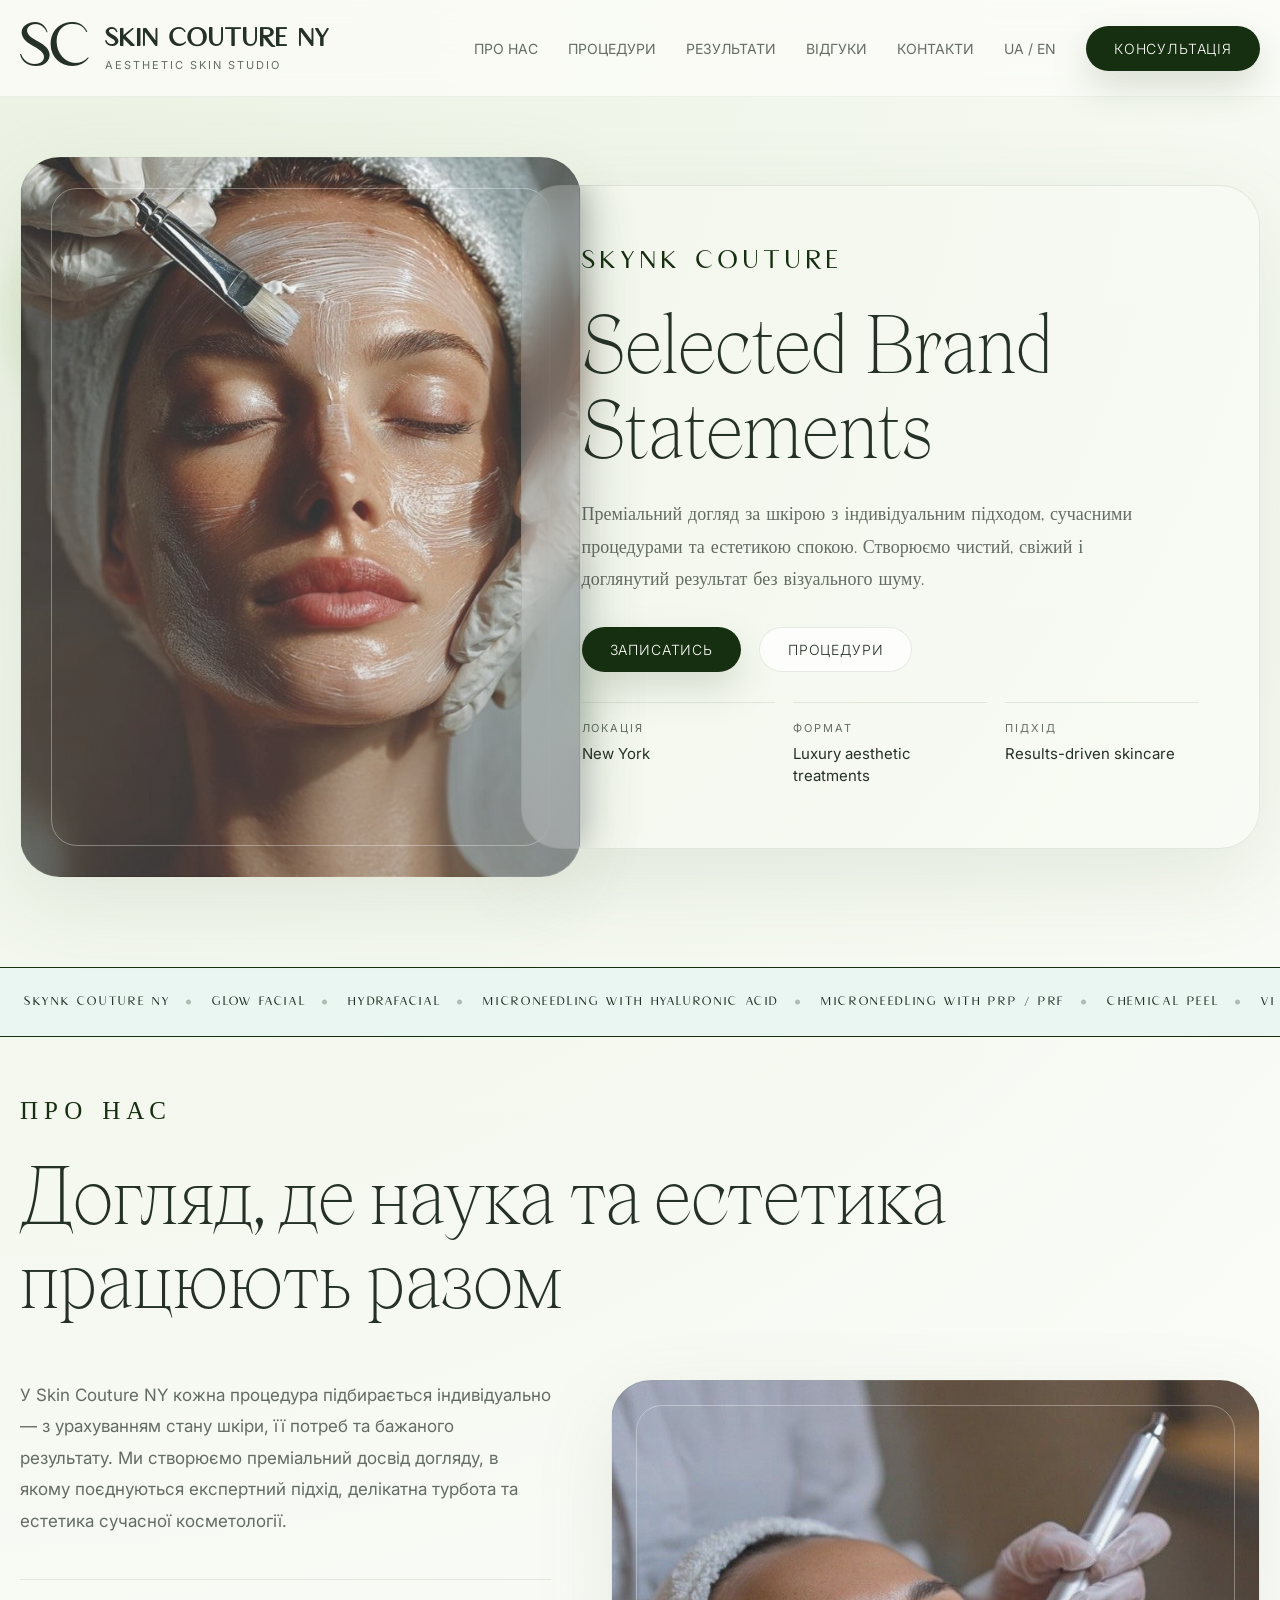
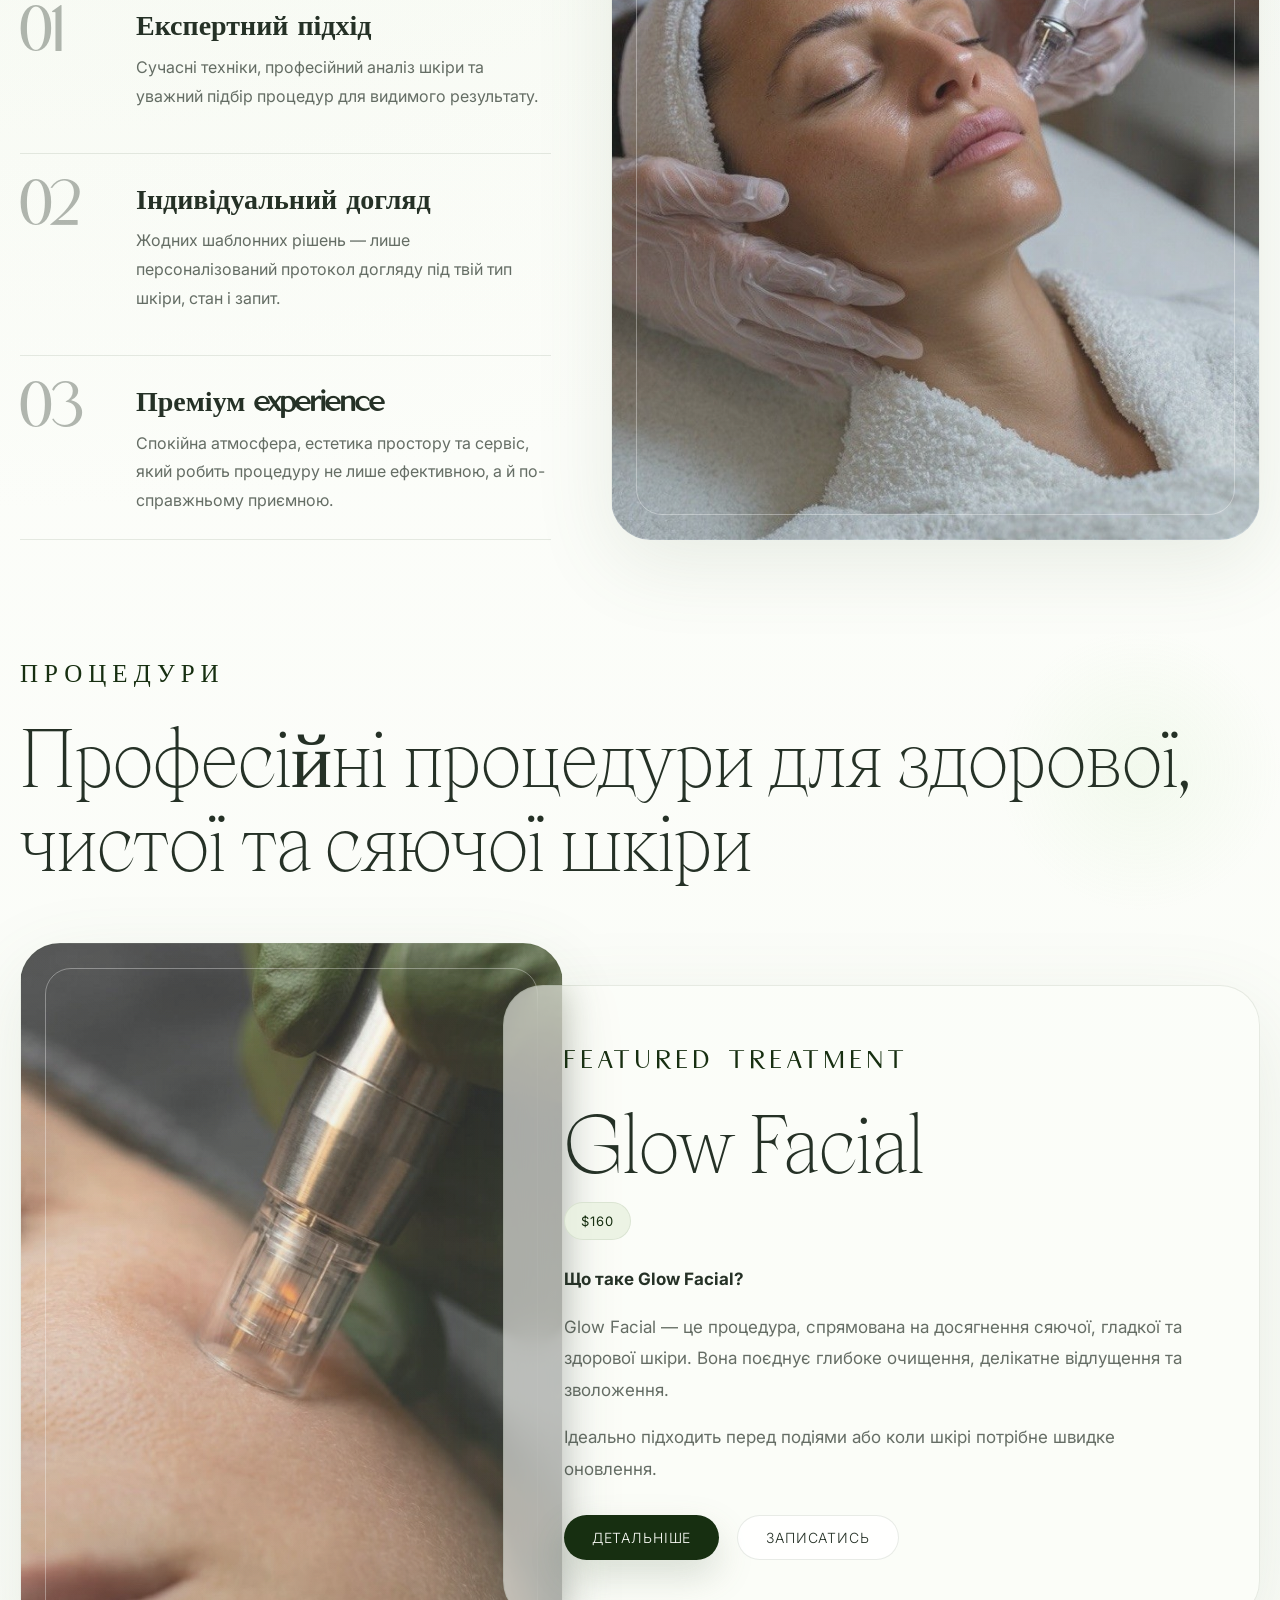
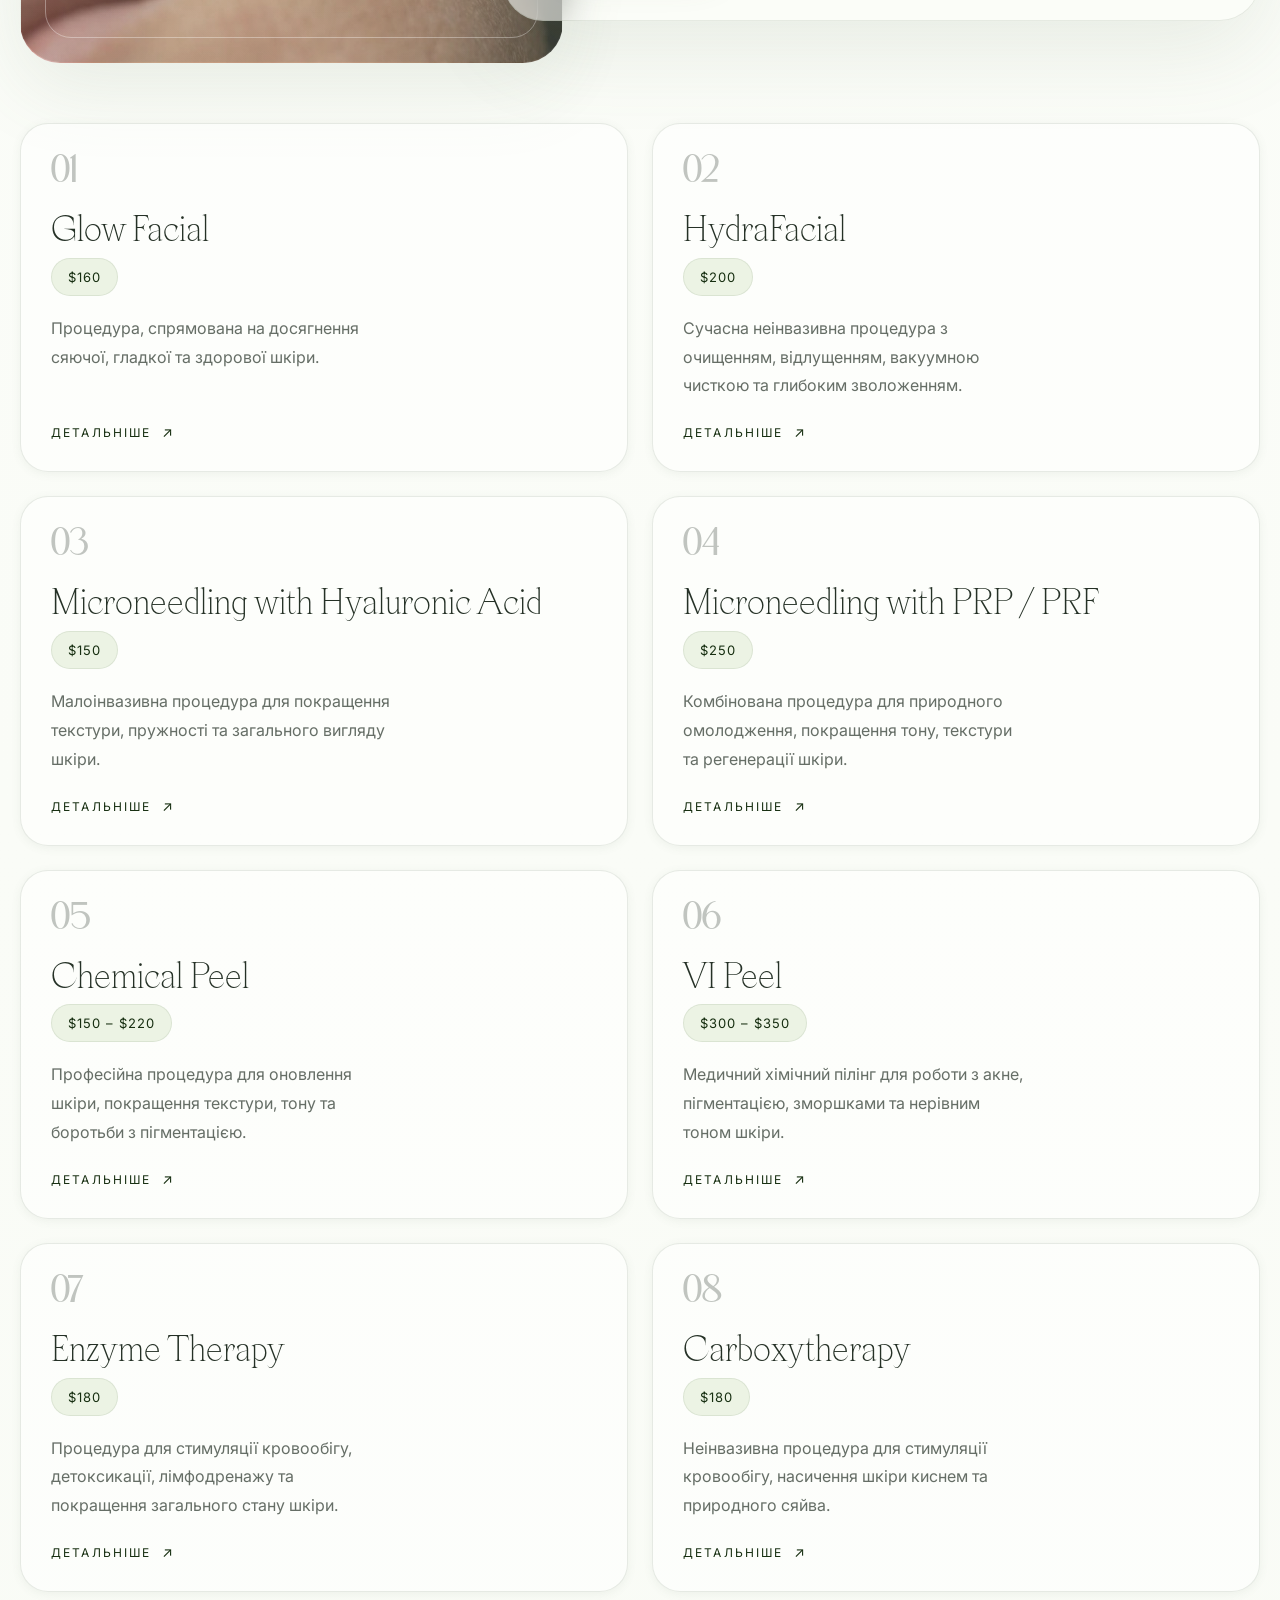
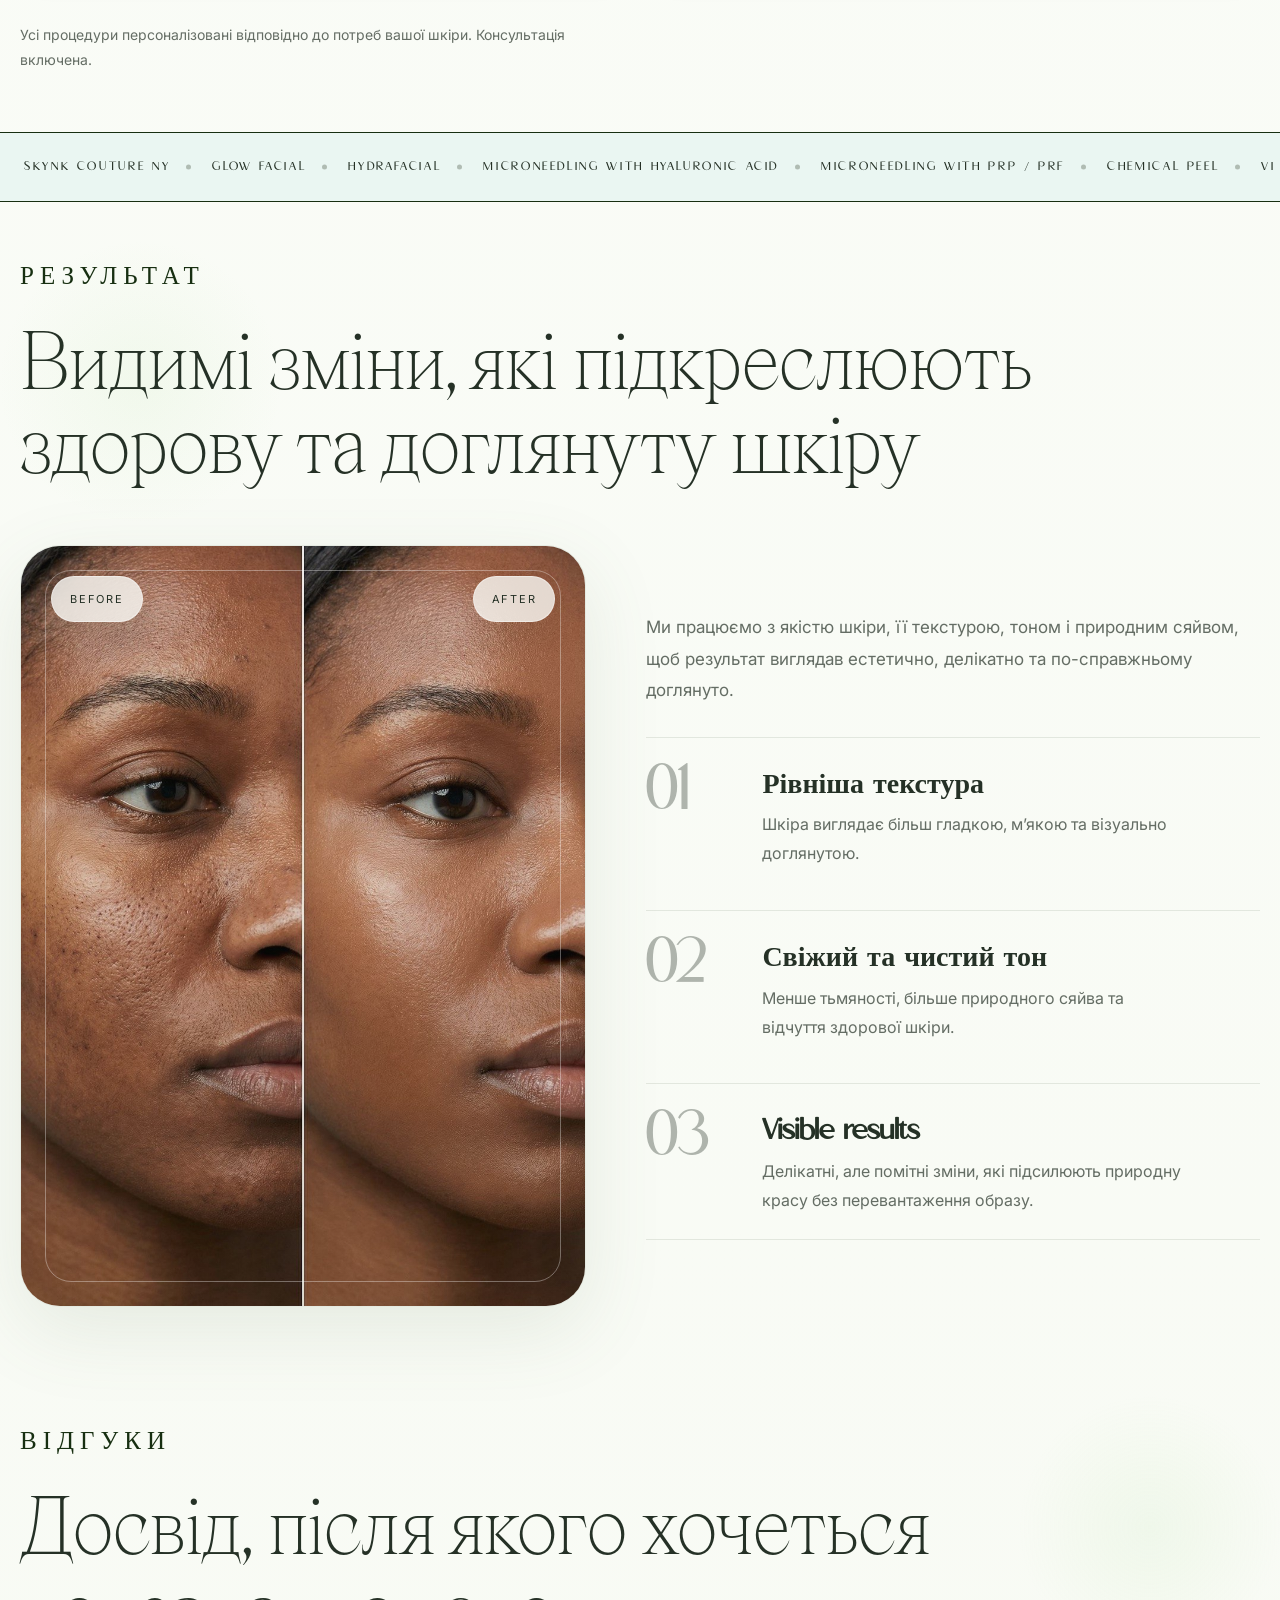
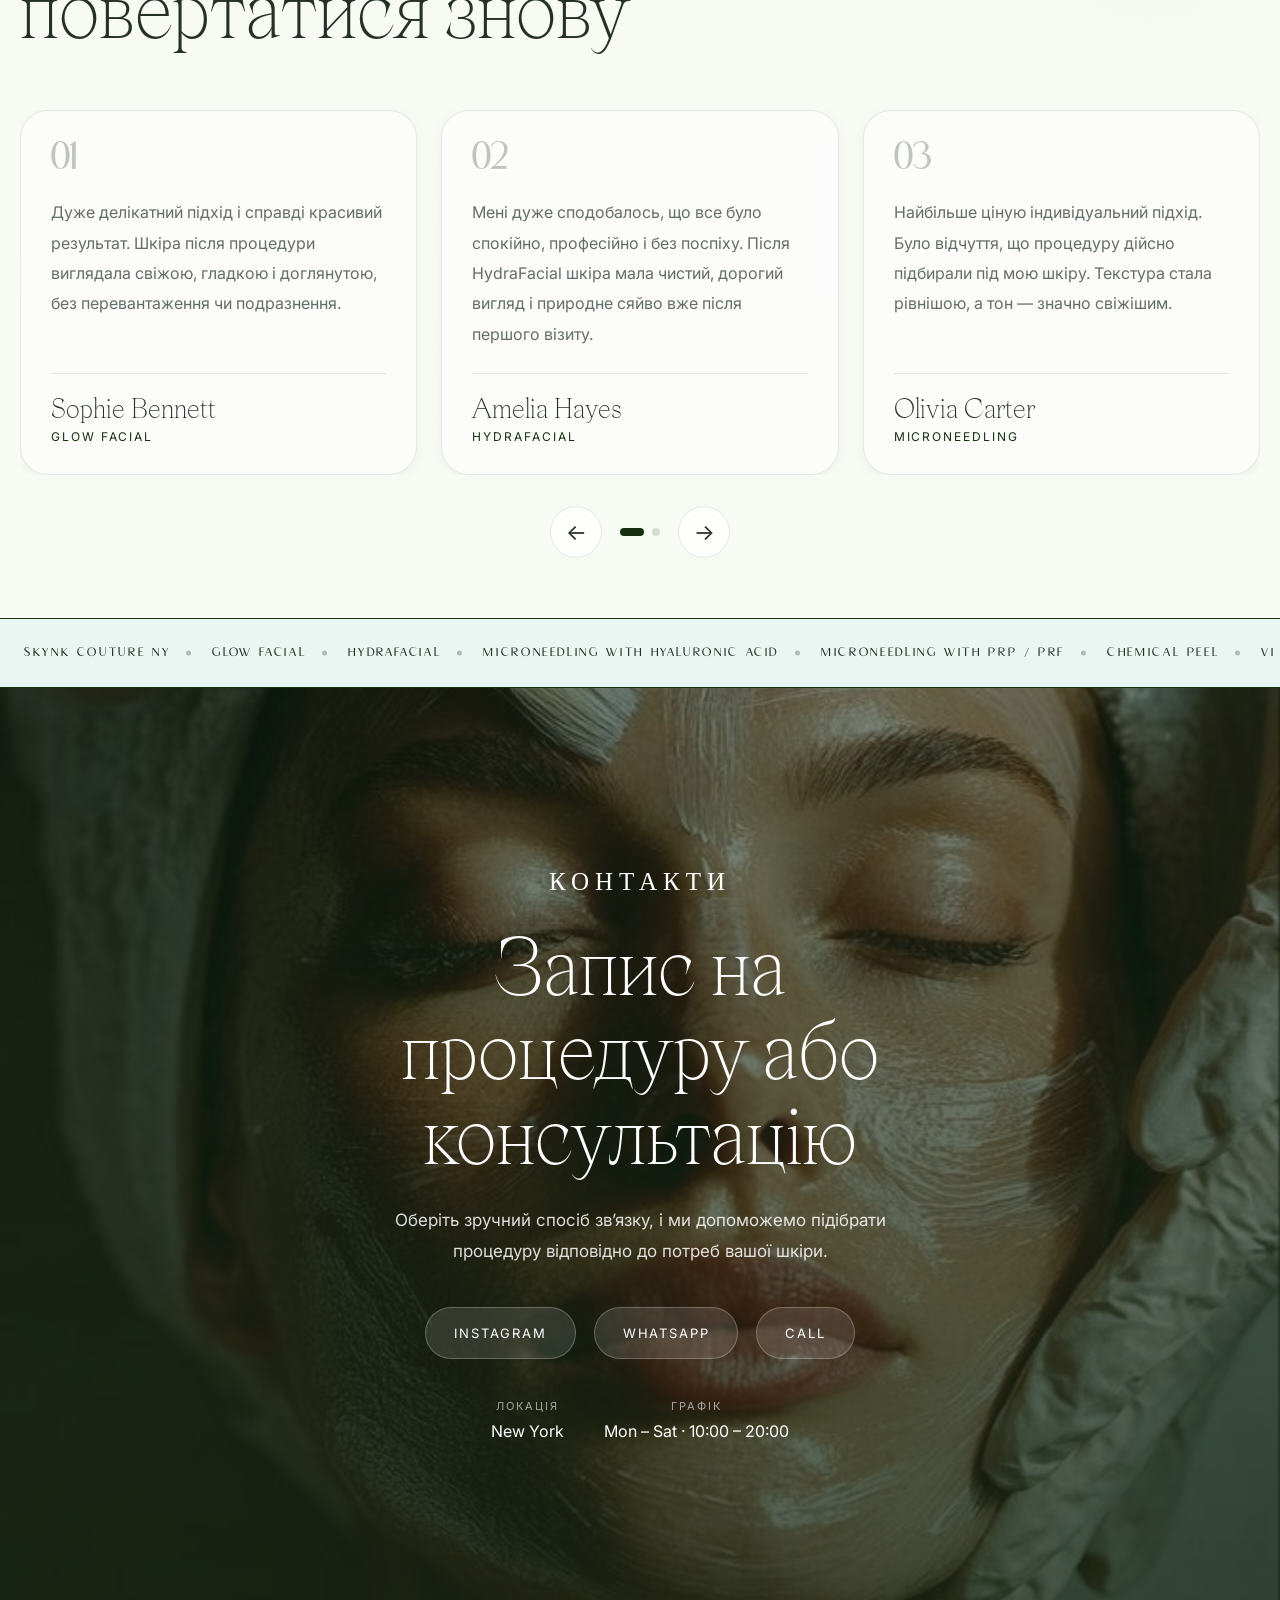
==== index.html @ ebe5fd57 "Add files via upload" ====
<!doctype html>
<html lang="uk">
  <head>
    <meta charset="UTF-8" />
    <meta name="viewport" content="width=device-width, initial-scale=1.0" />
    <title>Skin Couture NY — Luxury Aesthetic Treatments</title>
    <meta
      name="description"
      content="Преміальний догляд за шкірою в Skin Couture NY. Сучасна косметологія, естетика та видимі результати."
    />
    <link
      href="https://fonts.googleapis.com/css2?family=Inter:wght@300;400;500;600;700&family=Playfair+Display:wght@400;500;600&display=swap"
      rel="stylesheet"
    />
    <link rel="stylesheet" href="style.css" />
  </head>
  <body>
    <header class="site-header">
      <div class="container header-inner">
        <a href="#hero" class="logo" aria-label="Skin Couture NY">
          <span class="logo-mark"> SC </span>
          <span class="logo-text-wrap">
            <span class="logo-title">Skin Couture NY</span>
            <span class="logo-subtitle">Aesthetic skin studio</span>
          </span>
        </a>

        <button
          class="nav-toggle"
          type="button"
          aria-label="Відкрити меню"
          aria-expanded="false"
          aria-controls="site-nav"
        >
          <span></span>
          <span></span>
          <span></span>
        </button>

        <nav class="site-nav" id="site-nav" aria-label="Основна навігація">
          <ul class="nav-list">
            <li><a href="#about">Про нас</a></li>
            <li><a href="#procedures">Процедури</a></li>
            <li><a href="#results">Результати</a></li>
            <li><a href="#reviews">Відгуки</a></li>
            <li><a href="#contacts">Контакти</a></li>
          </ul>

          <div class="nav-actions">
            <a href="#" class="lang-switch" aria-label="Змінити мову"
              >UA / EN</a
            >
            <a href="#contacts" class="btn btn-primary">Консультація</a>
          </div>
        </nav>
      </div>
    </header>

    <main>
      <section class="hero section" id="hero">
        <div class="container hero-shell">
          <div class="hero-stage">
            <div class="hero-media" aria-hidden="true">
              <div class="hero-media-glow hero-media-glow-one"></div>
              <div class="hero-media-glow hero-media-glow-two"></div>
              <div class="hero-photo-frame">
                <div class="hero-photo-overlay"></div>
              </div>
            </div>

            <div class="hero-panel">
              <p class="eyebrow">Skynk Couture</p>
              <h1 class="section-title hero-title">
                Selected Brand Statements
              </h1>
              <p class="hero-text">
                Преміальний догляд за шкірою з індивідуальним підходом,
                сучасними процедурами та естетикою спокою. Створюємо чистий,
                свіжий і доглянутий результат без візуального шуму.
              </p>

              <div class="hero-actions">
                <a href="#contacts" class="btn btn-primary">Записатись</a>
                <a href="#procedures" class="btn btn-secondary">Процедури</a>
              </div>

              <div class="hero-meta">
                <div class="hero-meta-item">
                  <span class="hero-meta-label">Локація</span>
                  <span class="hero-meta-value">New York</span>
                </div>
                <div class="hero-meta-item">
                  <span class="hero-meta-label">Формат</span>
                  <span class="hero-meta-value"
                    >Luxury aesthetic treatments</span
                  >
                </div>
                <div class="hero-meta-item">
                  <span class="hero-meta-label">Підхід</span>
                  <span class="hero-meta-value">Results-driven skincare</span>
                </div>
              </div>
            </div>
          </div>
        </div>
      </section>

      <section class="ticker">
        <div class="ticker__track">
          <span>Skynk Couture NY</span>
          <span>Glow Facial</span>
          <span>HydraFacial</span>
          <span>Microneedling with Hyaluronic Acid</span>
          <span>Microneedling with PRP / PRF</span>
          <span>Chemical Peel</span>
          <span>VI Peel</span>
          <span>Enzyme Therapy</span>
          <span>Carboxytherapy</span>
        </div>
      </section>

      <section class="about section" id="about">
        <div class="container">
          <div class="title">
            <p class="eyebrow">Про нас</p>
            <h2 class="section-title about-title">
              Догляд, де наука та естетика працюють разом
            </h2>
          </div>

          <div class="about-grid">
            <div class="about-content">
              <p class="about-description">
                У Skin Couture NY кожна процедура підбирається індивідуально — з
                урахуванням стану шкіри, її потреб та бажаного результату. Ми
                створюємо преміальний досвід догляду, в якому поєднуються
                експертний підхід, делікатна турбота та естетика сучасної
                косметології.
              </p>

              <div class="about-points">
                <article class="about-point">
                  <span class="about-point__number">01</span>
                  <div class="about-point__body">
                    <h3 class="about-point__title">Експертний підхід</h3>
                    <p class="about-point__text">
                      Сучасні техніки, професійний аналіз шкіри та уважний
                      підбір процедур для видимого результату.
                    </p>
                  </div>
                </article>

                <article class="about-point">
                  <span class="about-point__number">02</span>
                  <div class="about-point__body">
                    <h3 class="about-point__title">Індивідуальний догляд</h3>
                    <p class="about-point__text">
                      Жодних шаблонних рішень — лише персоналізований протокол
                      догляду під твій тип шкіри, стан і запит.
                    </p>
                  </div>
                </article>

                <article class="about-point">
                  <span class="about-point__number">03</span>
                  <div class="about-point__body">
                    <h3 class="about-point__title">Преміум experience</h3>
                    <p class="about-point__text">
                      Спокійна атмосфера, естетика простору та сервіс, який
                      робить процедуру не лише ефективною, а й по-справжньому
                      приємною.
                    </p>
                  </div>
                </article>
              </div>
            </div>

            <div class="about-media">
              <div class="about-media__frame">
                <div class="about-media__overlay"></div>
              </div>
            </div>
          </div>
        </div>
      </section>

      <section class="procedures section" id="procedures">
        <div class="container">
          <div class="title procedures-title-wrap">
            <p class="eyebrow">Процедури</p>
            <h2 class="section-title procedures-title">
              Професійні процедури для здорової, чистої та сяючої шкіри
            </h2>
          </div>

          <div class="procedure-feature">
            <div class="procedure-feature__media">
              <div class="procedure-feature__frame">
                <div class="procedure-feature__overlay"></div>
              </div>
            </div>

            <div class="procedure-feature__panel">
              <p class="eyebrow">Featured treatment</p>
              <div class="procedure-feature__head">
                <h3 class="section-title procedure-feature__title">
                  Glow Facial
                </h3>
                <span class="procedure-feature__price">$160</span>
              </div>

              <div class="procedure-feature__content">
                <p><strong>Що таке Glow Facial?</strong></p>
                <p>
                  Glow Facial — це процедура, спрямована на досягнення сяючої,
                  гладкої та здорової шкіри. Вона поєднує глибоке очищення,
                  делікатне відлущення та зволоження.
                </p>
                <p>
                  Ідеально підходить перед подіями або коли шкірі потрібне
                  швидке оновлення.
                </p>
              </div>

              <div class="procedure-feature__actions">
                <button
                  class="btn btn-primary"
                  type="button"
                  data-modal="modal-glow"
                >
                  Детальніше
                </button>
                <a href="#contacts" class="btn btn-secondary">Записатись</a>
              </div>
            </div>
          </div>

          <div class="procedures-slider">
            <div class="procedures-grid">
              <article class="procedure-card">
                <span class="procedure-card__number">01</span>
                <div class="procedure-card__top">
                  <h3 class="procedure-card__title">Glow Facial</h3>
                  <span class="procedure-card__price">$160</span>
                </div>
                <p class="procedure-card__text">
                  Процедура, спрямована на досягнення сяючої, гладкої та
                  здорової шкіри.
                </p>
                <button
                  class="procedure-card__link"
                  type="button"
                  data-modal="modal-glow"
                >
                  Детальніше
                </button>
              </article>

              <article class="procedure-card">
                <span class="procedure-card__number">02</span>
                <div class="procedure-card__top">
                  <h3 class="procedure-card__title">HydraFacial</h3>
                  <span class="procedure-card__price">$200</span>
                </div>
                <p class="procedure-card__text">
                  Сучасна неінвазивна процедура з очищенням, відлущенням,
                  вакуумною чисткою та глибоким зволоженням.
                </p>
                <button
                  class="procedure-card__link"
                  type="button"
                  data-modal="modal-hydra"
                >
                  Детальніше
                </button>
              </article>

              <article class="procedure-card">
                <span class="procedure-card__number">03</span>
                <div class="procedure-card__top">
                  <h3 class="procedure-card__title">
                    Microneedling with Hyaluronic Acid
                  </h3>
                  <span class="procedure-card__price">$150</span>
                </div>
                <p class="procedure-card__text">
                  Малоінвазивна процедура для покращення текстури, пружності та
                  загального вигляду шкіри.
                </p>
                <button
                  class="procedure-card__link"
                  type="button"
                  data-modal="modal-micro"
                >
                  Детальніше
                </button>
              </article>

              <article class="procedure-card">
                <span class="procedure-card__number">04</span>
                <div class="procedure-card__top">
                  <h3 class="procedure-card__title">
                    Microneedling with PRP / PRF
                  </h3>
                  <span class="procedure-card__price">$250</span>
                </div>
                <p class="procedure-card__text">
                  Комбінована процедура для природного омолодження, покращення
                  тону, текстури та регенерації шкіри.
                </p>
                <button
                  class="procedure-card__link"
                  type="button"
                  data-modal="modal-prp"
                >
                  Детальніше
                </button>
              </article>

              <article class="procedure-card">
                <span class="procedure-card__number">05</span>
                <div class="procedure-card__top">
                  <h3 class="procedure-card__title">Chemical Peel</h3>
                  <span class="procedure-card__price">$150 – $220</span>
                </div>
                <p class="procedure-card__text">
                  Професійна процедура для оновлення шкіри, покращення текстури,
                  тону та боротьби з пігментацією.
                </p>
                <button
                  class="procedure-card__link"
                  type="button"
                  data-modal="modal-peel"
                >
                  Детальніше
                </button>
              </article>

              <article class="procedure-card">
                <span class="procedure-card__number">06</span>
                <div class="procedure-card__top">
                  <h3 class="procedure-card__title">VI Peel</h3>
                  <span class="procedure-card__price">$300 – $350</span>
                </div>
                <p class="procedure-card__text">
                  Медичний хімічний пілінг для роботи з акне, пігментацією,
                  зморшками та нерівним тоном шкіри.
                </p>
                <button
                  class="procedure-card__link"
                  type="button"
                  data-modal="modal-vipeel"
                >
                  Детальніше
                </button>
              </article>

              <article class="procedure-card">
                <span class="procedure-card__number">07</span>
                <div class="procedure-card__top">
                  <h3 class="procedure-card__title">Enzyme Therapy</h3>
                  <span class="procedure-card__price">$180</span>
                </div>
                <p class="procedure-card__text">
                  Процедура для стимуляції кровообігу, детоксикації,
                  лімфодренажу та покращення загального стану шкіри.
                </p>
                <button
                  class="procedure-card__link"
                  type="button"
                  data-modal="modal-enzyme"
                >
                  Детальніше
                </button>
              </article>

              <article class="procedure-card">
                <span class="procedure-card__number">08</span>
                <div class="procedure-card__top">
                  <h3 class="procedure-card__title">Carboxytherapy</h3>
                  <span class="procedure-card__price">$180</span>
                </div>
                <p class="procedure-card__text">
                  Неінвазивна процедура для стимуляції кровообігу, насичення
                  шкіри киснем та природного сяйва.
                </p>
                <button
                  class="procedure-card__link"
                  type="button"
                  data-modal="modal-carboxy"
                >
                  Детальніше
                </button>
              </article>
            </div>
          </div>

          <div class="procedures-dots" aria-hidden="true"></div>

          <p class="procedures-note">
            Усі процедури персоналізовані відповідно до потреб вашої шкіри.
            Консультація включена.
          </p>
        </div>
      </section>

      <section class="ticker">
        <div class="ticker__track">
          <span>Skynk Couture NY</span>
          <span>Glow Facial</span>
          <span>HydraFacial</span>
          <span>Microneedling with Hyaluronic Acid</span>
          <span>Microneedling with PRP / PRF</span>
          <span>Chemical Peel</span>
          <span>VI Peel</span>
          <span>Enzyme Therapy</span>
          <span>Carboxytherapy</span>
        </div>
      </section>
      <section class="results section" id="results">
        <div class="container">
          <div class="title results-title-wrap">
            <p class="eyebrow">Результат</p>
            <h2 class="section-title results-title">
              Видимі зміни, які підкреслюють здорову та доглянуту шкіру
            </h2>
          </div>

          <div class="results-grid">
            <div class="results-media">
              <div class="results-media__frame">
                <img
                  src="img/results.jpg"
                  alt="Результат догляду до та після процедури"
                  class="results-media__image"
                />
                <div class="results-media__overlay"></div>
                <div class="results-badge results-badge--left">Before</div>
                <div class="results-badge results-badge--right">After</div>
              </div>
            </div>

            <div class="results-content">
              <p class="results-description">
                Ми працюємо з якістю шкіри, її текстурою, тоном і природним
                сяйвом, щоб результат виглядав естетично, делікатно та
                по-справжньому доглянуто.
              </p>

              <div class="results-points">
                <article class="results-point">
                  <span class="results-point__number">01</span>
                  <div class="results-point__body">
                    <h3 class="results-point__title">Рівніша текстура</h3>
                    <p class="results-point__text">
                      Шкіра виглядає більш гладкою, м’якою та візуально
                      доглянутою.
                    </p>
                  </div>
                </article>

                <article class="results-point">
                  <span class="results-point__number">02</span>
                  <div class="results-point__body">
                    <h3 class="results-point__title">Свіжий та чистий тон</h3>
                    <p class="results-point__text">
                      Менше тьмяності, більше природного сяйва та відчуття
                      здорової шкіри.
                    </p>
                  </div>
                </article>

                <article class="results-point">
                  <span class="results-point__number">03</span>
                  <div class="results-point__body">
                    <h3 class="results-point__title">Visible results</h3>
                    <p class="results-point__text">
                      Делікатні, але помітні зміни, які підсилюють природну
                      красу без перевантаження образу.
                    </p>
                  </div>
                </article>
              </div>
            </div>
          </div>
        </div>
      </section>
      <section class="reviews section" id="reviews">
        <div class="container">
          <div class="title reviews-title-wrap">
            <p class="eyebrow">Відгуки</p>
            <h2 class="section-title reviews-title">
              Досвід, після якого хочеться повертатися знову
            </h2>
          </div>

          <div class="reviews-slider">
            <div class="reviews-track">
              <article class="review-card">
                <span class="review-card__number">01</span>
                <p class="review-card__text">
                  Дуже делікатний підхід і справді красивий результат. Шкіра
                  після процедури виглядала свіжою, гладкою і доглянутою, без
                  перевантаження чи подразнення.
                </p>
                <div class="review-card__footer">
                  <span class="review-card__name">Sophie Bennett</span>
                  <span class="review-card__meta">Glow Facial</span>
                </div>
              </article>

              <article class="review-card">
                <span class="review-card__number">02</span>
                <p class="review-card__text">
                  Мені дуже сподобалось, що все було спокійно, професійно і без
                  поспіху. Після HydraFacial шкіра мала чистий, дорогий вигляд і
                  природне сяйво вже після першого візиту.
                </p>
                <div class="review-card__footer">
                  <span class="review-card__name">Amelia Hayes</span>
                  <span class="review-card__meta">HydraFacial</span>
                </div>
              </article>

              <article class="review-card">
                <span class="review-card__number">03</span>
                <p class="review-card__text">
                  Найбільше ціную індивідуальний підхід. Було відчуття, що
                  процедуру дійсно підбирали під мою шкіру. Текстура стала
                  рівнішою, а тон — значно свіжішим.
                </p>
                <div class="review-card__footer">
                  <span class="review-card__name">Olivia Carter</span>
                  <span class="review-card__meta">Microneedling</span>
                </div>
              </article>

              <article class="review-card">
                <span class="review-card__number">04</span>
                <p class="review-card__text">
                  Дуже красивий простір, сервіс і результат. Після курсу
                  процедур шкіра стала помітно більш гладкою, пружною і
                  візуально здоровішою. Все виглядає дуже природно.
                </p>
                <div class="review-card__footer">
                  <span class="review-card__name">Chloe Morgan</span>
                  <span class="review-card__meta">PRP / PRF</span>
                </div>
              </article>

              <article class="review-card">
                <span class="review-card__number">05</span>
                <p class="review-card__text">
                  Після Enzyme Therapy шкіра виглядала дуже свіжою і відпочилою.
                  Сподобалось, що результат м’який, естетичний і без відчуття
                  агресивного втручання.
                </p>
                <div class="review-card__footer">
                  <span class="review-card__name">Emma Sinclair</span>
                  <span class="review-card__meta">Enzyme Therapy</span>
                </div>
              </article>
            </div>
          </div>

          <div class="reviews-controls">
            <button
              class="reviews-arrow reviews-arrow--prev"
              type="button"
              aria-label="Попередній відгук"
            >
              ←
            </button>
            <div class="reviews-dots" aria-hidden="true"></div>
            <button
              class="reviews-arrow reviews-arrow--next"
              type="button"
              aria-label="Наступний відгук"
            >
              →
            </button>
          </div>
        </div>
      </section>
      <section class="ticker">
        <div class="ticker__track">
          <span>Skynk Couture NY</span>
          <span>Glow Facial</span>
          <span>HydraFacial</span>
          <span>Microneedling with Hyaluronic Acid</span>
          <span>Microneedling with PRP / PRF</span>
          <span>Chemical Peel</span>
          <span>VI Peel</span>
          <span>Enzyme Therapy</span>
          <span>Carboxytherapy</span>
        </div>
      </section>
      <section class="contacts section" id="contacts">
        <div class="contacts-bg"></div>

        <div class="container">
          <div class="contacts-shell">
            <div class="title contacts-title-wrap">
              <p class="eyebrow">Контакти</p>
              <h2 class="section-title contacts-title">
                Запис на процедуру або консультацію
              </h2>
            </div>

            <p class="contacts-description">
              Оберіть зручний спосіб зв’язку, і ми допоможемо підібрати
              процедуру відповідно до потреб вашої шкіри.
            </p>

            <div class="contacts-actions">
              <a href="#" class="contact-btn">
                <span>Instagram</span>
              </a>

              <a href="#" class="contact-btn">
                <span>WhatsApp</span>
              </a>

              <a href="#" class="contact-btn">
                <span>Call</span>
              </a>
            </div>

            <div class="contacts-info">
              <div class="contacts-item">
                <span class="contacts-label">Локація</span>
                <span class="contacts-value">New York</span>
              </div>

              <div class="contacts-item">
                <span class="contacts-label">Графік</span>
                <span class="contacts-value">Mon – Sat · 10:00 – 20:00</span>
              </div>
            </div>
          </div>
        </div>
      </section>
    </main>

    <div class="modal-backdrop" id="modal-backdrop"></div>

    <div class="procedure-modal" id="modal-glow" aria-hidden="true">
      <div class="procedure-modal__dialog">
        <button
          class="procedure-modal__close"
          type="button"
          aria-label="Закрити"
        >
          ×
        </button>
        <p class="eyebrow">Glow Facial</p>
        <h3 class="section-title procedure-modal__title">Glow Facial</h3>
        <div class="procedure-modal__content">
          <p><strong>Що таке фейшл?</strong></p>
          <p>
            Фейшл — це професійна косметологічна процедура для догляду за шкірою
            обличчя, яка включає очищення, відлущення, зволоження та живлення
            шкіри. Вона допомагає відновити баланс і покращити стан шкіри.
          </p>

          <p><strong>Що таке Glow Facial?</strong></p>
          <p>
            Glow Facial — це процедура, спрямована на досягнення сяючої, гладкої
            та здорової шкіри. Вона поєднує глибоке очищення, делікатне
            відлущення та зволоження.
          </p>
          <p>
            Ідеально підходить перед подіями або коли шкірі потрібне швидке
            оновлення.
          </p>

          <p><strong>Що входить у процедуру?</strong></p>
          <ul>
            <li>Діагностика шкіри</li>
            <li>Глибоке очищення</li>
            <li>Відлущення</li>
            <li>Чистка пор</li>
            <li>Маска</li>
            <li>Сироватка та крем</li>
            <li>SPF захист</li>
          </ul>

          <p><strong>Переваги Glow Facial</strong></p>
          <ul>
            <li>Миттєве сяйво шкіри</li>
            <li>Очищення пор</li>
            <li>Покращення текстури</li>
            <li>Зволоження</li>
            <li>Здоровий вигляд</li>
            <li>Релакс ефект</li>
          </ul>

          <p><strong>Кому підходить?</strong></p>
          <p>
            Для всіх типів шкіри, особливо тьмяної, зневодненої та перед
            подіями.
          </p>

          <p><strong>Результат</strong></p>
          <p>
            Після першої процедури шкіра виглядає свіжою та сяючою. При
            регулярному догляді результат стає довготривалим.
          </p>
        </div>
      </div>
    </div>

    <div class="procedure-modal" id="modal-hydra" aria-hidden="true">
      <div class="procedure-modal__dialog">
        <button
          class="procedure-modal__close"
          type="button"
          aria-label="Закрити"
        >
          ×
        </button>
        <p class="eyebrow">HydraFacial</p>
        <h3 class="section-title procedure-modal__title">HydraFacial</h3>
        <div class="procedure-modal__content">
          <p><strong>Що таке фейшл?</strong></p>
          <p>
            Фейшл — це професійна процедура догляду за шкірою, яка очищає,
            відлущує, зволожує та покращує загальний стан шкіри.
          </p>

          <p><strong>Що таке HydraFacial?</strong></p>
          <p>
            HydraFacial — це сучасна неінвазивна процедура, яка поєднує
            очищення, відлущення, вакуумну чистку та глибоке зволоження за
            допомогою спеціальних сироваток.
          </p>
          <p>Процедура дає миттєвий результат без періоду відновлення.</p>

          <p><strong>Що входить у процедуру?</strong></p>
          <ul>
            <li>Діагностика шкіри</li>
            <li>Глибоке очищення та відлущення</li>
            <li>Легкий кислотний пілінг</li>
            <li>Безболісна вакуумна чистка</li>
            <li>Насичення шкіри сироватками</li>
            <li>Крем та SPF захист</li>
          </ul>

          <p><strong>Переваги HydraFacial</strong></p>
          <ul>
            <li>Миттєве сяйво та зволоження</li>
            <li>Глибоке очищення пор</li>
            <li>Покращення тону і текстури шкіри</li>
            <li>Зменшення дрібних зморшок</li>
            <li>Безболісна процедура без реабілітації</li>
            <li>Підходить навіть для чутливої шкіри</li>
          </ul>

          <p><strong>Кому підходить?</strong></p>
          <p>
            Підходить для всіх типів шкіри, особливо зневодненої, проблемної,
            тьмяної або перед важливими подіями.
          </p>

          <p><strong>Результат</strong></p>
          <p>
            Вже після першої процедури шкіра виглядає чистою, гладкою та сяючою.
            При регулярному догляді значно покращується стан шкіри.
          </p>
        </div>
      </div>
    </div>

    <div class="procedure-modal" id="modal-micro" aria-hidden="true">
      <div class="procedure-modal__dialog">
        <button
          class="procedure-modal__close"
          type="button"
          aria-label="Закрити"
        >
          ×
        </button>
        <p class="eyebrow">Microneedling</p>
        <h3 class="section-title procedure-modal__title">Microneedling</h3>
        <div class="procedure-modal__content">
          <p><strong>Що таке мікронідлінг?</strong></p>
          <p>
            Мікронідлінг — це малоінвазивна процедура, яка використовує тонкі
            голки для створення мікропошкоджень шкіри, стимулюючи вироблення
            колагену та еластину.
          </p>
          <p>
            Допомагає покращити текстуру, пружність і загальний вигляд шкіри.
          </p>

          <p><strong>Що входить у процедуру?</strong></p>
          <ul>
            <li>Консультація та аналіз шкіри</li>
            <li>Очищення та підготовка</li>
            <li>Процедура мікронідлінгу професійним апаратом</li>
            <li>Нанесення активних сироваток</li>
            <li>Заспокійливий та зволожуючий догляд</li>
            <li>SPF захист</li>
          </ul>

          <p><strong>Переваги мікронідлінгу</strong></p>
          <ul>
            <li>Стимуляція колагену та еластину</li>
            <li>Покращення текстури і тону шкіри</li>
            <li>Зменшення зморшок</li>
            <li>Зменшення постакне і пор</li>
            <li>Підвищення пружності шкіри</li>
            <li>Омолодження шкіри</li>
          </ul>

          <p><strong>Кому підходить?</strong></p>
          <p>
            Підходить при постакне, нерівній текстурі, зморшках, розширених
            порах та тьмяній шкірі.
          </p>

          <p><strong>Результат</strong></p>
          <p>
            Шкіра стає більш гладкою, пружною та сяючою. Найкращий ефект
            досягається курсом процедур.
          </p>
        </div>
      </div>
    </div>
    <div class="procedure-modal" id="modal-prp" aria-hidden="true">
      <div class="procedure-modal__dialog">
        <button
          class="procedure-modal__close"
          type="button"
          aria-label="Закрити"
        >
          ×
        </button>
        <p class="eyebrow">PRP / PRF</p>
        <h3 class="section-title procedure-modal__title">
          Microneedling with PRP / PRF
        </h3>
        <div class="procedure-modal__content">
          <p><strong>Що таке PRP?</strong></p>
          <p>
            PRP (плазма, збагачена тромбоцитами) — це процедура, яка
            використовує власну плазму крові з високою концентрацією факторів
            росту для регенерації шкіри.
          </p>
          <p>Стимулює вироблення колагену та покращує стан шкіри.</p>

          <p><strong>Що таке PRF?</strong></p>
          <p>
            PRF (плазма з фібрином) — це вдосконалена версія PRP з більш високою
            концентрацією активних компонентів та повільним вивільненням
            факторів росту.
          </p>
          <p>Забезпечує більш тривалий ефект та покращує якість шкіри.</p>

          <p><strong>Що таке мікронідлінг з PRP/PRF?</strong></p>
          <p>
            Це комбінована процедура, яка поєднує мікронідлінг із PRP або PRF
            для максимального омолодження шкіри.
          </p>

          <p><strong>Що входить у процедуру?</strong></p>
          <ul>
            <li>Консультація та аналіз шкіри</li>
            <li>Забір крові та підготовка PRP/PRF</li>
            <li>Очищення та підготовка шкіри</li>
            <li>Мікронідлінг</li>
            <li>Нанесення PRP/PRF</li>
            <li>Заспокійливий догляд</li>
            <li>SPF захист</li>
          </ul>

          <p><strong>Переваги</strong></p>
          <ul>
            <li>Стимуляція колагену</li>
            <li>Покращення текстури та тону шкіри</li>
            <li>Зменшення зморшок</li>
            <li>Зменшення постакне</li>
            <li>Підвищення пружності</li>
            <li>Природне омолодження</li>
          </ul>

          <p><strong>Кому підходить?</strong></p>
          <p>
            Підходить для вікової шкіри, постакне, нерівної текстури або для
            природного омолодження.
          </p>

          <p><strong>Результат</strong></p>
          <p>
            Шкіра стає більш гладкою, пружною та сяючою. Найкращий ефект
            досягається курсом процедур.
          </p>
        </div>
      </div>
    </div>

    <div class="procedure-modal" id="modal-peel" aria-hidden="true">
      <div class="procedure-modal__dialog">
        <button
          class="procedure-modal__close"
          type="button"
          aria-label="Закрити"
        >
          ×
        </button>
        <p class="eyebrow">Chemical Peel</p>
        <h3 class="section-title procedure-modal__title">Chemical Peel</h3>
        <div class="procedure-modal__content">
          <p><strong>Що таке хімічний пілінг?</strong></p>
          <p>
            Хімічний пілінг — це професійна процедура, яка використовує кислоти
            для відлущення шкіри, видалення мертвих клітин та стимуляції
            оновлення.
          </p>
          <p>Вона покращує текстуру, тон і загальний стан шкіри.</p>

          <p><strong>Переваги хімічного пілінгу</strong></p>
          <ul>
            <li>Покращення текстури шкіри</li>
            <li>Зменшення пігментації</li>
            <li>Боротьба з акне та постакне</li>
            <li>Стимуляція колагену</li>
            <li>Освітлення та оновлення шкіри</li>
          </ul>

          <p><strong>Що входить у процедуру?</strong></p>
          <ul>
            <li>Консультація</li>
            <li>Нанесення пілінгу</li>
            <li>Рекомендації після процедури</li>
            <li>Процес лущення протягом кількох днів</li>
          </ul>

          <p><strong>Кому підходить?</strong></p>
          <p>
            Підходить для проблемної, пігментованої, тьмяної шкіри та при
            вікових змінах.
          </p>

          <p><strong>Результат</strong></p>
          <p>
            Після процедури шкіра поступово оновлюється, стає більш гладкою,
            чистою та сяючою.
          </p>
        </div>
      </div>
    </div>

    <div class="procedure-modal" id="modal-vipeel" aria-hidden="true">
      <div class="procedure-modal__dialog">
        <button
          class="procedure-modal__close"
          type="button"
          aria-label="Закрити"
        >
          ×
        </button>
        <p class="eyebrow">VI Peel</p>
        <h3 class="section-title procedure-modal__title">VI Peel</h3>
        <div class="procedure-modal__content">
          <p><strong>Що таке VI Peel?</strong></p>
          <p>
            VI Peel — це медичний хімічний пілінг, який працює з акне,
            пігментацією, зморшками та нерівним тоном шкіри.
          </p>
          <p>Проникає глибше в шкіру, забезпечуючи виражений результат.</p>

          <p><strong>Що входить у процедуру?</strong></p>
          <ul>
            <li>Консультація</li>
            <li>Нанесення пілінгу</li>
            <li>Рекомендації після процедури</li>
            <li>Процес лущення протягом кількох днів</li>
          </ul>

          <p><strong>Кому підходить?</strong></p>
          <p>
            Підходить для проблемної, пігментованої, тьмяної шкіри та при
            вікових змінах.
          </p>

          <p><strong>Результат</strong></p>
          <p>
            Після процедури шкіра поступово оновлюється, стає більш гладкою,
            чистою та сяючою.
          </p>
        </div>
      </div>
    </div>

    <div class="procedure-modal" id="modal-enzyme" aria-hidden="true">
      <div class="procedure-modal__dialog">
        <button
          class="procedure-modal__close"
          type="button"
          aria-label="Закрити"
        >
          ×
        </button>
        <p class="eyebrow">Enzyme Therapy</p>
        <h3 class="section-title procedure-modal__title">Enzyme Therapy</h3>
        <div class="procedure-modal__content">
          <p><strong>Що таке ферментотерапія?</strong></p>
          <p>
            Ферментотерапія — це професійна процедура, яка використовує
            натуральні ферменти для стимуляції кровообігу, насичення шкіри
            киснем та детоксикації.
          </p>
          <p>Допомагає відновити функції шкіри та покращити її стан.</p>

          <p><strong>Що входить у процедуру?</strong></p>
          <ul>
            <li>Консультація та аналіз шкіри</li>
            <li>Очищення та підготовка</li>
            <li>Нанесення ферментної маски</li>
            <li>Стимуляція кровообігу та лімфодренаж</li>
            <li>Завершальний догляд</li>
            <li>SPF захист</li>
          </ul>

          <p><strong>Переваги ферментотерапії</strong></p>
          <ul>
            <li>Покращення кровообігу</li>
            <li>Насичення шкіри киснем</li>
            <li>Детоксикація та лімфодренаж</li>
            <li>Зменшення набряків</li>
            <li>Покращення тону та текстури</li>
            <li>Загальне оздоровлення шкіри</li>
          </ul>

          <p><strong>Кому підходить?</strong></p>
          <p>
            Підходить для всіх типів шкіри, особливо тьмяної, проблемної та
            втомленої.
          </p>

          <p><strong>Результат</strong></p>
          <p>
            Після процедури шкіра виглядає більш свіжою, підтягнутою та сяючою.
            Регулярні процедури покращують загальний стан шкіри.
          </p>
        </div>
      </div>
    </div>

    <div class="procedure-modal" id="modal-carboxy" aria-hidden="true">
      <div class="procedure-modal__dialog">
        <button
          class="procedure-modal__close"
          type="button"
          aria-label="Закрити"
        >
          ×
        </button>
        <p class="eyebrow">Carboxytherapy</p>
        <h3 class="section-title procedure-modal__title">Carboxytherapy</h3>
        <div class="procedure-modal__content">
          <p><strong>Що таке карбоксітерапія?</strong></p>
          <p>
            Карбоксітерапія — це неінвазивна процедура, яка використовує
            вуглекислий газ (CO₂) для стимуляції кровообігу, насичення шкіри
            киснем та регенерації.
          </p>
          <p>Вона допомагає омолодити шкіру, покращити тон і загальний стан.</p>

          <p><strong>Що входить у процедуру?</strong></p>
          <ul>
            <li>Консультація та аналіз шкіри</li>
            <li>Очищення та підготовка</li>
            <li>Нанесення карбоксі гелю та маски</li>
            <li>Процес стимуляції CO₂</li>
            <li>Завершальний догляд</li>
            <li>SPF захист</li>
          </ul>

          <p><strong>Переваги карбоксітерапії</strong></p>
          <ul>
            <li>Покращення кровообігу</li>
            <li>Освітлення та вирівнювання тону шкіри</li>
            <li>Зменшення темних кіл та тьмяності</li>
            <li>Стимуляція вироблення колагену</li>
            <li>Підвищення пружності шкіри</li>
            <li>Здорове природне сяйво</li>
          </ul>

          <p><strong>Кому підходить?</strong></p>
          <p>
            Підходить для всіх типів шкіри, особливо тьмяної, втомленої,
            нерівної або вікової.
          </p>

          <p><strong>Результат</strong></p>
          <p>
            Після процедури шкіра виглядає більш свіжою, гладкою та сяючою.
            Регулярні процедури покращують загальний стан шкіри.
          </p>
        </div>
      </div>
    </div>
    <script src="app.js"></script>
  </body>
</html>
---- style.css ----
@font-face {
  font-family: "Apollo";
  src: url("./fonts/APOLLO.otf") format("opentype");
  font-weight: 400;
  font-style: normal;
  font-display: swap;
}

@font-face {
  font-family: "ApocLCT";
  src: url("./fonts/ApocLCT.otf") format("opentype");
  font-weight: 400;
  font-style: normal;
  font-display: swap;
}

:root {
  --color-white: #fcfdf9;
  --color-white-soft: #f6faf3;
  --color-green-050: #f4f8ef;
  --color-green-100: #eaf2e2;
  --color-green-200: #dfead3;
  --color-green-300: #cfdfc0;
  --color-green-500: #b4e1a1;
  --color-green-700: #172f11;
  --color-text: #253126;
  --color-text-soft: rgba(37, 49, 38, 0.7);
  --color-border: rgba(91, 116, 84, 0.14);
  --color-shadow: 0 24px 80px rgba(91, 116, 84, 0.12);

  --radius-sm: 18px;
  --radius-md: 28px;
  --radius-lg: 40px;
  --container-width: 1240px;

  --space-30: 30px;
  --space-60: 60px;
  --space-90: 90px;
  --header-height: 96px;
}

* {
  box-sizing: border-box;
  margin: 0;
  padding: 0;
}

html {
  scroll-behavior: smooth;
}

body {
  min-width: 320px;
  font-family: "Inter", Arial, sans-serif;
  color: var(--color-text);
  background:
    radial-gradient(
      circle at top left,
      rgba(223, 234, 211, 0.6),
      transparent 26%
    ),
    linear-gradient(180deg, #fdfefb 0%, #f7faf3 100%);
}

body.menu-open {
  overflow: hidden;
}

a {
  color: inherit;
  text-decoration: none;
}

img {
  display: block;
  max-width: 100%;
}

button {
  font: inherit;
  border: none;
  background: none;
  cursor: pointer;
}

ul {
  list-style: none;
}

.container {
  width: min(100% - 40px, var(--container-width));
  margin: 0 auto;
}

.section {
  padding: var(--space-60) 0;
}

.section-title {
  font-family: "ApocLCT", "Times New Roman", serif;
  font-size: clamp(30px, 6vw, 80px);
  line-height: 1.1;
  font-weight: 300;
}

.site-header {
  position: sticky;
  top: 0;
  z-index: 40;
  backdrop-filter: blur(18px);
  background: rgba(252, 253, 249, 0.74);
  border-bottom: 1px solid rgba(91, 116, 84, 0.08);
}

.header-inner {
  min-height: var(--header-height);
  display: flex;
  align-items: center;
  justify-content: space-between;
  gap: var(--space-30);
}

.logo {
  display: inline-flex;
  align-items: center;
  gap: 16px;
  flex-shrink: 0;
}

.logo-mark {
  position: relative;
  display: grid;
  place-items: center;
  font-size: 60px;
  font-family: "Apollo", "Times New Roman", serif;
}

.logo-text-wrap {
  display: flex;
  flex-direction: column;
  gap: 4px;
}

.logo-title {
  font-family: "Apollo", "Times New Roman", serif;
  font-size: 25px;
  font-weight: 700;
  letter-spacing: 0.08em;
  text-transform: uppercase;
}

.logo-subtitle {
  font-size: 11px;
  letter-spacing: 0.18em;
  text-transform: uppercase;
  color: var(--color-text-soft);
}

.site-nav,
.nav-list,
.nav-actions {
  display: flex;
  align-items: center;
}

.site-nav {
  gap: var(--space-30);
}

.nav-list,
.nav-actions {
  gap: var(--space-30);
}

.nav-list a,
.lang-switch {
  position: relative;
  font-size: 14px;
  text-transform: uppercase;
  color: var(--color-text-soft);
  transition: color 0.25s ease;
}

.nav-list a::after,
.lang-switch::after {
  content: "";
  position: absolute;
  left: 0;
  bottom: -6px;
  width: 100%;
  height: 1px;
  background: var(--color-green-700);
  transform: scaleX(0);
  transform-origin: center;
  transition: transform 0.25s ease;
}

.nav-list a:hover,
.lang-switch:hover {
  color: var(--color-text);
}

.nav-list a:hover::after,
.lang-switch:hover::after {
  transform: scaleX(1);
}

.btn {
  position: relative;
  overflow: hidden;
  min-height: 45px;
  padding: 0 28px;
  display: inline-flex;
  align-items: center;
  justify-content: center;
  border-radius: 999px;
  font-size: 14px;
  font-weight: 300;
  letter-spacing: 0.06em;
  text-transform: uppercase;
  transition: all 0.3s ease;
}

.btn-primary {
  color: var(--color-white);
  background: var(--color-green-700);
  box-shadow: 0 16px 36px rgba(91, 116, 84, 0.22);
}

.btn-secondary {
  color: var(--color-text);
  border: 1px solid var(--color-border);
  background: rgba(255, 255, 255, 0.75);
}

.btn::after {
  content: "";
  position: absolute;
  top: 0;
  left: -120%;
  width: 60%;
  height: 100%;
  background: linear-gradient(
    120deg,
    transparent,
    rgba(255, 255, 255, 0.5),
    transparent
  );
  transform: skewX(-20deg);
}

.btn-primary:hover {
  background: linear-gradient(135deg, var(--color-green-700));
  box-shadow: 0 20px 45px rgba(91, 116, 84, 0.28);
}

.btn:hover::after {
  left: 120%;
  transition: left 0.6s ease;
}
.nav-toggle {
  display: none;
  align-items: center;
  justify-content: center;
  flex-direction: column;
  gap: 5px;
}

.nav-toggle span {
  width: 20px;
  height: 1.5px;
  background: var(--color-text);
  display: block;
}

.hero {
  min-height: max-content;
  display: flex;
  align-items: center;
  padding-top: var(--space-60);
  padding-bottom: var(--space-90);
}

.hero-stage {
  display: grid;
  grid-template-columns: minmax(340px, 0.95fr) minmax(0, 1.05fr);
  align-items: center;
  gap: var(--space-60);
}

.hero-media {
  position: relative;
  min-height: 720px;
}

.hero-media-glow {
  position: absolute;
  border-radius: 50%;
  filter: blur(10px);
  opacity: 0.9;
}

.hero-media-glow-one {
  width: 240px;
  height: 240px;
  top: 40px;
  left: -20px;
  background: rgba(223, 234, 211, 0.9);
}

.hero-media-glow-two {
  width: 200px;
  height: 200px;
  right: -10px;
  bottom: 70px;
  background: rgba(207, 223, 192, 0.7);
}

.hero-photo-frame {
  position: relative;
  height: 100%;
  min-height: 720px;
  border-radius: var(--radius-lg);
  overflow: hidden;
  border: 1px solid rgba(91, 116, 84, 0.12);
  box-shadow: var(--color-shadow);
  background:
    linear-gradient(
      180deg,
      rgba(255, 255, 255, 0.05),
      rgba(255, 255, 255, 0.18)
    ),
    linear-gradient(
      160deg,
      rgba(234, 242, 226, 0.1),
      rgba(255, 255, 255, 0.05)
    ),
    url("img/hero.jpg") center/cover no-repeat;
}

.hero-photo-frame::after {
  content: "";
  position: absolute;
  inset: 0;
  background: linear-gradient(
    180deg,
    rgba(250, 252, 247, 0.04) 0%,
    rgba(31, 42, 31, 0.18) 100%
  );
}

.hero-photo-overlay {
  position: absolute;
  inset: 30px;
  border-radius: calc(var(--radius-lg) - 14px);
  border: 1px solid rgba(255, 255, 255, 0.34);
  z-index: 1;
}

.hero-panel {
  position: relative;
  z-index: 2;
  margin-left: -120px;
  padding: 60px;
  border-radius: var(--radius-lg);
  background: rgba(252, 253, 249, 0.2);
  border: 1px solid rgba(91, 116, 84, 0.14);
  box-shadow: 0 28px 90px rgba(91, 116, 84, 0.12);
  backdrop-filter: blur(18px);
}

.eyebrow {
  margin-bottom: 24px;
  font-size: 25px;
  letter-spacing: 0.24em;
  text-transform: uppercase;
  color: var(--color-green-700);
  font-family: "Apollo", "Times New Roman", serif;
}

.hero-title {
  margin-bottom: 30px;
}

.hero-text {
  max-width: 560px;
  margin-bottom: 30px;
  font-size: 18px;
  line-height: 1.8;
  color: var(--color-text-soft);
  font-family: "Apollo", "Times New Roman", serif;
}

.hero-actions {
  display: flex;
  flex-wrap: wrap;
  gap: 18px;
  margin-bottom: 30px;
}

.hero-meta {
  display: grid;
  grid-template-columns: repeat(3, minmax(0, 1fr));
  gap: 18px;
}

.hero-meta-item {
  padding-top: 18px;
  border-top: 1px solid rgba(91, 116, 84, 0.14);
  display: flex;
  flex-direction: column;
  gap: 8px;
}

.hero-meta-label {
  font-size: 11px;
  letter-spacing: 0.18em;
  text-transform: uppercase;
  color: var(--color-text-soft);
}

.hero-meta-value {
  font-size: 15px;
  line-height: 1.5;
}

.hero-badge {
  position: absolute;
  z-index: 2;
  display: inline-flex;
  align-items: center;
  min-height: 52px;
  padding: 0 22px;
  border-radius: 999px;
  background: rgba(252, 253, 249, 0.78);
  border: 1px solid rgba(255, 255, 255, 0.42);
  backdrop-filter: blur(14px);
  box-shadow: 0 16px 34px rgba(31, 42, 31, 0.1);
  font-size: 12px;
  letter-spacing: 0.16em;
  text-transform: uppercase;
}

.hero-badge-top {
  top: 30px;
  left: 30px;
}

.hero-badge-bottom {
  right: 30px;
  bottom: 30px;
}

@media (max-width: 1180px) {
  .hero-stage {
    grid-template-columns: 1fr;
  }

  .hero-panel {
    margin-left: 0;
    margin-top: -120px;
    margin-right: 30px;
    margin-left: 30px;
  }
}

@media (max-width: 960px) {
  :root {
    --header-height: 88px;
  }

  .site-nav {
    gap: 20px;
  }

  .nav-list,
  .nav-actions {
    gap: 20px;
  }

  .hero-media,
  .hero-photo-frame {
    min-height: 620px;
  }

  .hero-panel {
    padding: 42px;
  }

  .hero-meta {
    grid-template-columns: 1fr;
  }
}

@media (max-width: 860px) {
  :root {
    --space-60: 48px;
    --space-90: 72px;
  }

  .nav-toggle {
    display: inline-flex;
  }

  .site-nav {
    position: fixed;
    top: var(--header-height);
    left: 20px;
    right: 20px;
    padding: 30px;
    border-radius: 24px;
    background: rgba(252, 253, 249, 0.97);
    border: 1px solid var(--color-border);
    box-shadow: 0 30px 70px rgba(91, 116, 84, 0.16);
    flex-direction: column;
    align-items: flex-start;
    gap: 30px;
    opacity: 0;
    visibility: hidden;
    pointer-events: none;
    transform: translateY(-12px);
    transition:
      opacity 0.25s ease,
      transform 0.25s ease,
      visibility 0.25s ease;
  }

  .site-nav.is-open {
    opacity: 1;
    visibility: visible;
    pointer-events: auto;
    transform: translateY(0);
  }

  .nav-list,
  .nav-actions {
    width: 100%;
    flex-direction: column;
    align-items: flex-start;
  }

  .hero {
    min-height: auto;
    padding-top: 30px;
  }

  .hero-media,
  .hero-photo-frame {
    min-height: 540px;
  }

  .hero-panel {
    margin: -90px 20px 0;
    padding: 36px 30px;
  }
}

.ticker {
  overflow: hidden;
  border-top: 1px solid var(--color-green-700);
  border-bottom: 1px solid var(--color-green-700);
  background: #eaf6f2;
}

.ticker__track {
  display: flex;
  gap: 42px;
  white-space: nowrap;
  min-height: 68px;
  align-items: center;
  width: max-content;
  animation: tickerMove 28s linear infinite;
  padding-inline: 24px;
}

.ticker__track span {
  position: relative;
  flex-shrink: 0;
  font-size: 12px;
  letter-spacing: 0.22em;
  text-transform: uppercase;
  color: var(--muted);
  font-family: "Apollo", "Times New Roman", serif;
}

.ticker__track span::after {
  content: "";
  position: absolute;
  right: -21px;
  top: 50%;
  width: 5px;
  height: 5px;
  border-radius: 50%;
  transform: translateY(-50%);
  background: rgba(68, 81, 63, 0.35);
}

@keyframes tickerMove {
  from {
    transform: translateX(0);
  }
  to {
    transform: translateX(-50%);
  }
}

@media (max-width: 600px) {
  :root {
    --space-30: 20px;
    --space-60: 30px;
    --space-90: 48px;
    --header-height: 80px;
  }

  .eyebrow {
    font-size: 16px;
  }

  .container {
    width: min(100% - 24px, var(--container-width));
  }

  .header-inner {
    gap: 16px;
  }

  .logo-title {
    font-size: 15px;
  }

  .logo {
    gap: 5px;
  }

  .logo-subtitle {
    font-size: 10px;
    letter-spacing: 0.12em;
  }

  .hero-media,
  .hero-photo-frame {
    min-height: 430px;
  }

  .hero-photo-overlay {
    inset: 18px;
  }

  .hero-badge {
    min-height: 42px;
    padding: 0 16px;
    font-size: 10px;
    letter-spacing: 0.12em;
  }

  .hero-badge-top {
    top: 18px;
    left: 18px;
  }

  .hero-badge-bottom {
    right: 18px;
    bottom: 18px;
  }

  .hero-panel {
    margin: -70px 12px 0;
    padding: 28px 20px;
    border-radius: 28px;
  }

  .hero-title,
  .hero-text {
    max-width: none;
  }

  .hero-text {
    font-size: 16px;
    line-height: 1.7;
  }

  .hero-actions {
    flex-direction: column;
  }

  .hero-actions .btn {
    width: 100%;
  }

  .site-nav {
    left: 12px;
    right: 12px;
    padding: 24px;
  }

  .ticker__track {
    min-height: 58px;
    gap: 28px;
  }

  .ticker__track span {
    font-size: 10px;
    letter-spacing: 0.16em;
  }
}
.about {
  position: relative;
}

.about-grid {
  display: grid;
  grid-template-columns: minmax(320px, 0.9fr) minmax(0, 1.1fr);
  gap: 60px;
  align-items: center;
}

.title {
  margin-bottom: 60px;
}

.about-media {
  position: relative;
}

.about-media__frame {
  position: relative;
  min-height: 760px;
  border-radius: var(--radius-lg);
  overflow: hidden;
  border: 1px solid rgba(91, 116, 84, 0.12);
  box-shadow: var(--color-shadow);
  background:
    linear-gradient(
      180deg,
      rgba(255, 255, 255, 0.04),
      rgba(255, 255, 255, 0.14)
    ),
    url("img/about.jpg") center/cover no-repeat;
}

.about-media__frame::before {
  content: "";
  position: absolute;
  inset: 24px;
  border-radius: calc(var(--radius-lg) - 14px);
  border: 1px solid rgba(255, 255, 255, 0.34);
  z-index: 1;
}

.about-media__overlay {
  position: absolute;
  inset: 0;
  background: linear-gradient(
    180deg,
    rgba(250, 252, 247, 0.02) 0%,
    rgba(23, 47, 17, 0.16) 100%
  );
  z-index: 0;
}

.about-badge {
  position: absolute;
  left: 30px;
  bottom: 30px;
  z-index: 2;
  min-height: 48px;
  padding: 0 20px;
  display: inline-flex;
  align-items: center;
  border-radius: 999px;
  background: rgba(252, 253, 249, 0.78);
  border: 1px solid rgba(255, 255, 255, 0.42);
  backdrop-filter: blur(14px);
  box-shadow: 0 16px 34px rgba(31, 42, 31, 0.1);
  font-size: 12px;
  letter-spacing: 0.16em;
  text-transform: uppercase;
}

.about-content {
  display: flex;
  flex-direction: column;
  gap: 30px;
}

.about-text {
  display: grid;
  gap: 18px;
}

.about-text p {
  font-size: 24px;
  line-height: 1.5;
  font-family: "Apollo", "Times New Roman", serif;
  color: var(--color-text);
}

.about-description {
  max-width: 620px;
  font-size: 17px;
  line-height: 1.85;
  color: var(--color-text-soft);
}

.about-points {
  display: grid;
  gap: 18px;
  margin-top: 12px;
}

.about-point {
  display: grid;
  grid-template-columns: 92px 1fr;
  gap: 24px;
  align-items: start;
  padding: 24px 0;
  border-top: 1px solid rgba(91, 116, 84, 0.14);
}

.about-point:last-child {
  border-bottom: 1px solid rgba(91, 116, 84, 0.14);
}

.about-point__number {
  font-family: "Apollo", "Times New Roman", serif;
  font-size: clamp(42px, 5vw, 72px);
  line-height: 0.9;
  opacity: 0.35;
}

.about-point__body {
  display: grid;
  gap: 10px;
  padding-top: 8px;
}

.about-point__title {
  font-family: "Apollo", "Times New Roman", serif;
  font-size: 28px;
  line-height: 1.1;
  color: var(--color-text);
}

.about-point__text {
  max-width: 42ch;
  font-size: 16px;
  line-height: 1.8;
  color: var(--color-text-soft);
}

.about-point:hover .about-point__number {
  color: rgba(180, 225, 161, 0.18);
  -webkit-text-stroke: 1px rgba(23, 47, 17, 0.45);
  transition: all 0.3s ease;
}

@media (max-width: 1100px) {
  .about-grid {
    grid-template-columns: 1fr;
  }

  .about-media__frame {
    min-height: 620px;
  }
}

@media (max-width: 768px) {
  .about-text p {
    font-size: 20px;
  }

  .about-point {
    grid-template-columns: 70px 1fr;
    gap: 18px;
  }

  .about-point__number {
    font-size: 52px;
  }

  .about-point__title {
    font-size: 24px;
  }
}

@media (max-width: 600px) {
  .about-media__frame {
    min-height: 440px;
  }

  .about-media__frame::before {
    inset: 18px;
  }

  .about-badge {
    left: 18px;
    bottom: 18px;
    min-height: 42px;
    padding: 0 16px;
    font-size: 10px;
    letter-spacing: 0.12em;
  }

  .about-content {
    gap: 24px;
  }

  .about-text p {
    font-size: 18px;
    line-height: 1.6;
  }

  .about-description {
    font-size: 15px;
    line-height: 1.75;
  }

  .about-point {
    grid-template-columns: 1fr;
    gap: 12px;
    padding: 20px 0;
  }

  .about-point__number {
    font-size: 44px;
  }

  .about-point__body {
    padding-top: 0;
  }
  .title {
    margin-bottom: 30px;
  }
}

@media (max-width: 600px) {
  .about-media__frame {
    min-height: 430px;
  }

  .about-media__frame::before {
    inset: 18px;
  }

  .about-grid {
    gap: 0;
  }

  .about-content {
    position: relative;
    z-index: 2;
    margin: -70px 12px 0;
    padding: 28px 20px;
    border-radius: 28px;
    background: rgba(252, 253, 249, 0.6);
    border: 1px solid rgba(91, 116, 84, 0.14);
    box-shadow: 0 28px 90px rgba(91, 116, 84, 0.12);
    backdrop-filter: blur(18px);
    gap: 24px;
    order: 2;
  }

  .about-description {
    font-size: 15px;
    line-height: 1.75;
  }

  .about-point {
    grid-template-columns: 1fr;
    gap: 12px;
    padding: 20px 0;
  }

  .about-point__number {
    font-size: 44px;
  }

  .about-point__body {
    padding-top: 0;
  }

  .title {
    margin-bottom: 30px;
    padding: 0 10px;
  }
}

.procedures {
  position: relative;
}

.procedures::before {
  content: "";
  position: absolute;
  top: 30px;
  right: 0;
  width: 280px;
  height: 280px;
  border-radius: 50%;
  background: radial-gradient(
    circle,
    rgba(180, 225, 161, 0.12) 0%,
    rgba(180, 225, 161, 0) 72%
  );
  pointer-events: none;
}

.procedures-title-wrap {
  margin-bottom: 60px;
}

.procedures-grid {
  display: grid;
  grid-template-columns: repeat(2, minmax(0, 1fr));
  gap: 24px;
}

.procedure-card {
  position: relative;
  min-height: 290px;
  padding: 30px;
  display: flex;
  flex-direction: column;
  border-radius: var(--radius-md);
  border: 1px solid var(--color-border);
  background: rgba(255, 255, 255, 0.5);
  backdrop-filter: blur(14px);
  box-shadow: 0 2px 10px rgba(91, 116, 84, 0.08);
  overflow: hidden;
  transition:
    transform 0.35s ease,
    box-shadow 0.35s ease,
    border-color 0.35s ease;
}

.procedure-card::before {
  content: "";
  position: absolute;
  inset: 0;
  background: linear-gradient(
    135deg,
    rgba(180, 225, 161, 0.12),
    rgba(255, 255, 255, 0)
  );
  opacity: 0;
  transition: opacity 0.35s ease;
}

.procedure-card::after {
  content: "";
  position: absolute;
  top: 0;
  left: -130%;
  width: 60%;
  height: 100%;
  background: linear-gradient(
    120deg,
    transparent,
    rgba(255, 255, 255, 0.4),
    transparent
  );
  transform: skewX(-20deg);
  transition: left 0.75s ease;
}

.procedure-card:hover {
  transform: translateY(-6px);
  box-shadow: 0 28px 70px rgba(91, 116, 84, 0.12);
  border-color: rgba(91, 116, 84, 0.22);
}

.procedure-card:hover::before {
  opacity: 1;
}

.procedure-card:hover::after {
  left: 130%;
}

.procedure-card__number,
.procedure-card__top,
.procedure-card__text,
.procedure-card__link {
  position: relative;
  z-index: 1;
}

.procedure-card__number {
  display: inline-flex;
  margin-bottom: 22px;
  font-family: "Apollo", "Times New Roman", serif;
  font-size: 38px;
  line-height: 0.9;
  opacity: 0.28;
}

.procedure-card__top {
  display: flex;
  flex-direction: column;
  gap: 12px;
  margin-bottom: 18px;
}

.procedure-card__title {
  font-family: "ApocLCT", "Times New Roman", serif;
  font-size: 34px;
  line-height: 1.05;
  font-weight: 300;
  color: var(--color-text);
}

.procedure-card__price {
  display: inline-flex;
  align-self: flex-start;
  min-height: 38px;
  padding: 0 16px;
  align-items: center;
  border-radius: 999px;
  background: rgba(234, 242, 226, 0.9);
  border: 1px solid rgba(91, 116, 84, 0.12);
  font-size: 13px;
  letter-spacing: 0.08em;
  text-transform: uppercase;
  color: var(--color-green-700);
}

.procedure-card__text {
  max-width: 34ch;
  font-size: 16px;
  line-height: 1.8;
  color: var(--color-text-soft);
  margin-bottom: auto;
}

.procedure-card__link {
  margin-top: 24px;
  display: inline-flex;
  align-items: center;
  gap: 10px;
  font-size: 12px;
  letter-spacing: 0.18em;
  text-transform: uppercase;
  color: var(--color-green-700);
}

.procedure-card__link::after {
  content: "↗";
  font-size: 14px;
  transform: translateY(-1px);
}

.procedures-note {
  margin-top: 30px;
  max-width: 560px;
  font-size: 14px;
  line-height: 1.8;
  color: var(--color-text-soft);
}

@media (max-width: 960px) {
  .procedures-grid {
    grid-template-columns: 1fr;
  }

  .procedure-card {
    min-height: auto;
  }
}

@media (max-width: 600px) {
  .procedures-title-wrap {
    margin-bottom: 30px;
  }

  .procedure-card {
    padding: 24px 20px;
    border-radius: 28px;
  }

  .procedure-card__number {
    margin-bottom: 18px;
    font-size: 32px;
  }

  .procedure-card__title {
    font-size: 24px;
  }

  .procedure-card__price {
    min-height: 34px;
    padding: 0 14px;
    font-size: 11px;
  }

  .procedure-card__text {
    max-width: none;
    font-size: 15px;
    line-height: 1.75;
  }

  .procedure-card__link {
    margin-top: 20px;
    font-size: 11px;
    letter-spacing: 0.14em;
  }

  .procedures-note {
    margin-top: 20px;
    font-size: 13px;
    text-align: center;
  }
}
.procedures-slider {
  position: relative;
}

.procedures-dots {
  display: none;
}

.procedure-card__link {
  margin-top: 24px;
  display: inline-flex;
  align-items: center;
  gap: 10px;
  font-size: 12px;
  letter-spacing: 0.18em;
  text-transform: uppercase;
  color: var(--color-green-700);
  background: transparent;
  padding: 0;
  border: 0;
  cursor: pointer;
  transition:
    transform 0.25s ease,
    letter-spacing 0.25s ease,
    color 0.25s ease,
    opacity 0.25s ease;
}

.procedure-card__link::after {
  content: "↗";
  font-size: 14px;
  transform: translateY(-1px);
  transition: transform 0.25s ease;
}

@media (hover: hover) and (pointer: fine) {
  .procedure-card__link:hover {
    transform: translateX(4px);
    letter-spacing: 0.22em;
    color: var(--color-text);
  }

  .procedure-card__link:hover::after {
    transform: translate(2px, -2px);
  }
}

/* modal */
.modal-backdrop {
  position: fixed;
  inset: 0;
  background: rgba(23, 47, 17, 0.36);
  backdrop-filter: blur(6px);
  opacity: 0;
  visibility: hidden;
  pointer-events: none;
  transition:
    opacity 0.3s ease,
    visibility 0.3s ease;
  z-index: 90;
}

.modal-backdrop.is-active {
  opacity: 1;
  visibility: visible;
  pointer-events: auto;
}

.procedure-modal {
  position: fixed;
  inset: 0;
  display: grid;
  place-items: center;
  padding: 20px;
  opacity: 0;
  visibility: hidden;
  pointer-events: none;
  transition:
    opacity 0.3s ease,
    visibility 0.3s ease;
  z-index: 100;
}

.procedure-modal.is-active {
  opacity: 1;
  visibility: visible;
  pointer-events: auto;
}

.procedure-modal__dialog {
  position: relative;
  width: min(100%, 760px);
  max-height: min(88vh, 860px);
  overflow: auto;
  padding: 42px 36px 36px;
  border-radius: var(--radius-lg);
  background: rgba(252, 253, 249, 0.96);
  border: 1px solid rgba(91, 116, 84, 0.14);
  box-shadow: 0 28px 90px rgba(91, 116, 84, 0.18);
}

.procedure-modal__close {
  position: absolute;
  top: 18px;
  right: 18px;
  width: 42px;
  height: 42px;
  border-radius: 50%;
  display: grid;
  place-items: center;
  font-size: 28px;
  line-height: 1;
  color: var(--color-text);
  background: rgba(234, 242, 226, 0.9);
  border: 1px solid rgba(91, 116, 84, 0.12);
}

.procedure-modal__title {
  margin-bottom: 24px;
  max-width: 12ch;
}

.procedure-modal__content {
  display: grid;
  gap: 16px;
}

.procedure-modal__content p,
.procedure-modal__content li {
  font-size: 16px;
  line-height: 1.85;
  color: var(--color-text-soft);
}

.procedure-modal__content strong {
  color: var(--color-text);
  font-weight: 600;
}

.procedure-modal__content ul {
  display: grid;
  gap: 10px;
  padding-left: 18px;
  list-style: disc;
}

/* mobile carousel */
@media (max-width: 600px) {
  .procedures-slider {
    overflow: visible;
    margin: 0;
    padding: 0;
  }

  .procedures-grid {
    display: flex;
    gap: 16px;
    overflow-x: auto;
    scroll-snap-type: x mandatory;
    scroll-padding-left: 12px;
    padding: 0 12px 6px;
    margin: 0 -12px;
    -webkit-overflow-scrolling: touch;
    scrollbar-width: none;
  }

  .procedures-grid::-webkit-scrollbar {
    display: none;
  }

  .procedure-card {
    flex: 0 0 86%;
    scroll-snap-align: start;
    min-height: auto;
  }

  .procedures-dots {
    display: flex;
    justify-content: center;
    gap: 8px;
    margin-top: 18px;
  }

  .procedures-dots button {
    width: 8px;
    height: 8px;
    border-radius: 50%;
    background: rgba(91, 116, 84, 0.22);
    border: none;
    padding: 0;
  }

  .procedures-dots button.is-active {
    width: 24px;
    border-radius: 999px;
    background: var(--color-green-700);
  }

  .procedure-modal {
    padding: 12px;
  }

  .procedure-modal__dialog {
    width: 100%;
    max-height: 88vh;
    padding: 38px 20px 24px;
    border-radius: 28px;
  }

  .procedure-modal__title {
    max-width: none;
  }

  .procedure-modal__content p,
  .procedure-modal__content li {
    font-size: 15px;
    line-height: 1.75;
  }
}

.procedure-feature {
  display: grid;
  grid-template-columns: minmax(320px, 0.92fr) minmax(0, 1.08fr);
  gap: 60px;
  align-items: center;
  margin-bottom: 60px;
}

.procedure-feature__media {
  position: relative;
  min-height: 720px;
}

.procedure-feature__frame {
  position: relative;
  height: 100%;
  min-height: 720px;
  border-radius: var(--radius-lg);
  overflow: hidden;
  border: 1px solid rgba(91, 116, 84, 0.12);
  box-shadow: var(--color-shadow);
  background:
    linear-gradient(
      180deg,
      rgba(255, 255, 255, 0.05),
      rgba(255, 255, 255, 0.18)
    ),
    linear-gradient(
      160deg,
      rgba(234, 242, 226, 0.1),
      rgba(255, 255, 255, 0.05)
    ),
    url("img/procedure-main.jpg") center/cover no-repeat;
}

.procedure-feature__frame::before {
  content: "";
  position: absolute;
  inset: 24px;
  border-radius: calc(var(--radius-lg) - 14px);
  border: 1px solid rgba(255, 255, 255, 0.34);
  z-index: 1;
}

.procedure-feature__overlay {
  position: absolute;
  inset: 0;
  background: linear-gradient(
    180deg,
    rgba(250, 252, 247, 0.03) 0%,
    rgba(23, 47, 17, 0.18) 100%
  );
}

.procedure-feature__panel {
  position: relative;
  z-index: 2;
  margin-left: -120px;
  padding: 60px;
  border-radius: var(--radius-lg);
  background: rgba(252, 253, 249, 0.6);
  border: 1px solid rgba(91, 116, 84, 0.14);
  box-shadow: 0 28px 90px rgba(91, 116, 84, 0.12);
  backdrop-filter: blur(18px);
}

.procedure-feature__head {
  display: flex;
  flex-direction: column;
  gap: 18px;
  margin-bottom: 24px;
}

.procedure-feature__title {
  max-width: 8ch;
}

.procedure-feature__price {
  display: inline-flex;
  align-self: flex-start;
  min-height: 38px;
  padding: 0 16px;
  align-items: center;
  border-radius: 999px;
  background: rgba(234, 242, 226, 0.9);
  border: 1px solid rgba(91, 116, 84, 0.12);
  font-size: 13px;
  letter-spacing: 0.08em;
  text-transform: uppercase;
  color: var(--color-green-700);
}

.procedure-feature__content {
  display: grid;
  gap: 16px;
  margin-bottom: 30px;
}

.procedure-feature__content p {
  font-size: 17px;
  line-height: 1.85;
  color: var(--color-text-soft);
}

.procedure-feature__content strong {
  color: var(--color-text);
}

.procedure-feature__actions {
  display: flex;
  flex-wrap: wrap;
  gap: 18px;
}

@media (max-width: 1180px) {
  .procedure-feature {
    grid-template-columns: 1fr;
    gap: 0;
  }

  .procedure-feature__media,
  .procedure-feature__frame {
    min-height: 620px;
  }

  .procedure-feature__panel {
    margin: -110px 30px 0;
    padding: 42px;
  }
}

@media (max-width: 600px) {
  .procedure-feature {
    margin-bottom: 30px;
  }

  .procedure-feature__media,
  .procedure-feature__frame {
    min-height: 430px;
  }

  .procedure-feature__frame::before {
    inset: 18px;
  }

  .procedure-feature__panel {
    margin: -70px 12px 0;
    padding: 28px 20px;
    border-radius: 28px;
  }

  .procedure-feature__content p {
    font-size: 15px;
    line-height: 1.75;
  }

  .procedure-feature__actions {
    flex-direction: column;
  }

  .procedure-feature__actions .btn {
    width: 100%;
  }
}

@media (hover: hover) and (pointer: fine) {
  .procedure-card__link:hover {
    transform: translateX(6px);
    letter-spacing: 0.22em;
    color: var(--color-text);
    opacity: 1;
  }

  .procedure-card__link:hover::after {
    transform: translate(3px, -3px);
  }
}

.results {
  position: relative;
}

.results::before {
  content: "";
  position: absolute;
  top: 40px;
  left: 0;
  width: 280px;
  height: 280px;
  border-radius: 50%;
  background: radial-gradient(
    circle,
    rgba(180, 225, 161, 0.12) 0%,
    rgba(180, 225, 161, 0) 72%
  );
  pointer-events: none;
}

.results-title-wrap {
  margin-bottom: 60px;
}

.results-grid {
  display: grid;
  grid-template-columns: minmax(320px, 0.96fr) minmax(0, 1.04fr);
  gap: 60px;
  align-items: center;
}

.results-media {
  position: relative;
}

.results-media__frame {
  position: relative;
  min-height: 760px;
  border-radius: var(--radius-lg);
  overflow: hidden;
  border: 1px solid rgba(91, 116, 84, 0.12);
  box-shadow: var(--color-shadow);
}

.results-media__frame::before {
  content: "";
  position: absolute;
  inset: 24px;
  border-radius: calc(var(--radius-lg) - 14px);
  border: 1px solid rgba(255, 255, 255, 0.34);
  z-index: 2;
  pointer-events: none;
}

.results-media__image {
  width: 100%;
  height: 100%;
  min-height: 760px;
  object-fit: cover;
}

.results-media__overlay {
  position: absolute;
  inset: 0;
  background: linear-gradient(
    180deg,
    rgba(250, 252, 247, 0.03) 0%,
    rgba(23, 47, 17, 0.1) 100%
  );
  z-index: 1;
}

.results-badge {
  position: absolute;
  top: 30px;
  z-index: 3;
  min-height: 46px;
  padding: 0 18px;
  display: inline-flex;
  align-items: center;
  border-radius: 999px;
  background: rgba(252, 253, 249, 0.78);
  border: 1px solid rgba(255, 255, 255, 0.42);
  backdrop-filter: blur(14px);
  box-shadow: 0 16px 34px rgba(31, 42, 31, 0.1);
  font-size: 11px;
  letter-spacing: 0.16em;
  text-transform: uppercase;
}

.results-badge--left {
  left: 30px;
}

.results-badge--right {
  right: 30px;
}

.results-content {
  display: flex;
  flex-direction: column;
  gap: 30px;
}

.results-description {
  max-width: 620px;
  font-size: 17px;
  line-height: 1.85;
  color: var(--color-text-soft);
}

.results-points {
  display: grid;
  gap: 18px;
}

.results-point {
  display: grid;
  grid-template-columns: 92px 1fr;
  gap: 24px;
  align-items: start;
  padding: 24px 0;
  border-top: 1px solid rgba(91, 116, 84, 0.14);
}

.results-point:last-child {
  border-bottom: 1px solid rgba(91, 116, 84, 0.14);
}

.results-point__number {
  font-family: "Apollo", "Times New Roman", serif;
  font-size: clamp(42px, 5vw, 72px);
  line-height: 0.9;
  opacity: 0.35;
}

.results-point__body {
  display: grid;
  gap: 10px;
  padding-top: 8px;
}

.results-point__title {
  font-family: "Apollo", "Times New Roman", serif;
  font-size: 28px;
  line-height: 1.1;
  color: var(--color-text);
}

.results-point__text {
  max-width: 42ch;
  font-size: 16px;
  line-height: 1.8;
  color: var(--color-text-soft);
}

.results-point:hover .results-point__number {
  color: rgba(180, 225, 161, 0.18);
  -webkit-text-stroke: 1px rgba(23, 47, 17, 0.45);
  transition: all 0.3s ease;
}

@media (max-width: 1100px) {
  .results-grid {
    grid-template-columns: 1fr;
    gap: 0;
  }

  .results-media__frame,
  .results-media__image {
    min-height: 620px;
  }

  .results-content {
    position: relative;
    z-index: 2;
    margin: -110px 30px 0;
    padding: 42px;
    border-radius: var(--radius-lg);
    background: rgba(252, 253, 249, 0.6);
    border: 1px solid rgba(91, 116, 84, 0.14);
    box-shadow: 0 28px 90px rgba(91, 116, 84, 0.12);
    backdrop-filter: blur(18px);
  }
}

.contacts .eyebrow {
  color: #fff;
}

@media (max-width: 768px) {
  .results-point {
    grid-template-columns: 70px 1fr;
    gap: 18px;
  }

  .results-point__number {
    font-size: 52px;
  }

  .results-point__title {
    font-size: 24px;
  }
}

@media (max-width: 600px) {
  .results-title-wrap {
    margin-bottom: 30px;
    padding: 0 10px;
  }

  .results-media__frame,
  .results-media__image {
    min-height: 430px;
  }

  .results-media__frame::before {
    inset: 18px;
  }

  .results-badge {
    top: 18px;
    min-height: 40px;
    padding: 0 14px;
    font-size: 10px;
    letter-spacing: 0.12em;
  }

  .results-badge--left {
    left: 18px;
  }

  .results-badge--right {
    right: 18px;
  }

  .results-content {
    margin: -70px 12px 0;
    padding: 28px 20px;
    border-radius: 28px;
    gap: 24px;
  }

  .results-description {
    font-size: 15px;
    line-height: 1.75;
  }

  .results-point {
    grid-template-columns: 1fr;
    gap: 12px;
    padding: 20px 0;
  }

  .results-point__number {
    font-size: 44px;
  }

  .results-point__body {
    padding-top: 0;
  }

  .results-point__text {
    max-width: none;
    font-size: 15px;
    line-height: 1.75;
  }
}

.reviews {
  position: relative;
}

.reviews::before {
  content: "";
  position: absolute;
  top: 30px;
  right: 0;
  width: 260px;
  height: 260px;
  border-radius: 50%;
  background: radial-gradient(
    circle,
    rgba(180, 225, 161, 0.12) 0%,
    rgba(180, 225, 161, 0) 72%
  );
  pointer-events: none;
}

.reviews-title-wrap {
  margin-bottom: 60px;
}

.reviews-slider {
  overflow: hidden;
}

.reviews-track {
  display: flex;
  gap: 24px;
  transition: transform 0.45s ease;
  will-change: transform;
}

.review-card {
  flex: 0 0 calc(33.333% - 16px);
  min-height: 340px;
  padding: 30px;
  display: flex;
  flex-direction: column;
  border-radius: var(--radius-md);
  border: 1px solid var(--color-border);
  background: rgba(255, 255, 255, 0.5);
  backdrop-filter: blur(14px);
  box-shadow: 0 2px 10px rgba(91, 116, 84, 0.08);
  transition:
    transform 0.35s ease,
    box-shadow 0.35s ease,
    border-color 0.35s ease;
}

.review-card:hover {
  transform: translateY(-6px);
  box-shadow: 0 28px 70px rgba(91, 116, 84, 0.12);
  border-color: rgba(91, 116, 84, 0.22);
}

.review-card__number {
  display: inline-flex;
  margin-bottom: 22px;
  font-family: "Apollo", "Times New Roman", serif;
  font-size: 38px;
  line-height: 0.9;
  opacity: 0.28;
}

.review-card__text {
  font-size: 16px;
  line-height: 1.9;
  color: var(--color-text-soft);
  margin-bottom: auto;
}

.review-card__footer {
  display: flex;
  flex-direction: column;
  gap: 8px;
  margin-top: 24px;
  padding-top: 20px;
  border-top: 1px solid rgba(91, 116, 84, 0.14);
}

.review-card__name {
  font-family: "ApocLCT", "Times New Roman", serif;
  font-size: 26px;
  line-height: 1.05;
  color: var(--color-text);
}

.review-card__meta {
  font-size: 12px;
  letter-spacing: 0.16em;
  text-transform: uppercase;
  color: var(--color-green-700);
}

.reviews-controls {
  display: flex;
  align-items: center;
  justify-content: center;
  gap: 18px;
  margin-top: 30px;
}

.reviews-arrow {
  width: 52px;
  height: 52px;
  border-radius: 50%;
  display: grid;
  place-items: center;
  border: 1px solid rgba(91, 116, 84, 0.14);
  background: rgba(255, 255, 255, 0.7);
  color: var(--color-text);
  font-size: 22px;
  transition:
    transform 0.25s ease,
    background 0.25s ease,
    box-shadow 0.25s ease;
}

.reviews-arrow:hover {
  transform: translateY(-2px);
  background: rgba(234, 242, 226, 0.95);
  box-shadow: 0 14px 28px rgba(91, 116, 84, 0.12);
}

.reviews-dots {
  display: flex;
  align-items: center;
  gap: 8px;
}

.reviews-dots button {
  width: 8px;
  height: 8px;
  border-radius: 50%;
  background: rgba(91, 116, 84, 0.22);
  border: none;
  padding: 0;
  transition: all 0.25s ease;
}

.reviews-dots button.is-active {
  width: 24px;
  border-radius: 999px;
  background: var(--color-green-700);
}

@media (max-width: 1100px) {
  .review-card {
    flex: 0 0 calc(50% - 12px);
  }
}

@media (max-width: 600px) {
  .reviews-title-wrap {
    margin-bottom: 30px;
    padding: 0 10px;
  }

  .reviews-slider {
    overflow: visible;
    margin: 0 -12px;
    padding: 0 12px;
  }

  .reviews-track {
    gap: 16px;
    overflow-x: auto;
    scroll-snap-type: x mandatory;
    padding-bottom: 6px;
    scrollbar-width: none;
    transition: none;
  }

  .reviews-track::-webkit-scrollbar {
    display: none;
  }

  .review-card {
    flex: 0 0 86%;
    min-height: auto;
    padding: 24px 20px;
    border-radius: 28px;
    scroll-snap-align: start;
  }

  .review-card__number {
    margin-bottom: 18px;
    font-size: 32px;
  }

  .review-card__text {
    font-size: 15px;
    line-height: 1.75;
  }

  .review-card__name {
    font-size: 22px;
  }

  .review-card__meta {
    font-size: 11px;
    letter-spacing: 0.14em;
  }

  .reviews-controls {
    margin-top: 20px;
    gap: 14px;
  }

  .reviews-arrow {
    width: 44px;
    height: 44px;
    font-size: 18px;
  }
}

.contacts {
  position: relative;
  overflow: hidden;
  color: #fff;
}

.contacts-bg {
  position: absolute;
  inset: 0;
  background:
    linear-gradient(180deg, rgba(20, 40, 20, 0.55), rgba(20, 40, 20, 0.75)),
    url("img/hero.jpg") center/cover no-repeat;
  z-index: 0;
}

.contacts .container {
  position: relative;
  z-index: 2;
}

.contacts-shell {
  max-width: 760px;
  margin: 0 auto;
  padding: 120px 0;
  display: flex;
  flex-direction: column;
  align-items: center;
  text-align: center;
}

.contacts-title-wrap {
  margin-bottom: 30px;
}

.contacts-title {
  max-width: 12ch;
}

.contacts-description {
  max-width: 520px;
  font-size: 17px;
  line-height: 1.8;
  opacity: 0.85;
  margin-bottom: 40px;
}

/* кнопки */
.contacts-actions {
  display: flex;
  gap: 18px;
  flex-wrap: wrap;
  justify-content: center;
  margin-bottom: 40px;
}

.contact-btn {
  min-height: 52px;
  padding: 0 28px;
  display: inline-flex;
  align-items: center;
  justify-content: center;
  border-radius: 999px;

  background: rgba(255, 255, 255, 0.12);
  backdrop-filter: blur(18px);

  border: 1px solid rgba(255, 255, 255, 0.25);

  font-size: 13px;
  letter-spacing: 0.14em;
  text-transform: uppercase;
  color: #fff;

  transition: all 0.3s ease;
}

.contact-btn:hover {
  background: rgba(255, 255, 255, 0.2);
  transform: translateY(-3px);
}

/* інфо */
.contacts-info {
  display: flex;
  gap: 40px;
  flex-wrap: wrap;
  justify-content: center;
}

.contacts-item {
  display: flex;
  flex-direction: column;
  gap: 6px;
}

.contacts-label {
  font-size: 11px;
  letter-spacing: 0.18em;
  text-transform: uppercase;
  opacity: 0.6;
}

.contacts-value {
  font-size: 16px;
  line-height: 1.6;
}

/* планшет */
@media (max-width: 768px) {
  .contacts-shell {
    padding: 100px 0;
  }
}

/* мобілка */
@media (max-width: 600px) {
  .contacts-shell {
    padding: 80px 0 40px;
  }

  .contacts-description {
    font-size: 15px;
    line-height: 1.75;
  }

  .contacts-actions {
    flex-direction: column;
    width: 100%;
  }

  .contact-btn {
    width: 100%;
  }

  .contacts-info {
    gap: 20px;
    flex-direction: column;
  }
}

.nav-toggle {
  position: relative;
  width: 44px;
  height: 44px;
  display: none;
  align-items: center;
  justify-content: center;
  flex-direction: column;
  gap: 5px;
  z-index: 60;
}

.nav-toggle span {
  width: 20px;
  height: 1.5px;
  background: var(--color-text);
  display: block;
  transform-origin: center;
  transition:
    transform 0.3s ease,
    opacity 0.3s ease,
    background 0.3s ease;
}

.nav-toggle.is-active span:nth-child(1) {
  transform: translateY(6.5px) rotate(45deg);
}

.nav-toggle.is-active span:nth-child(2) {
  opacity: 0;
}

.nav-toggle.is-active span:nth-child(3) {
  transform: translateY(-6.5px) rotate(-45deg);
}
.reveal {
  opacity: 0;
  transform: translateY(42px);
  transition:
    opacity 0.8s ease,
    transform 0.8s ease;
  will-change: opacity, transform;
}

.reveal.is-visible {
  opacity: 1;
  transform: translateY(0);
}

.reveal-delay-1 {
  transition-delay: 0.08s;
}

.reveal-delay-2 {
  transition-delay: 0.16s;
}

.reveal-delay-3 {
  transition-delay: 0.24s;
}

@media (prefers-reduced-motion: reduce) {
  .reveal,
  .reveal.is-visible {
    opacity: 1;
    transform: none;
    transition: none;
  }
}

.procedure-card,
.review-card,
.results-point,
.about-point {
  opacity: 0;
  transform: translateY(36px);
  transition:
    opacity 0.75s ease,
    transform 0.75s ease;
}

.procedure-card.is-visible,
.review-card.is-visible,
.results-point.is-visible,
.about-point.is-visible {
  opacity: 1;
  transform: translateY(0);
}
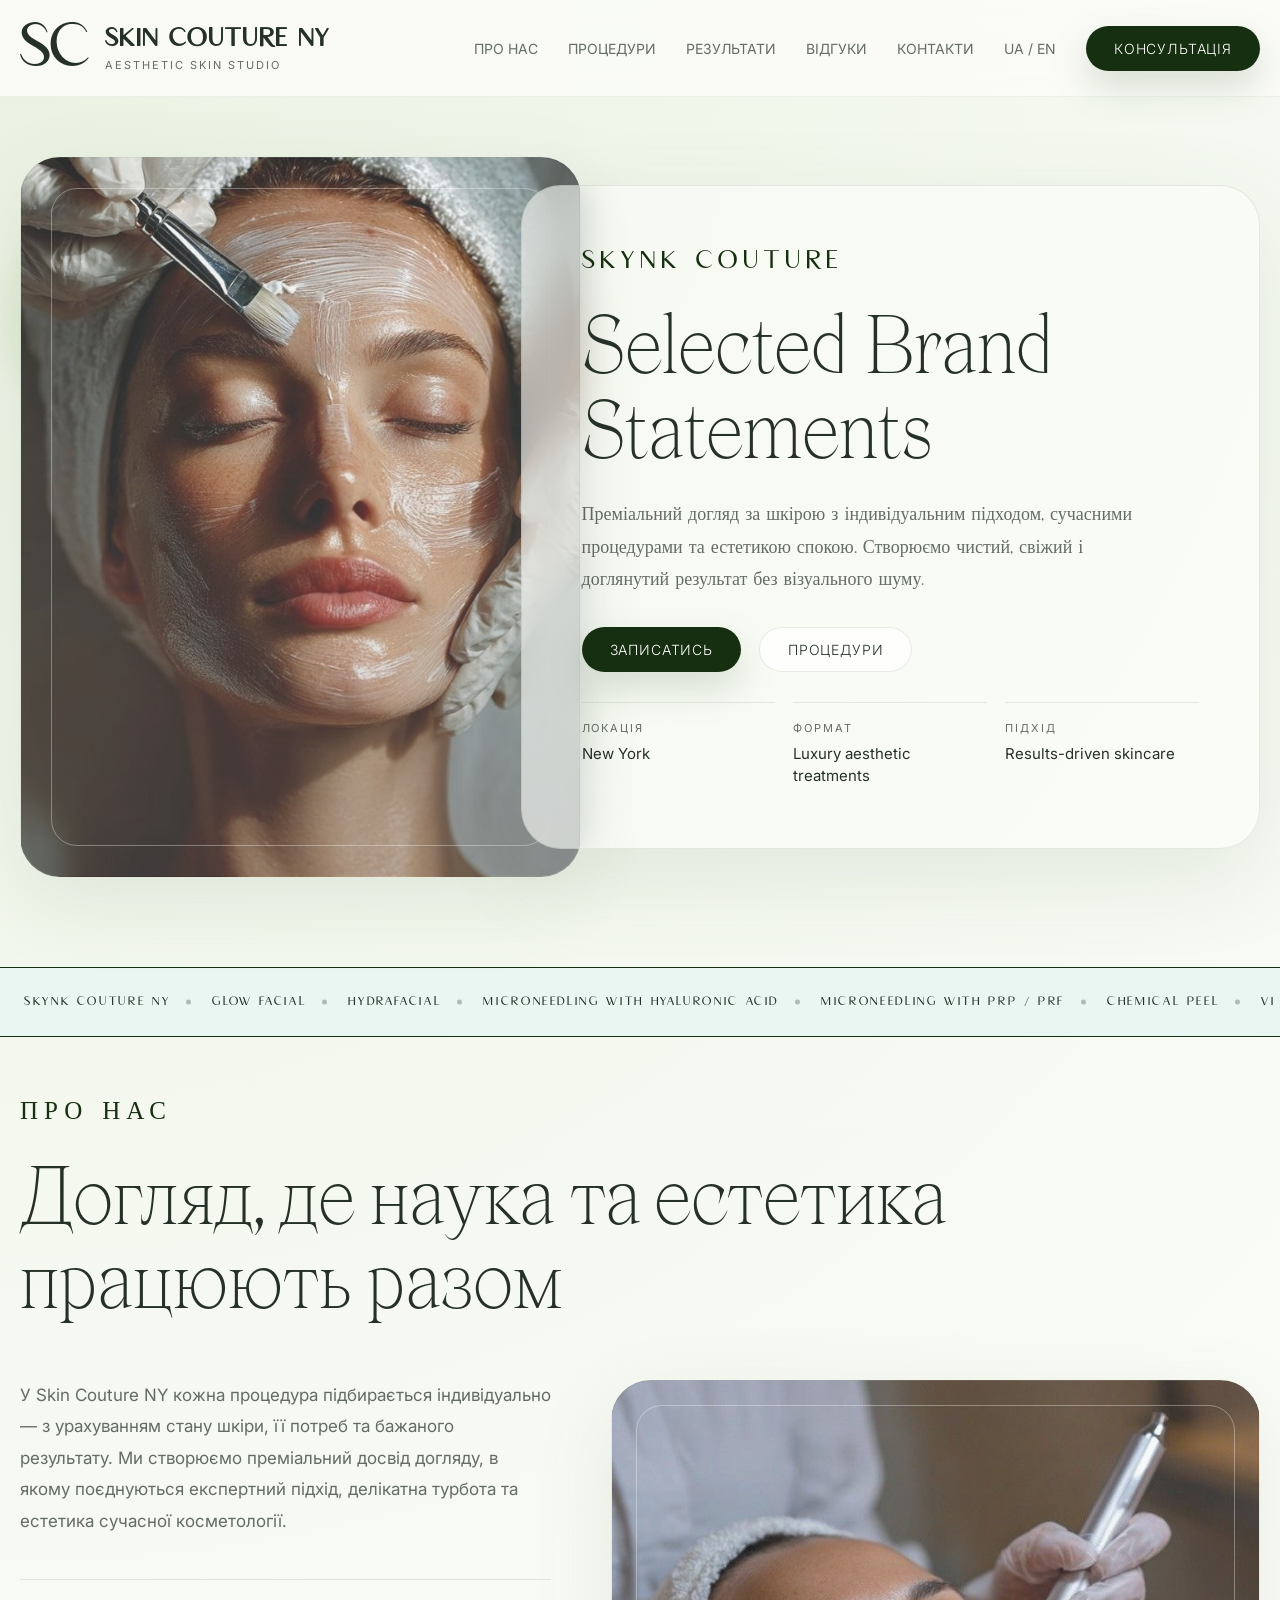
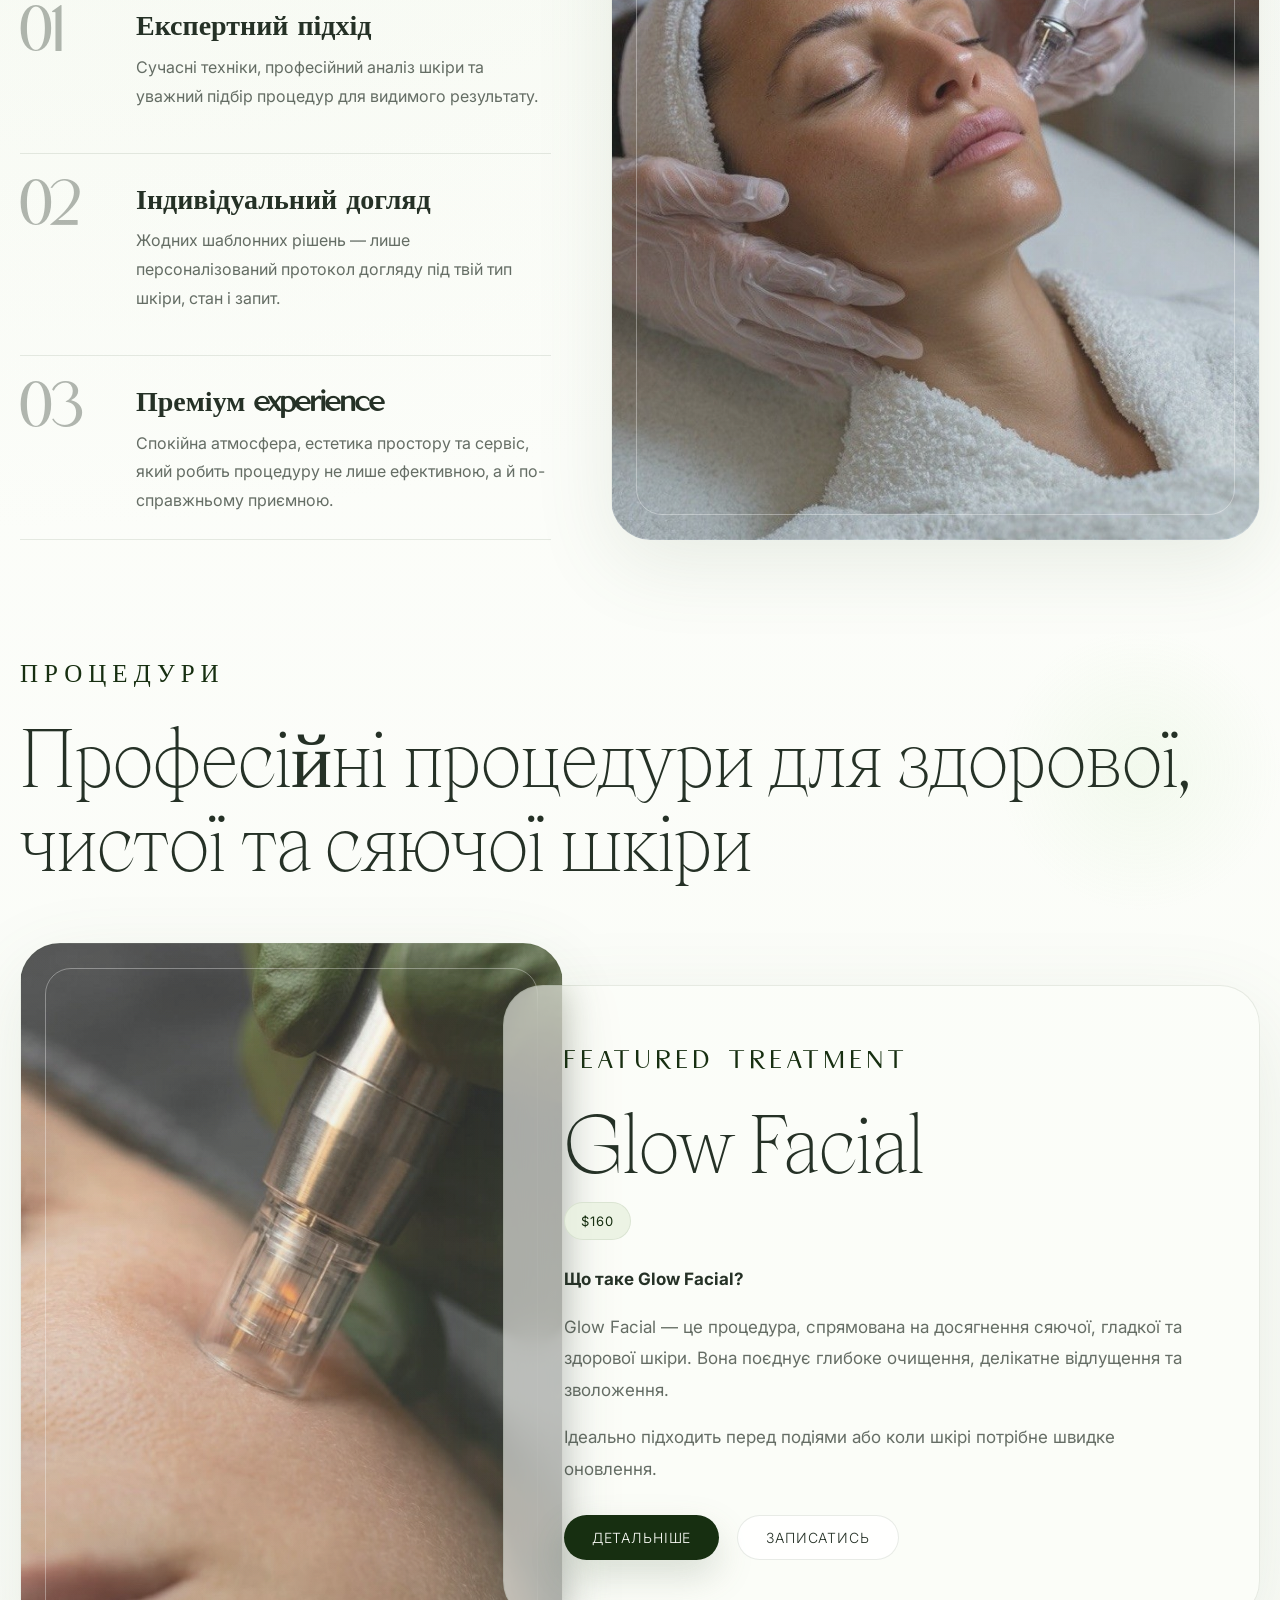
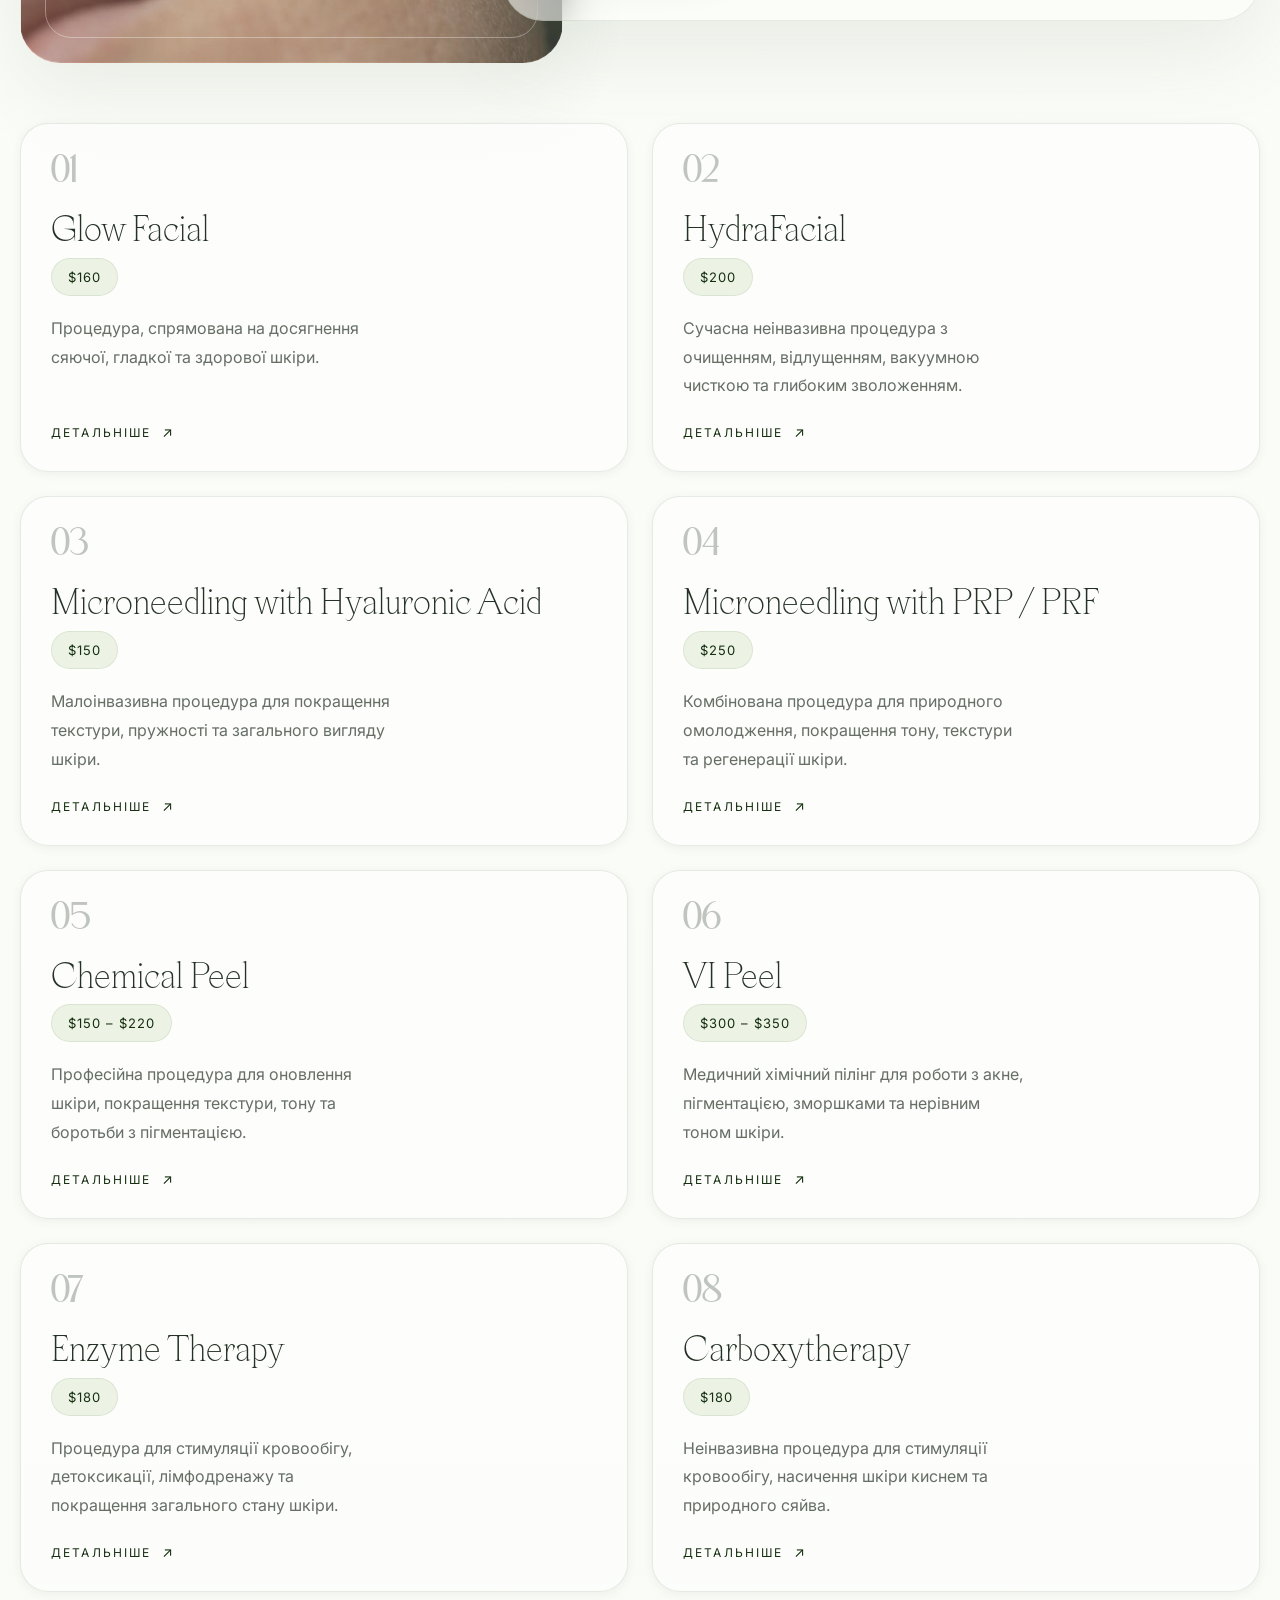
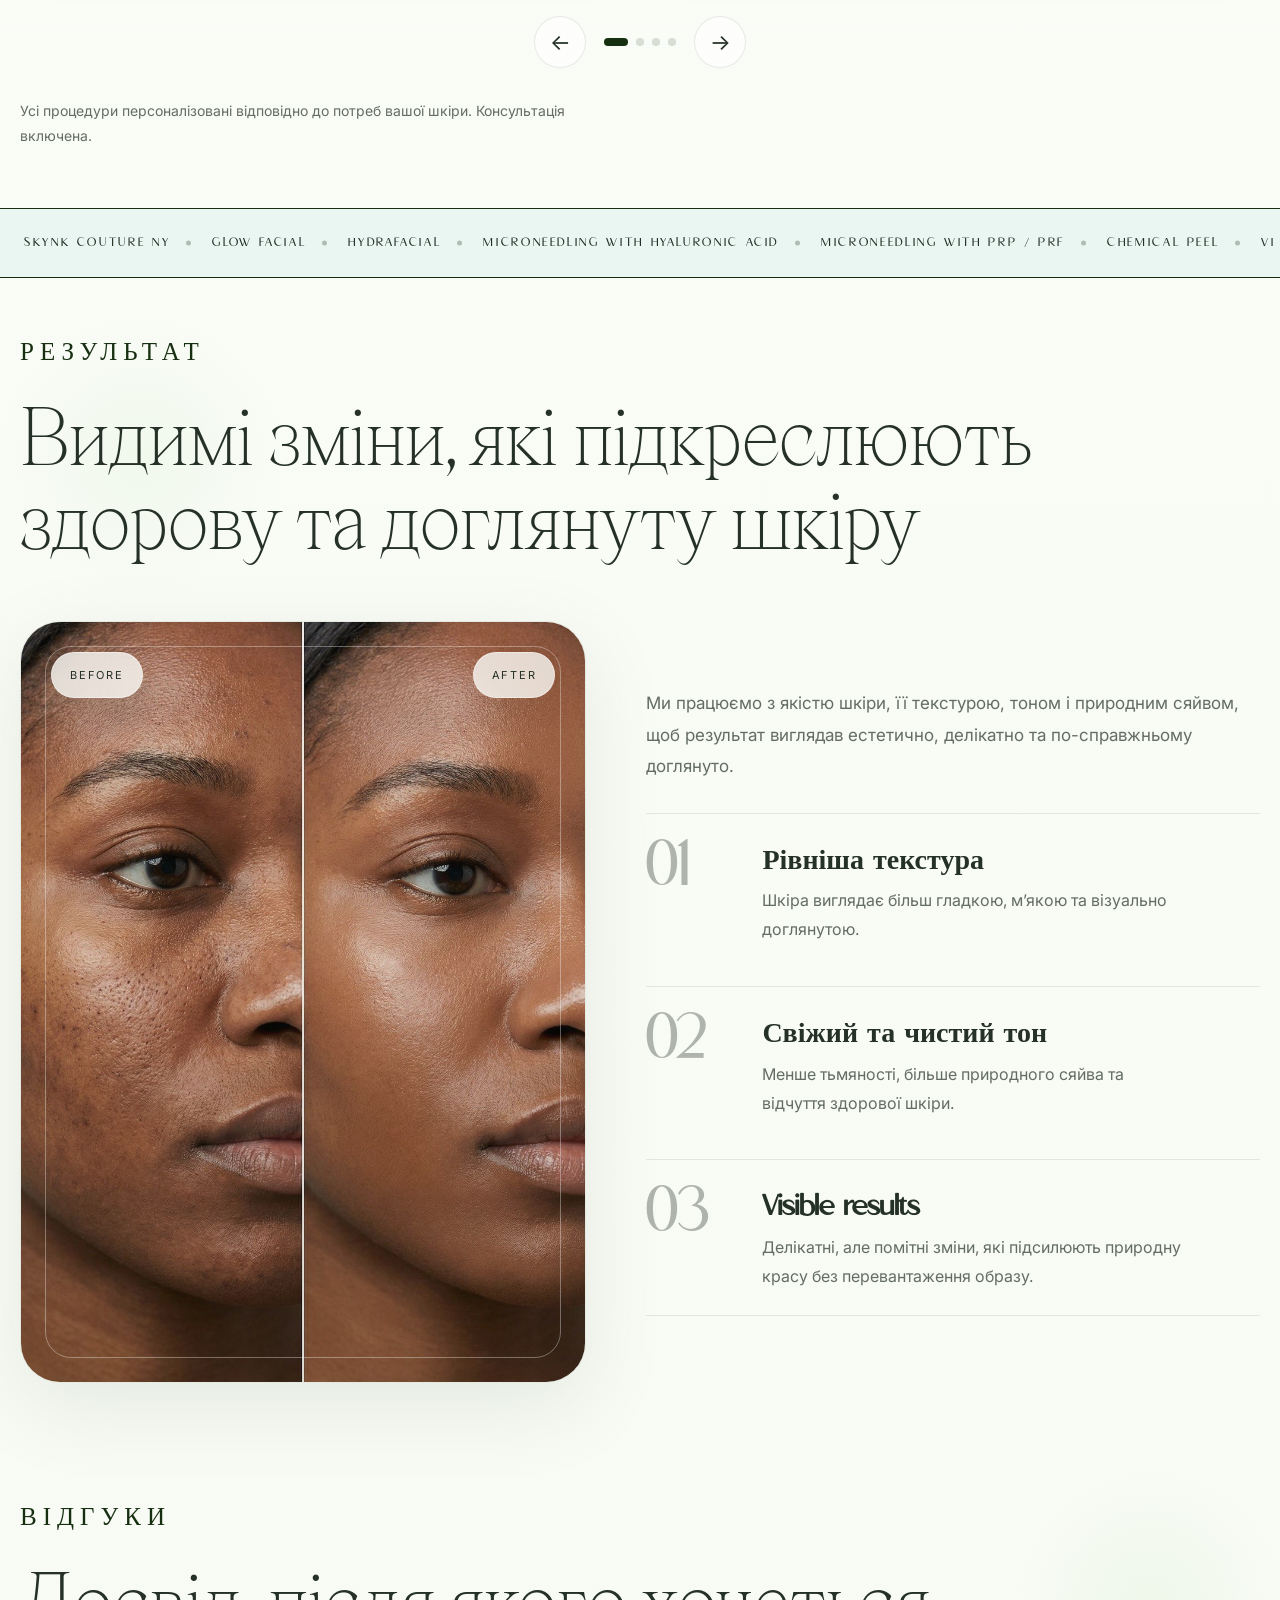
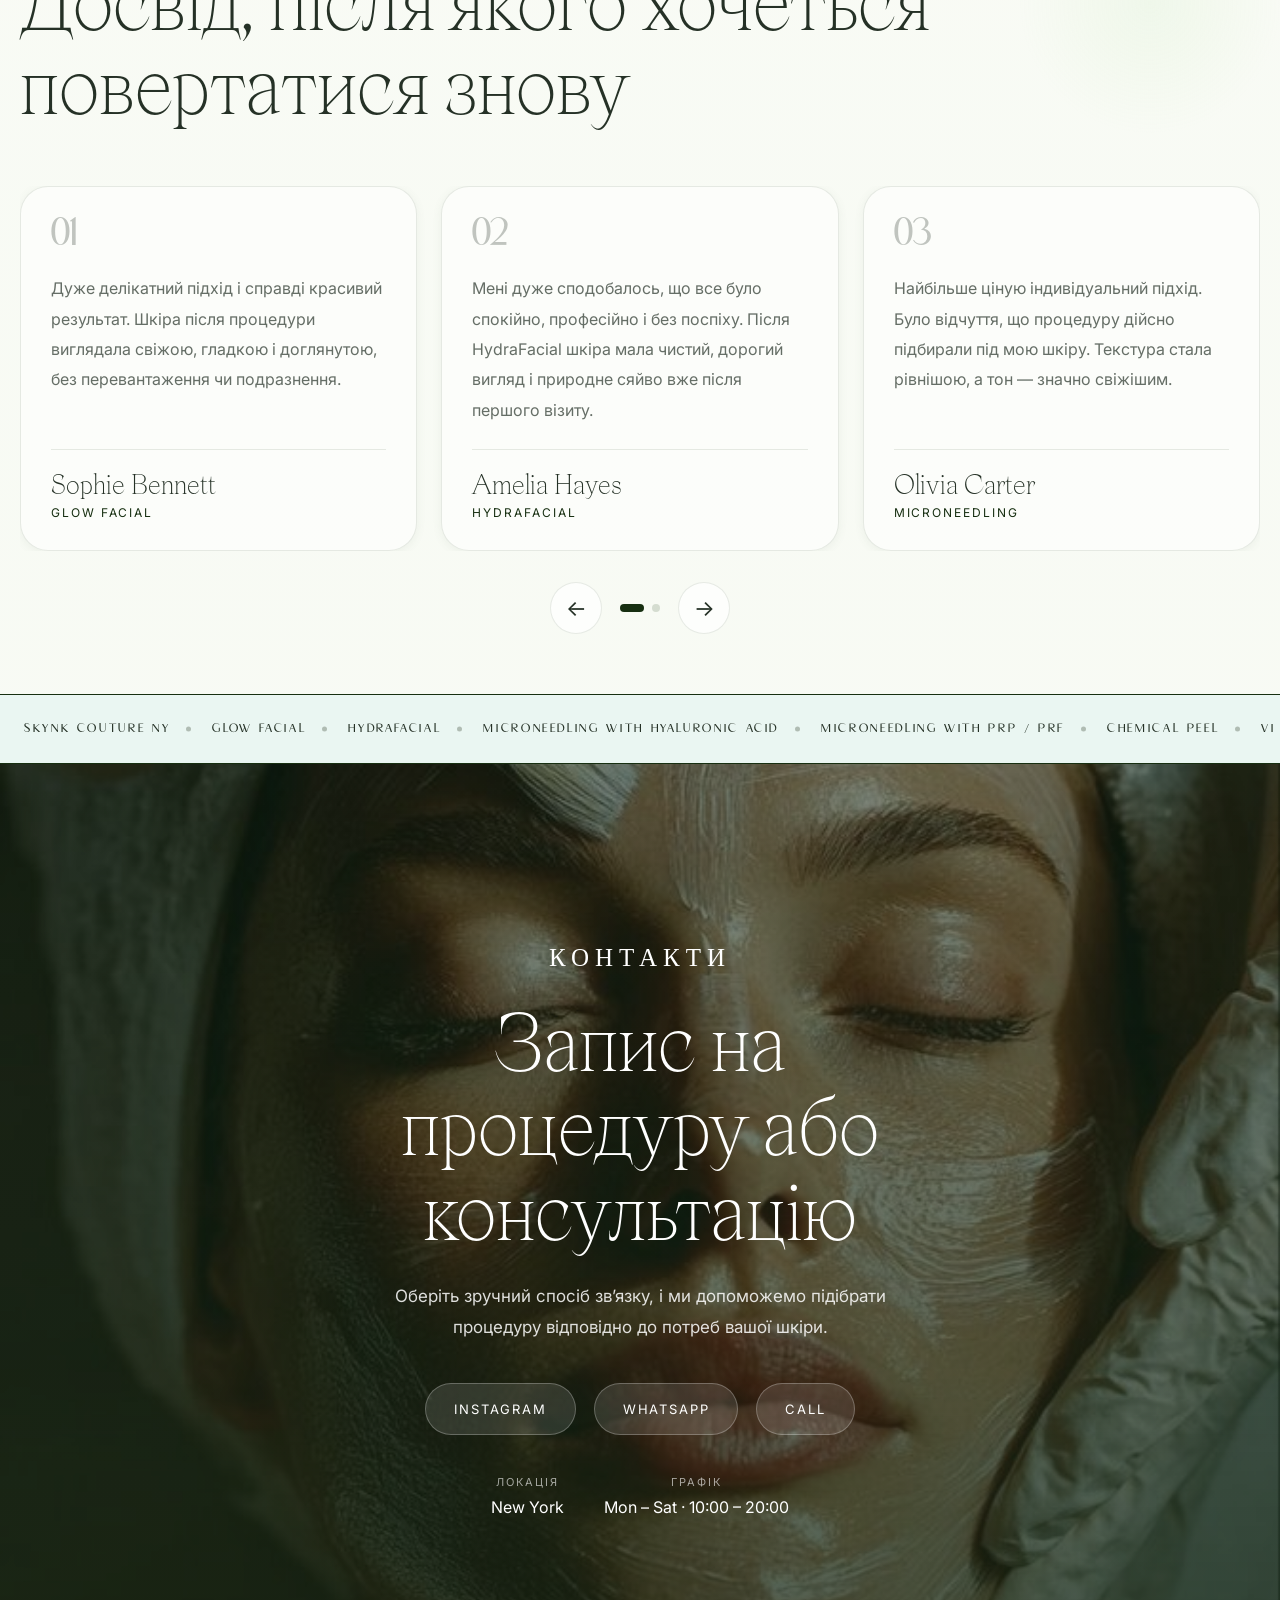
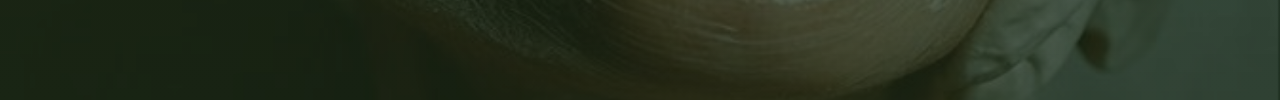
==== commit f72d8ad3: "Add files via upload" ====
--- a/index.html
+++ b/index.html
@@ -395,7 +395,25 @@
             </div>
           </div>
 
-          <div class="procedures-dots" aria-hidden="true"></div>
+          <div class="procedures-controls">
+            <button
+              class="procedures-arrow procedures-arrow--prev"
+              type="button"
+              aria-label="Попередній слайд"
+            >
+              ←
+            </button>
+
+            <div class="procedures-dots" aria-hidden="true"></div>
+
+            <button
+              class="procedures-arrow procedures-arrow--next"
+              type="button"
+              aria-label="Наступний слайд"
+            >
+              →
+            </button>
+          </div>
 
           <p class="procedures-note">
             Усі процедури персоналізовані відповідно до потреб вашої шкіри.
--- a/style.css
+++ b/style.css
@@ -257,20 +257,6 @@
 .btn:hover::after {
   left: 120%;
   transition: left 0.6s ease;
-}
-.nav-toggle {
-  display: none;
-  align-items: center;
-  justify-content: center;
-  flex-direction: column;
-  gap: 5px;
-}
-
-.nav-toggle span {
-  width: 20px;
-  height: 1.5px;
-  background: var(--color-text);
-  display: block;
 }
 
 .hero {
@@ -363,7 +349,7 @@
   margin-left: -120px;
   padding: 60px;
   border-radius: var(--radius-lg);
-  background: rgba(252, 253, 249, 0.2);
+  background: rgba(252, 253, 249, 0.6);
   border: 1px solid rgba(91, 116, 84, 0.14);
   box-shadow: 0 28px 90px rgba(91, 116, 84, 0.12);
   backdrop-filter: blur(18px);
@@ -489,6 +475,18 @@
 
   .hero-meta {
     grid-template-columns: 1fr;
+  }
+}
+@media (max-width: 1180px) {
+  .logo-title {
+    font-size: 18px;
+  }
+  .nav-list,
+  .nav-actions {
+    gap: 15px;
+  }
+  .nav-actions {
+    display: none;
   }
 }
 
@@ -1215,7 +1213,25 @@
 }
 
 .procedures-dots {
-  display: none;
+  display: flex;
+  align-items: center;
+  gap: 8px;
+}
+
+.procedures-dots button {
+  width: 8px;
+  height: 8px;
+  border-radius: 50%;
+  background: rgba(91, 116, 84, 0.22);
+  border: none;
+  padding: 0;
+  transition: all 0.25s ease;
+}
+
+.procedures-dots button.is-active {
+  width: 24px;
+  border-radius: 999px;
+  background: var(--color-green-700);
 }
 
 .procedure-card__link {
@@ -1360,8 +1376,8 @@
 @media (max-width: 600px) {
   .procedures-slider {
     overflow: visible;
-    margin: 0;
-    padding: 0;
+    margin: 0 -12px;
+    padding-left: 12px;
   }
 
   .procedures-grid {
@@ -1369,9 +1385,8 @@
     gap: 16px;
     overflow-x: auto;
     scroll-snap-type: x mandatory;
-    scroll-padding-left: 12px;
-    padding: 0 12px 6px;
-    margin: 0 -12px;
+    padding: 0 24px 6px 0;
+    margin: 0;
     -webkit-overflow-scrolling: touch;
     scrollbar-width: none;
   }
@@ -1381,16 +1396,17 @@
   }
 
   .procedure-card {
-    flex: 0 0 86%;
+    flex: 0 0 74%;
     scroll-snap-align: start;
     min-height: auto;
+    padding: 24px 20px;
+    border-radius: 28px;
   }
 
   .procedures-dots {
     display: flex;
     justify-content: center;
     gap: 8px;
-    margin-top: 18px;
   }
 
   .procedures-dots button {
@@ -2033,22 +2049,19 @@
 }
 
 @media (max-width: 600px) {
-  .reviews-title-wrap {
-    margin-bottom: 30px;
-    padding: 0 10px;
-  }
-
   .reviews-slider {
     overflow: visible;
     margin: 0 -12px;
-    padding: 0 12px;
+    padding-left: 12px;
   }
 
   .reviews-track {
+    display: flex;
     gap: 16px;
     overflow-x: auto;
     scroll-snap-type: x mandatory;
-    padding-bottom: 6px;
+    padding: 0 24px 6px 0;
+    margin: 0;
     scrollbar-width: none;
     transition: none;
   }
@@ -2058,7 +2071,7 @@
   }
 
   .review-card {
-    flex: 0 0 86%;
+    flex: 0 0 74%;
     min-height: auto;
     padding: 24px 20px;
     border-radius: 28px;
@@ -2236,41 +2249,6 @@
   }
 }
 
-.nav-toggle {
-  position: relative;
-  width: 44px;
-  height: 44px;
-  display: none;
-  align-items: center;
-  justify-content: center;
-  flex-direction: column;
-  gap: 5px;
-  z-index: 60;
-}
-
-.nav-toggle span {
-  width: 20px;
-  height: 1.5px;
-  background: var(--color-text);
-  display: block;
-  transform-origin: center;
-  transition:
-    transform 0.3s ease,
-    opacity 0.3s ease,
-    background 0.3s ease;
-}
-
-.nav-toggle.is-active span:nth-child(1) {
-  transform: translateY(6.5px) rotate(45deg);
-}
-
-.nav-toggle.is-active span:nth-child(2) {
-  opacity: 0;
-}
-
-.nav-toggle.is-active span:nth-child(3) {
-  transform: translateY(-6.5px) rotate(-45deg);
-}
 .reveal {
   opacity: 0;
   transform: translateY(42px);
@@ -2324,3 +2302,93 @@
   opacity: 1;
   transform: translateY(0);
 }
+
+.nav-toggle {
+  position: relative;
+  width: 44px;
+  height: 44px;
+  align-items: center;
+  justify-content: center;
+  flex-direction: column;
+  gap: 5px;
+  flex-shrink: 0;
+  z-index: 80;
+  border-radius: 50%;
+  background: rgba(252, 253, 249, 0.88);
+  border: 1px solid rgba(91, 116, 84, 0.14);
+  box-shadow: 0 12px 28px rgba(91, 116, 84, 0.1);
+  backdrop-filter: blur(12px);
+}
+
+.nav-toggle span {
+  width: 20px;
+  height: 1.5px;
+  background: var(--color-green-700);
+  display: block;
+  border-radius: 999px;
+  transform-origin: center;
+  transition:
+    transform 0.3s ease,
+    opacity 0.3s ease,
+    background 0.3s ease;
+}
+
+.nav-toggle.is-active span:nth-child(1) {
+  transform: translateY(6.5px) rotate(45deg);
+}
+
+.nav-toggle.is-active span:nth-child(2) {
+  opacity: 0;
+}
+
+.nav-toggle.is-active span:nth-child(3) {
+  transform: translateY(-6.5px) rotate(-45deg);
+}
+
+@media (min-width: 859px) {
+  .nav-toggle {
+    display: none;
+  }
+}
+
+.procedures-controls {
+  display: flex;
+  align-items: center;
+  justify-content: center;
+  gap: 18px;
+  margin-top: 24px;
+}
+
+.procedures-arrow {
+  width: 52px;
+  height: 52px;
+  border-radius: 50%;
+  display: grid;
+  place-items: center;
+  border: 1px solid rgba(91, 116, 84, 0.14);
+  background: rgba(255, 255, 255, 0.7);
+  color: var(--color-text);
+  font-size: 22px;
+  transition:
+    transform 0.25s ease,
+    background 0.25s ease,
+    box-shadow 0.25s ease;
+}
+
+.procedures-arrow:hover {
+  transform: translateY(-2px);
+  background: rgba(234, 242, 226, 0.95);
+  box-shadow: 0 14px 28px rgba(91, 116, 84, 0.12);
+}
+@media (max-width: 600px) {
+  .procedures-controls {
+    margin-top: 18px;
+    gap: 14px;
+  }
+
+  .procedures-arrow {
+    width: 44px;
+    height: 44px;
+    font-size: 18px;
+  }
+}
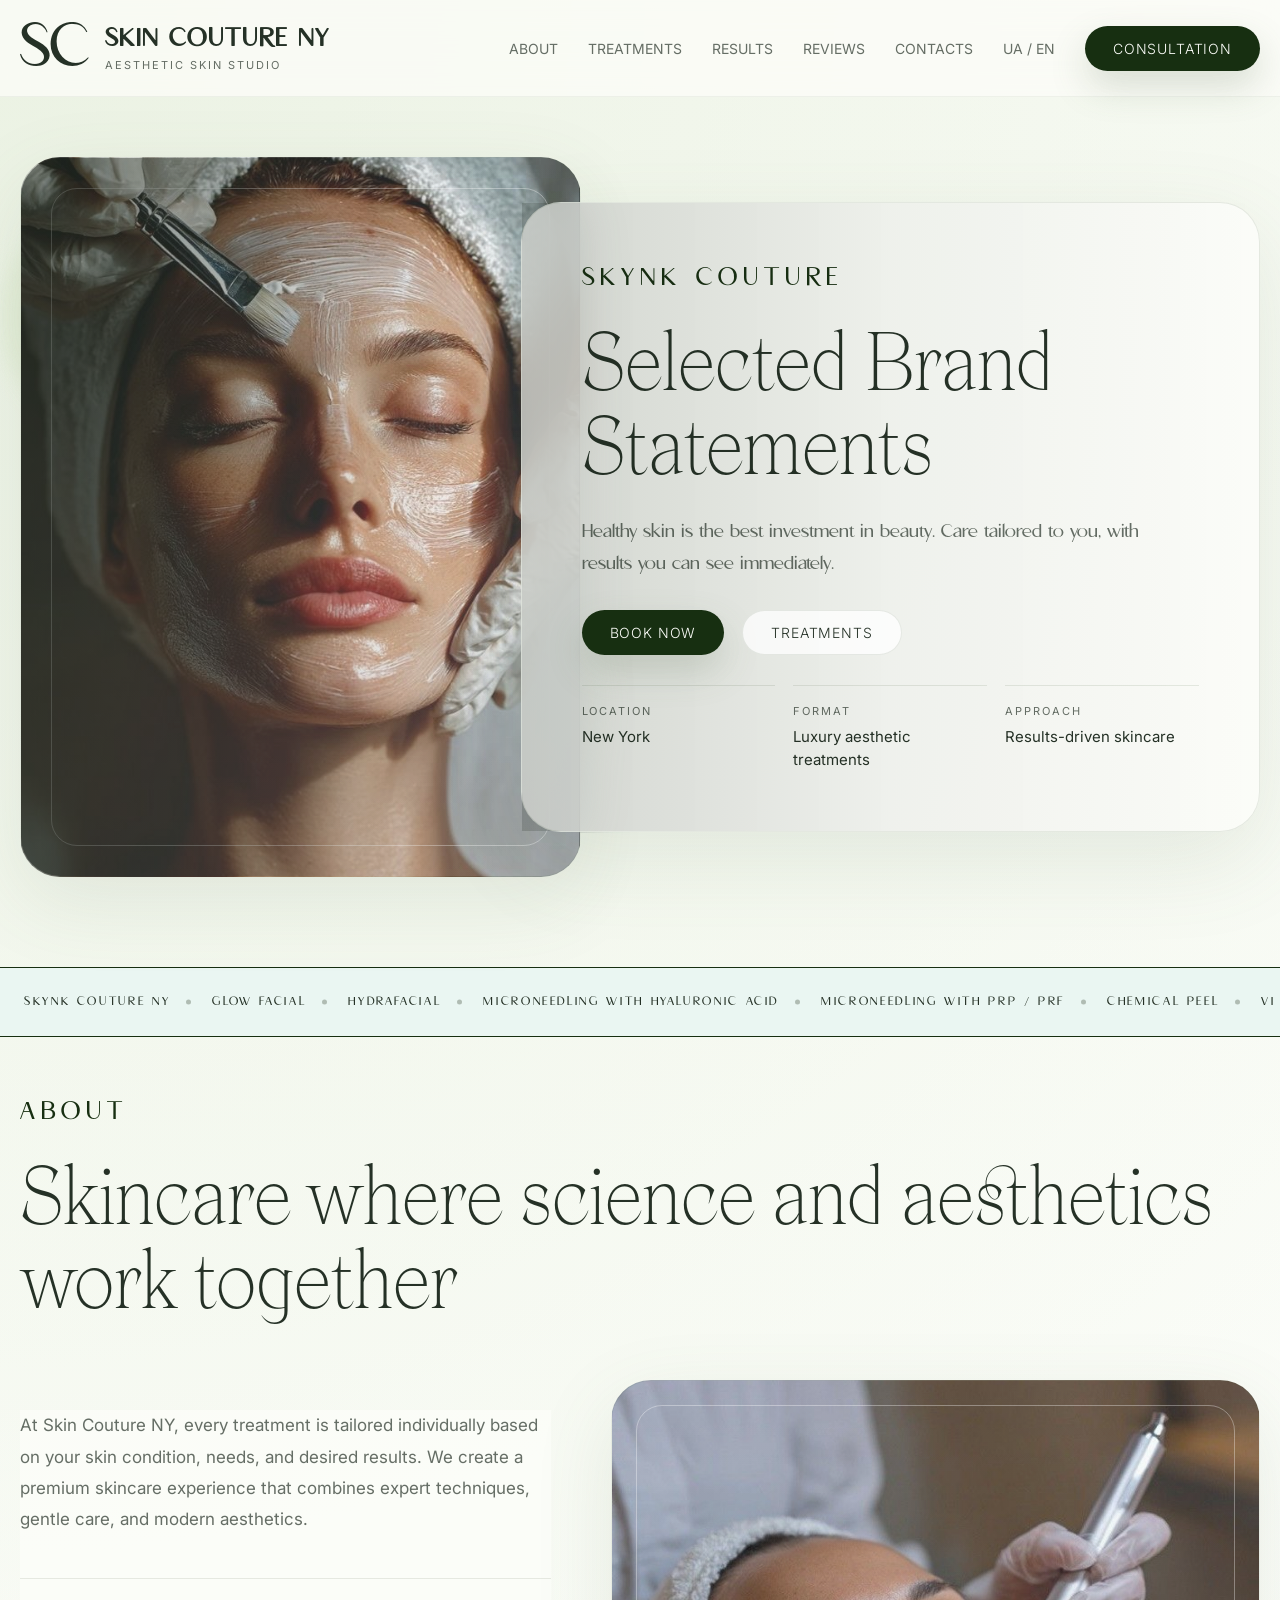
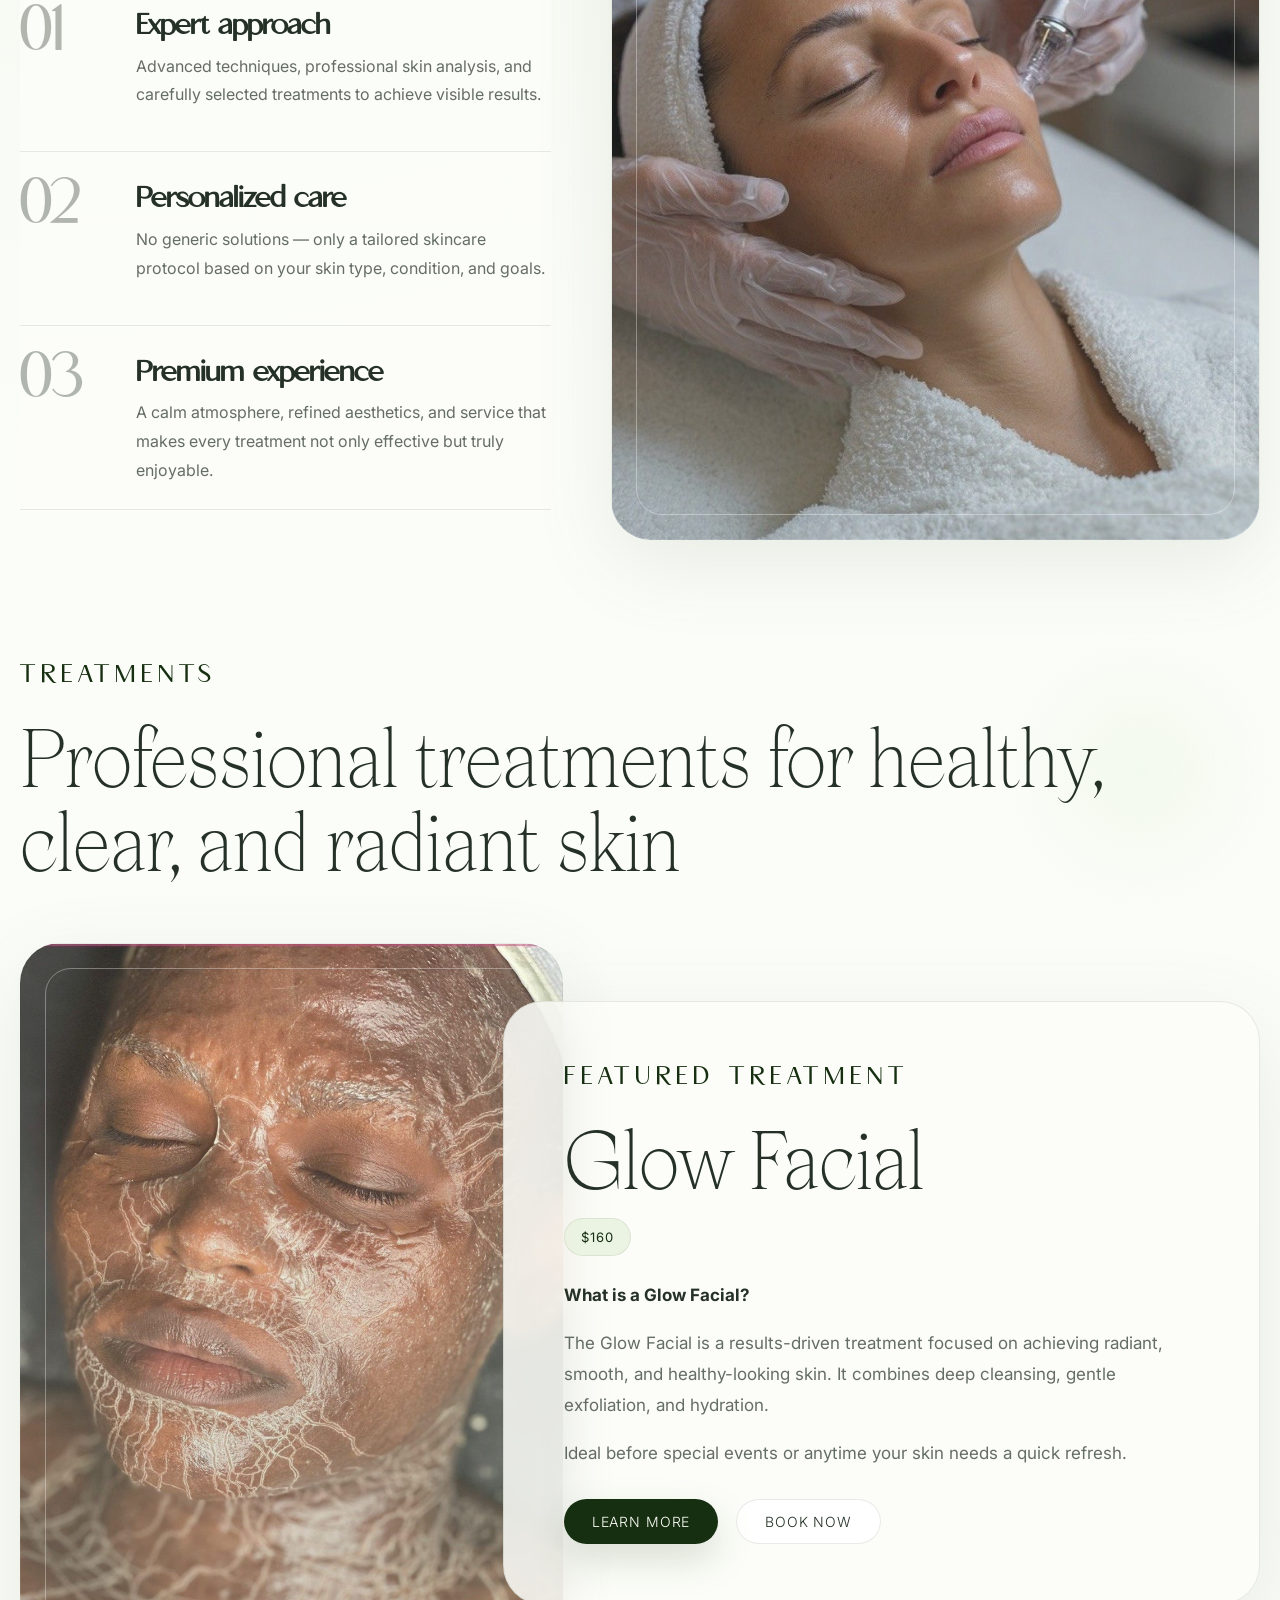
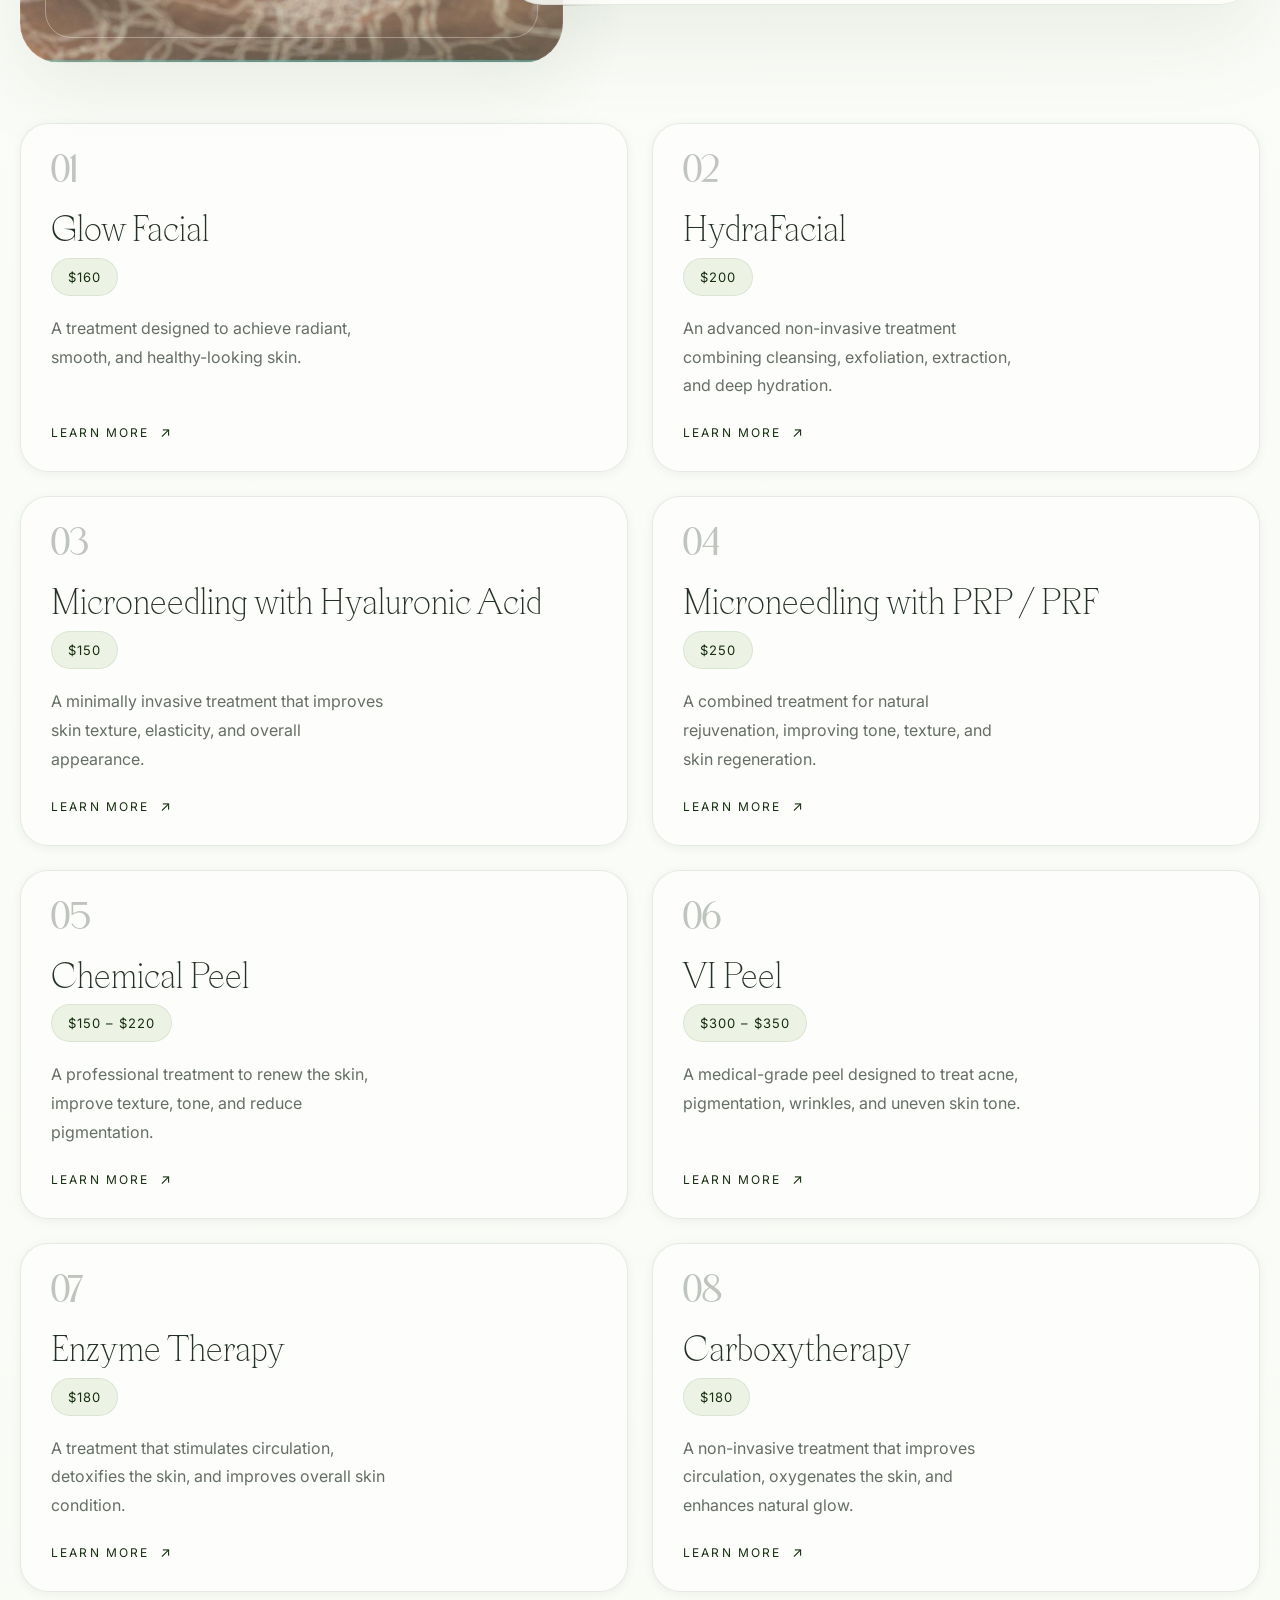
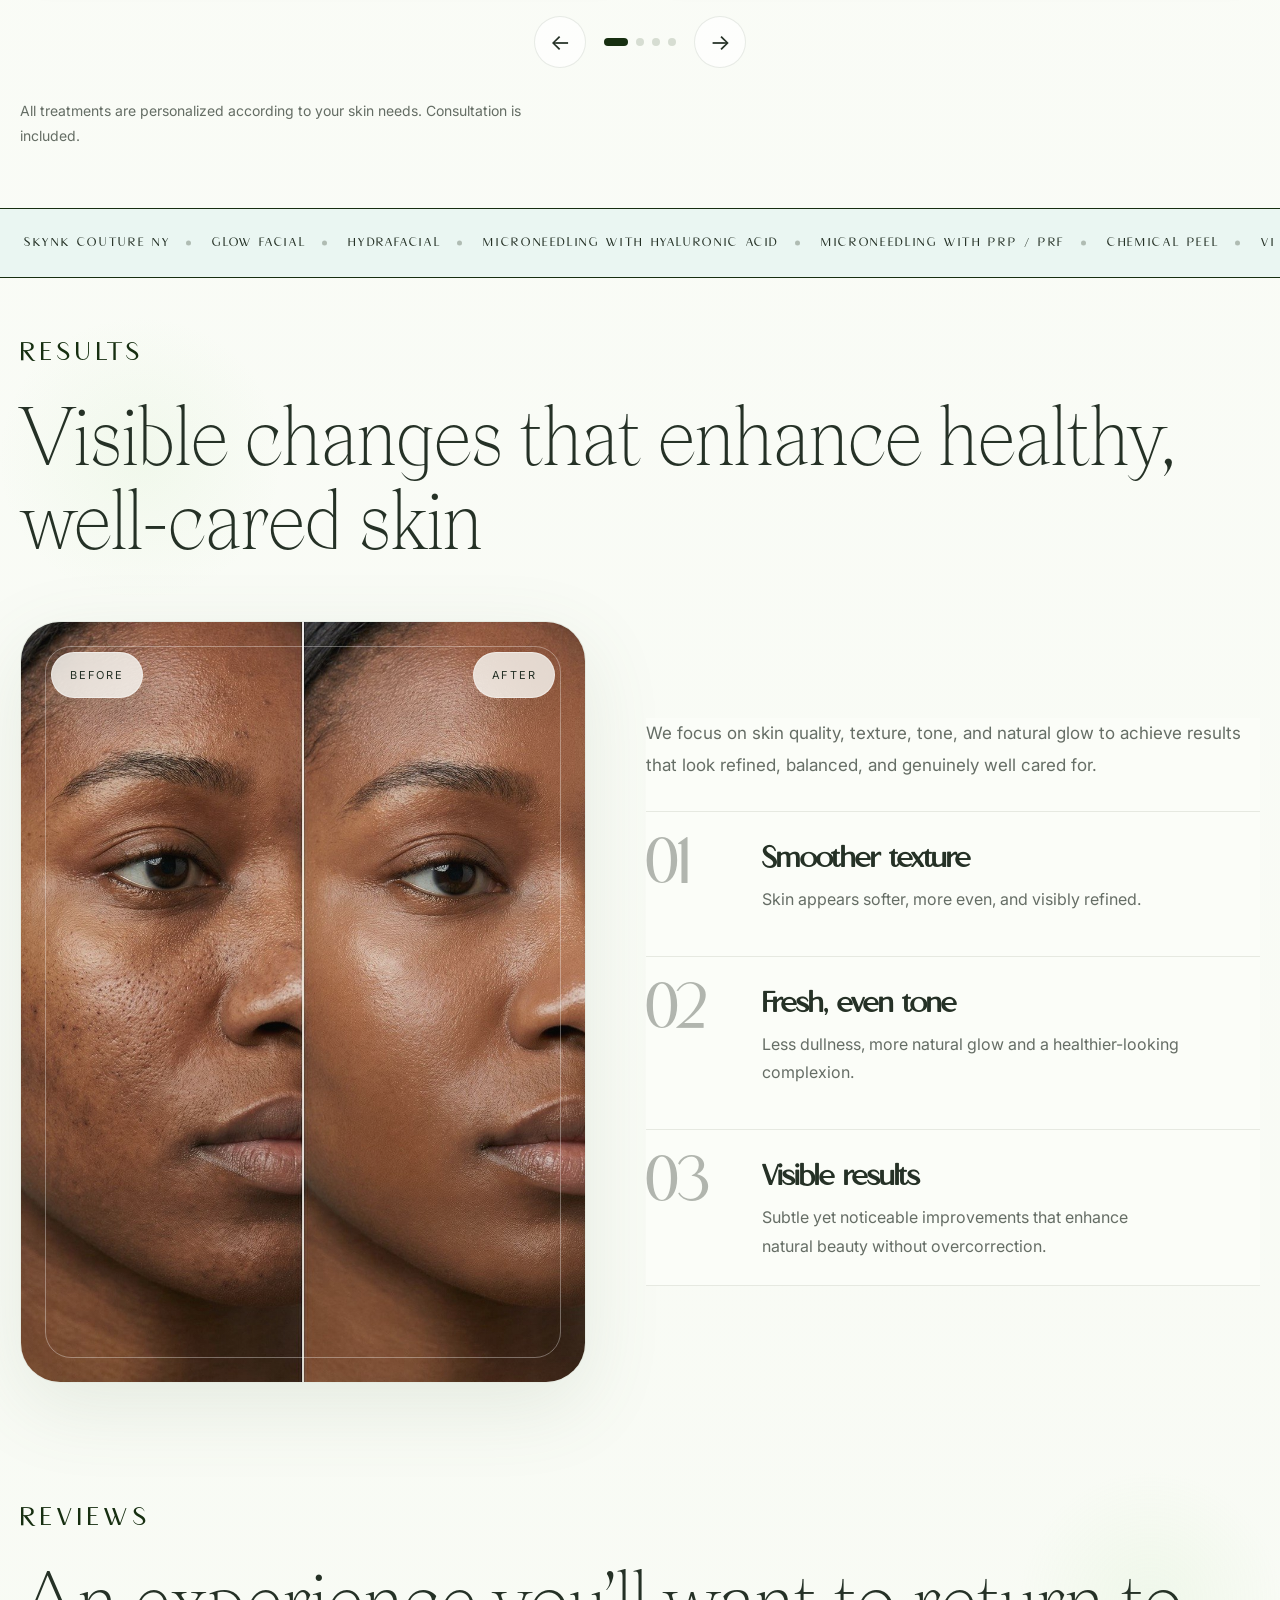
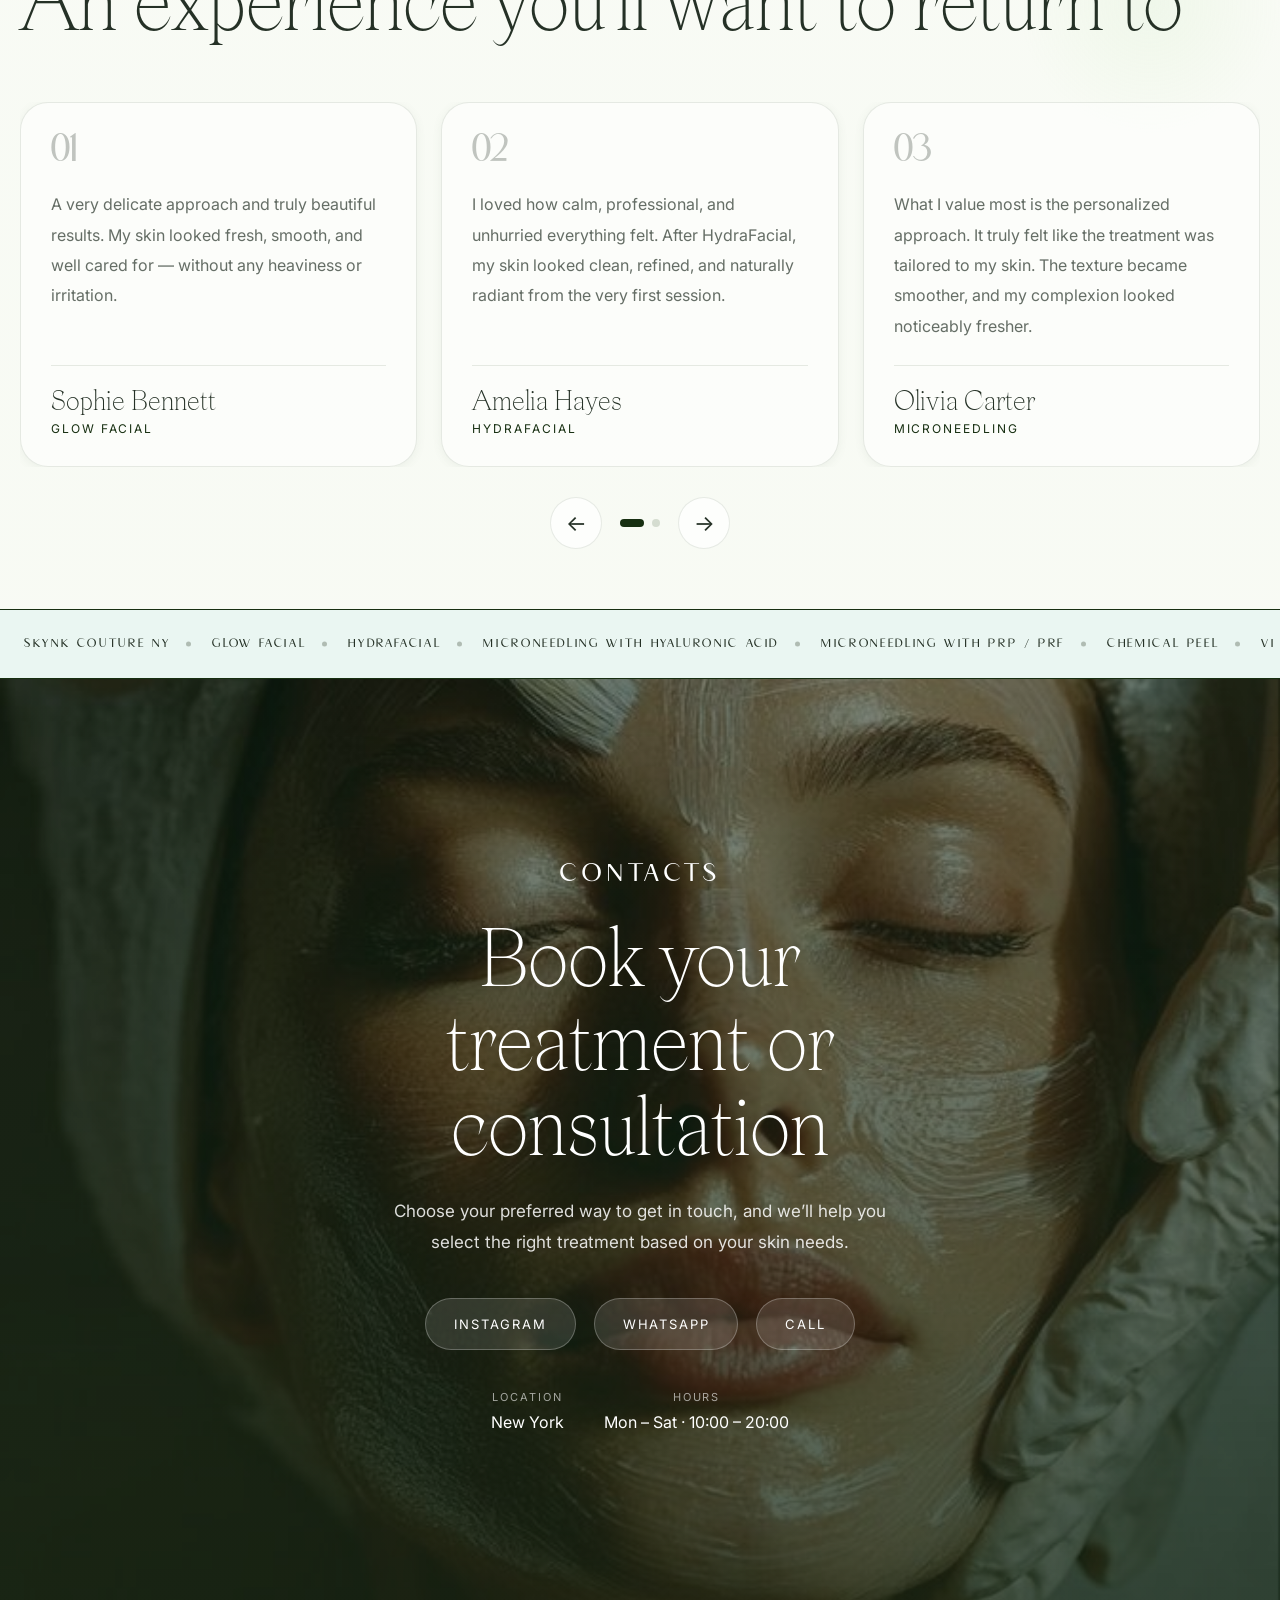
==== commit 3abbb6d2: "Add files via upload" ====
--- a/index.html
+++ b/index.html
@@ -1,5 +1,5 @@
 <!doctype html>
-<html lang="uk">
+<html lang="en">
   <head>
     <meta charset="UTF-8" />
     <meta name="viewport" content="width=device-width, initial-scale=1.0" />
@@ -39,18 +39,18 @@
 
         <nav class="site-nav" id="site-nav" aria-label="Основна навігація">
           <ul class="nav-list">
-            <li><a href="#about">Про нас</a></li>
-            <li><a href="#procedures">Процедури</a></li>
-            <li><a href="#results">Результати</a></li>
-            <li><a href="#reviews">Відгуки</a></li>
-            <li><a href="#contacts">Контакти</a></li>
+            <li><a href="#about">About</a></li>
+            <li><a href="#procedures">Treatments</a></li>
+            <li><a href="#results">Results</a></li>
+            <li><a href="#reviews">Reviews</a></li>
+            <li><a href="#contacts">Contacts</a></li>
           </ul>
 
           <div class="nav-actions">
-            <a href="#" class="lang-switch" aria-label="Змінити мову"
+            <a href="ua.html" class="lang-switch" aria-label="Змінити мову"
               >UA / EN</a
             >
-            <a href="#contacts" class="btn btn-primary">Консультація</a>
+            <a href="#contacts" class="btn btn-primary">Consultation</a>
           </div>
         </nav>
       </div>
@@ -74,29 +74,28 @@
                 Selected Brand Statements
               </h1>
               <p class="hero-text">
-                Преміальний догляд за шкірою з індивідуальним підходом,
-                сучасними процедурами та естетикою спокою. Створюємо чистий,
-                свіжий і доглянутий результат без візуального шуму.
+                Healthy skin is the best investment in beauty. Care tailored to
+                you, with results you can see immediately.
               </p>
 
               <div class="hero-actions">
-                <a href="#contacts" class="btn btn-primary">Записатись</a>
-                <a href="#procedures" class="btn btn-secondary">Процедури</a>
+                <a href="#contacts" class="btn btn-primary">Book now</a>
+                <a href="#procedures" class="btn btn-secondary">Treatments</a>
               </div>
 
               <div class="hero-meta">
                 <div class="hero-meta-item">
-                  <span class="hero-meta-label">Локація</span>
+                  <span class="hero-meta-label">Location</span>
                   <span class="hero-meta-value">New York</span>
                 </div>
                 <div class="hero-meta-item">
-                  <span class="hero-meta-label">Формат</span>
+                  <span class="hero-meta-label">Format</span>
                   <span class="hero-meta-value"
                     >Luxury aesthetic treatments</span
                   >
                 </div>
                 <div class="hero-meta-item">
-                  <span class="hero-meta-label">Підхід</span>
+                  <span class="hero-meta-label">Approach</span>
                   <span class="hero-meta-value">Results-driven skincare</span>
                 </div>
               </div>
@@ -122,30 +121,30 @@
       <section class="about section" id="about">
         <div class="container">
           <div class="title">
-            <p class="eyebrow">Про нас</p>
-            <h2 class="section-title about-title">
-              Догляд, де наука та естетика працюють разом
+            <p class="eyebrow">About</p>
+
+            <h2 class="section-title">
+              Skincare where science and aesthetics work together
             </h2>
           </div>
 
           <div class="about-grid">
             <div class="about-content">
               <p class="about-description">
-                У Skin Couture NY кожна процедура підбирається індивідуально — з
-                урахуванням стану шкіри, її потреб та бажаного результату. Ми
-                створюємо преміальний досвід догляду, в якому поєднуються
-                експертний підхід, делікатна турбота та естетика сучасної
-                косметології.
+                At Skin Couture NY, every treatment is tailored individually
+                based on your skin condition, needs, and desired results. We
+                create a premium skincare experience that combines expert
+                techniques, gentle care, and modern aesthetics.
               </p>
 
               <div class="about-points">
                 <article class="about-point">
                   <span class="about-point__number">01</span>
                   <div class="about-point__body">
-                    <h3 class="about-point__title">Експертний підхід</h3>
+                    <h3 class="about-point__title">Expert approach</h3>
                     <p class="about-point__text">
-                      Сучасні техніки, професійний аналіз шкіри та уважний
-                      підбір процедур для видимого результату.
+                      Advanced techniques, professional skin analysis, and
+                      carefully selected treatments to achieve visible results.
                     </p>
                   </div>
                 </article>
@@ -153,10 +152,10 @@
                 <article class="about-point">
                   <span class="about-point__number">02</span>
                   <div class="about-point__body">
-                    <h3 class="about-point__title">Індивідуальний догляд</h3>
+                    <h3 class="about-point__title">Personalized care</h3>
                     <p class="about-point__text">
-                      Жодних шаблонних рішень — лише персоналізований протокол
-                      догляду під твій тип шкіри, стан і запит.
+                      No generic solutions — only a tailored skincare protocol
+                      based on your skin type, condition, and goals.
                     </p>
                   </div>
                 </article>
@@ -164,11 +163,11 @@
                 <article class="about-point">
                   <span class="about-point__number">03</span>
                   <div class="about-point__body">
-                    <h3 class="about-point__title">Преміум experience</h3>
+                    <h3 class="about-point__title">Premium experience</h3>
                     <p class="about-point__text">
-                      Спокійна атмосфера, естетика простору та сервіс, який
-                      робить процедуру не лише ефективною, а й по-справжньому
-                      приємною.
+                      A calm atmosphere, refined aesthetics, and service that
+                      makes every treatment not only effective but truly
+                      enjoyable.
                     </p>
                   </div>
                 </article>
@@ -187,9 +186,9 @@
       <section class="procedures section" id="procedures">
         <div class="container">
           <div class="title procedures-title-wrap">
-            <p class="eyebrow">Процедури</p>
+            <p class="eyebrow">Treatments</p>
             <h2 class="section-title procedures-title">
-              Професійні процедури для здорової, чистої та сяючої шкіри
+              Professional treatments for healthy, clear, and radiant skin
             </h2>
           </div>
 
@@ -202,6 +201,7 @@
 
             <div class="procedure-feature__panel">
               <p class="eyebrow">Featured treatment</p>
+
               <div class="procedure-feature__head">
                 <h3 class="section-title procedure-feature__title">
                   Glow Facial
@@ -210,15 +210,17 @@
               </div>
 
               <div class="procedure-feature__content">
-                <p><strong>Що таке Glow Facial?</strong></p>
+                <p><strong>What is a Glow Facial?</strong></p>
+
                 <p>
-                  Glow Facial — це процедура, спрямована на досягнення сяючої,
-                  гладкої та здорової шкіри. Вона поєднує глибоке очищення,
-                  делікатне відлущення та зволоження.
-                </p>
+                  The Glow Facial is a results-driven treatment focused on
+                  achieving radiant, smooth, and healthy-looking skin. It
+                  combines deep cleansing, gentle exfoliation, and hydration.
+                </p>
+
                 <p>
-                  Ідеально підходить перед подіями або коли шкірі потрібне
-                  швидке оновлення.
+                  Ideal before special events or anytime your skin needs a quick
+                  refresh.
                 </p>
               </div>
 
@@ -228,9 +230,9 @@
                   type="button"
                   data-modal="modal-glow"
                 >
-                  Детальніше
+                  Learn more
                 </button>
-                <a href="#contacts" class="btn btn-secondary">Записатись</a>
+                <a href="#contacts" class="btn btn-secondary">Book now</a>
               </div>
             </div>
           </div>
@@ -244,15 +246,15 @@
                   <span class="procedure-card__price">$160</span>
                 </div>
                 <p class="procedure-card__text">
-                  Процедура, спрямована на досягнення сяючої, гладкої та
-                  здорової шкіри.
+                  A treatment designed to achieve radiant, smooth, and
+                  healthy-looking skin.
                 </p>
                 <button
                   class="procedure-card__link"
                   type="button"
                   data-modal="modal-glow"
                 >
-                  Детальніше
+                  Learn more
                 </button>
               </article>
 
@@ -263,15 +265,15 @@
                   <span class="procedure-card__price">$200</span>
                 </div>
                 <p class="procedure-card__text">
-                  Сучасна неінвазивна процедура з очищенням, відлущенням,
-                  вакуумною чисткою та глибоким зволоженням.
+                  An advanced non-invasive treatment combining cleansing,
+                  exfoliation, extraction, and deep hydration.
                 </p>
                 <button
                   class="procedure-card__link"
                   type="button"
                   data-modal="modal-hydra"
                 >
-                  Детальніше
+                  Learn more
                 </button>
               </article>
 
@@ -284,15 +286,15 @@
                   <span class="procedure-card__price">$150</span>
                 </div>
                 <p class="procedure-card__text">
-                  Малоінвазивна процедура для покращення текстури, пружності та
-                  загального вигляду шкіри.
+                  A minimally invasive treatment that improves skin texture,
+                  elasticity, and overall appearance.
                 </p>
                 <button
                   class="procedure-card__link"
                   type="button"
                   data-modal="modal-micro"
                 >
-                  Детальніше
+                  Learn more
                 </button>
               </article>
 
@@ -305,15 +307,15 @@
                   <span class="procedure-card__price">$250</span>
                 </div>
                 <p class="procedure-card__text">
-                  Комбінована процедура для природного омолодження, покращення
-                  тону, текстури та регенерації шкіри.
+                  A combined treatment for natural rejuvenation, improving tone,
+                  texture, and skin regeneration.
                 </p>
                 <button
                   class="procedure-card__link"
                   type="button"
                   data-modal="modal-prp"
                 >
-                  Детальніше
+                  Learn more
                 </button>
               </article>
 
@@ -324,15 +326,15 @@
                   <span class="procedure-card__price">$150 – $220</span>
                 </div>
                 <p class="procedure-card__text">
-                  Професійна процедура для оновлення шкіри, покращення текстури,
-                  тону та боротьби з пігментацією.
+                  A professional treatment to renew the skin, improve texture,
+                  tone, and reduce pigmentation.
                 </p>
                 <button
                   class="procedure-card__link"
                   type="button"
                   data-modal="modal-peel"
                 >
-                  Детальніше
+                  Learn more
                 </button>
               </article>
 
@@ -343,15 +345,15 @@
                   <span class="procedure-card__price">$300 – $350</span>
                 </div>
                 <p class="procedure-card__text">
-                  Медичний хімічний пілінг для роботи з акне, пігментацією,
-                  зморшками та нерівним тоном шкіри.
+                  A medical-grade peel designed to treat acne, pigmentation,
+                  wrinkles, and uneven skin tone.
                 </p>
                 <button
                   class="procedure-card__link"
                   type="button"
                   data-modal="modal-vipeel"
                 >
-                  Детальніше
+                  Learn more
                 </button>
               </article>
 
@@ -362,15 +364,15 @@
                   <span class="procedure-card__price">$180</span>
                 </div>
                 <p class="procedure-card__text">
-                  Процедура для стимуляції кровообігу, детоксикації,
-                  лімфодренажу та покращення загального стану шкіри.
+                  A treatment that stimulates circulation, detoxifies the skin,
+                  and improves overall skin condition.
                 </p>
                 <button
                   class="procedure-card__link"
                   type="button"
                   data-modal="modal-enzyme"
                 >
-                  Детальніше
+                  Learn more
                 </button>
               </article>
 
@@ -381,43 +383,29 @@
                   <span class="procedure-card__price">$180</span>
                 </div>
                 <p class="procedure-card__text">
-                  Неінвазивна процедура для стимуляції кровообігу, насичення
-                  шкіри киснем та природного сяйва.
+                  A non-invasive treatment that improves circulation, oxygenates
+                  the skin, and enhances natural glow.
                 </p>
                 <button
                   class="procedure-card__link"
                   type="button"
                   data-modal="modal-carboxy"
                 >
-                  Детальніше
+                  Learn more
                 </button>
               </article>
             </div>
           </div>
 
           <div class="procedures-controls">
-            <button
-              class="procedures-arrow procedures-arrow--prev"
-              type="button"
-              aria-label="Попередній слайд"
-            >
-              ←
-            </button>
-
-            <div class="procedures-dots" aria-hidden="true"></div>
-
-            <button
-              class="procedures-arrow procedures-arrow--next"
-              type="button"
-              aria-label="Наступний слайд"
-            >
-              →
-            </button>
+            <button class="procedures-arrow procedures-arrow--prev">←</button>
+            <div class="procedures-dots"></div>
+            <button class="procedures-arrow procedures-arrow--next">→</button>
           </div>
 
           <p class="procedures-note">
-            Усі процедури персоналізовані відповідно до потреб вашої шкіри.
-            Консультація включена.
+            All treatments are personalized according to your skin needs.
+            Consultation is included.
           </p>
         </div>
       </section>
@@ -438,9 +426,9 @@
       <section class="results section" id="results">
         <div class="container">
           <div class="title results-title-wrap">
-            <p class="eyebrow">Результат</p>
+            <p class="eyebrow">Results</p>
             <h2 class="section-title results-title">
-              Видимі зміни, які підкреслюють здорову та доглянуту шкіру
+              Visible changes that enhance healthy, well-cared skin
             </h2>
           </div>
 
@@ -449,7 +437,7 @@
               <div class="results-media__frame">
                 <img
                   src="img/results.jpg"
-                  alt="Результат догляду до та після процедури"
+                  alt="Skincare results before and after treatment"
                   class="results-media__image"
                 />
                 <div class="results-media__overlay"></div>
@@ -460,19 +448,18 @@
 
             <div class="results-content">
               <p class="results-description">
-                Ми працюємо з якістю шкіри, її текстурою, тоном і природним
-                сяйвом, щоб результат виглядав естетично, делікатно та
-                по-справжньому доглянуто.
+                We focus on skin quality, texture, tone, and natural glow to
+                achieve results that look refined, balanced, and genuinely well
+                cared for.
               </p>
 
               <div class="results-points">
                 <article class="results-point">
                   <span class="results-point__number">01</span>
                   <div class="results-point__body">
-                    <h3 class="results-point__title">Рівніша текстура</h3>
+                    <h3 class="results-point__title">Smoother texture</h3>
                     <p class="results-point__text">
-                      Шкіра виглядає більш гладкою, м’якою та візуально
-                      доглянутою.
+                      Skin appears softer, more even, and visibly refined.
                     </p>
                   </div>
                 </article>
@@ -480,10 +467,10 @@
                 <article class="results-point">
                   <span class="results-point__number">02</span>
                   <div class="results-point__body">
-                    <h3 class="results-point__title">Свіжий та чистий тон</h3>
+                    <h3 class="results-point__title">Fresh, even tone</h3>
                     <p class="results-point__text">
-                      Менше тьмяності, більше природного сяйва та відчуття
-                      здорової шкіри.
+                      Less dullness, more natural glow and a healthier-looking
+                      complexion.
                     </p>
                   </div>
                 </article>
@@ -493,8 +480,8 @@
                   <div class="results-point__body">
                     <h3 class="results-point__title">Visible results</h3>
                     <p class="results-point__text">
-                      Делікатні, але помітні зміни, які підсилюють природну
-                      красу без перевантаження образу.
+                      Subtle yet noticeable improvements that enhance natural
+                      beauty without overcorrection.
                     </p>
                   </div>
                 </article>
@@ -506,9 +493,9 @@
       <section class="reviews section" id="reviews">
         <div class="container">
           <div class="title reviews-title-wrap">
-            <p class="eyebrow">Відгуки</p>
+            <p class="eyebrow">Reviews</p>
             <h2 class="section-title reviews-title">
-              Досвід, після якого хочеться повертатися знову
+              An experience you’ll want to return to
             </h2>
           </div>
 
@@ -517,9 +504,9 @@
               <article class="review-card">
                 <span class="review-card__number">01</span>
                 <p class="review-card__text">
-                  Дуже делікатний підхід і справді красивий результат. Шкіра
-                  після процедури виглядала свіжою, гладкою і доглянутою, без
-                  перевантаження чи подразнення.
+                  A very delicate approach and truly beautiful results. My skin
+                  looked fresh, smooth, and well cared for — without any
+                  heaviness or irritation.
                 </p>
                 <div class="review-card__footer">
                   <span class="review-card__name">Sophie Bennett</span>
@@ -530,9 +517,9 @@
               <article class="review-card">
                 <span class="review-card__number">02</span>
                 <p class="review-card__text">
-                  Мені дуже сподобалось, що все було спокійно, професійно і без
-                  поспіху. Після HydraFacial шкіра мала чистий, дорогий вигляд і
-                  природне сяйво вже після першого візиту.
+                  I loved how calm, professional, and unhurried everything felt.
+                  After HydraFacial, my skin looked clean, refined, and
+                  naturally radiant from the very first session.
                 </p>
                 <div class="review-card__footer">
                   <span class="review-card__name">Amelia Hayes</span>
@@ -543,9 +530,9 @@
               <article class="review-card">
                 <span class="review-card__number">03</span>
                 <p class="review-card__text">
-                  Найбільше ціную індивідуальний підхід. Було відчуття, що
-                  процедуру дійсно підбирали під мою шкіру. Текстура стала
-                  рівнішою, а тон — значно свіжішим.
+                  What I value most is the personalized approach. It truly felt
+                  like the treatment was tailored to my skin. The texture became
+                  smoother, and my complexion looked noticeably fresher.
                 </p>
                 <div class="review-card__footer">
                   <span class="review-card__name">Olivia Carter</span>
@@ -556,9 +543,10 @@
               <article class="review-card">
                 <span class="review-card__number">04</span>
                 <p class="review-card__text">
-                  Дуже красивий простір, сервіс і результат. Після курсу
-                  процедур шкіра стала помітно більш гладкою, пружною і
-                  візуально здоровішою. Все виглядає дуже природно.
+                  Beautiful space, exceptional service, and visible results.
+                  After a course of treatments, my skin became noticeably
+                  smoother, firmer, and healthier-looking — while still looking
+                  natural.
                 </p>
                 <div class="review-card__footer">
                   <span class="review-card__name">Chloe Morgan</span>
@@ -569,9 +557,9 @@
               <article class="review-card">
                 <span class="review-card__number">05</span>
                 <p class="review-card__text">
-                  Після Enzyme Therapy шкіра виглядала дуже свіжою і відпочилою.
-                  Сподобалось, що результат м’який, естетичний і без відчуття
-                  агресивного втручання.
+                  After Enzyme Therapy, my skin looked incredibly fresh and
+                  rested. I loved that the result felt soft, refined, and
+                  aesthetic — without any aggressive treatment effect.
                 </p>
                 <div class="review-card__footer">
                   <span class="review-card__name">Emma Sinclair</span>
@@ -585,7 +573,7 @@
             <button
               class="reviews-arrow reviews-arrow--prev"
               type="button"
-              aria-label="Попередній відгук"
+              aria-label="Previous review"
             >
               ←
             </button>
@@ -593,7 +581,7 @@
             <button
               class="reviews-arrow reviews-arrow--next"
               type="button"
-              aria-label="Наступний відгук"
+              aria-label="Next review"
             >
               →
             </button>
@@ -619,15 +607,15 @@
         <div class="container">
           <div class="contacts-shell">
             <div class="title contacts-title-wrap">
-              <p class="eyebrow">Контакти</p>
+              <p class="eyebrow">Contacts</p>
               <h2 class="section-title contacts-title">
-                Запис на процедуру або консультацію
+                Book your treatment or consultation
               </h2>
             </div>
 
             <p class="contacts-description">
-              Оберіть зручний спосіб зв’язку, і ми допоможемо підібрати
-              процедуру відповідно до потреб вашої шкіри.
+              Choose your preferred way to get in touch, and we’ll help you
+              select the right treatment based on your skin needs.
             </p>
 
             <div class="contacts-actions">
@@ -646,12 +634,12 @@
 
             <div class="contacts-info">
               <div class="contacts-item">
-                <span class="contacts-label">Локація</span>
+                <span class="contacts-label">Location</span>
                 <span class="contacts-value">New York</span>
               </div>
 
               <div class="contacts-item">
-                <span class="contacts-label">Графік</span>
+                <span class="contacts-label">Hours</span>
                 <span class="contacts-value">Mon – Sat · 10:00 – 20:00</span>
               </div>
             </div>
@@ -664,65 +652,55 @@
 
     <div class="procedure-modal" id="modal-glow" aria-hidden="true">
       <div class="procedure-modal__dialog">
-        <button
-          class="procedure-modal__close"
-          type="button"
-          aria-label="Закрити"
-        >
+        <button class="procedure-modal__close" type="button" aria-label="Close">
           ×
         </button>
         <p class="eyebrow">Glow Facial</p>
         <h3 class="section-title procedure-modal__title">Glow Facial</h3>
+
         <div class="procedure-modal__content">
-          <p><strong>Що таке фейшл?</strong></p>
-          <p>
-            Фейшл — це професійна косметологічна процедура для догляду за шкірою
-            обличчя, яка включає очищення, відлущення, зволоження та живлення
-            шкіри. Вона допомагає відновити баланс і покращити стан шкіри.
-          </p>
-
-          <p><strong>Що таке Glow Facial?</strong></p>
-          <p>
-            Glow Facial — це процедура, спрямована на досягнення сяючої, гладкої
-            та здорової шкіри. Вона поєднує глибоке очищення, делікатне
-            відлущення та зволоження.
-          </p>
-          <p>
-            Ідеально підходить перед подіями або коли шкірі потрібне швидке
-            оновлення.
-          </p>
-
-          <p><strong>Що входить у процедуру?</strong></p>
-          <ul>
-            <li>Діагностика шкіри</li>
-            <li>Глибоке очищення</li>
-            <li>Відлущення</li>
-            <li>Чистка пор</li>
-            <li>Маска</li>
-            <li>Сироватка та крем</li>
-            <li>SPF захист</li>
-          </ul>
-
-          <p><strong>Переваги Glow Facial</strong></p>
-          <ul>
-            <li>Миттєве сяйво шкіри</li>
-            <li>Очищення пор</li>
-            <li>Покращення текстури</li>
-            <li>Зволоження</li>
-            <li>Здоровий вигляд</li>
-            <li>Релакс ефект</li>
-          </ul>
-
-          <p><strong>Кому підходить?</strong></p>
-          <p>
-            Для всіх типів шкіри, особливо тьмяної, зневодненої та перед
-            подіями.
-          </p>
-
-          <p><strong>Результат</strong></p>
-          <p>
-            Після першої процедури шкіра виглядає свіжою та сяючою. При
-            регулярному догляді результат стає довготривалим.
+          <p>
+            The Glow Facial is a results-driven treatment focused on achieving
+            radiant, smooth, and healthy-looking skin. It combines deep
+            cleansing, gentle exfoliation, and hydration.
+          </p>
+
+          <p>
+            Ideal before events or anytime your skin needs a refreshed, luminous
+            appearance.
+          </p>
+
+          <p><strong>What does the treatment include?</strong></p>
+          <ul>
+            <li>Skin analysis and consultation</li>
+            <li>Deep cleansing</li>
+            <li>Exfoliation</li>
+            <li>Pore cleansing</li>
+            <li>Mask</li>
+            <li>Serum and moisturizer</li>
+            <li>SPF protection</li>
+          </ul>
+
+          <p><strong>Benefits</strong></p>
+          <ul>
+            <li>Instant glow</li>
+            <li>Deep pore cleansing</li>
+            <li>Improved skin texture</li>
+            <li>Hydration boost</li>
+            <li>Healthy, radiant appearance</li>
+            <li>Relaxing experience</li>
+          </ul>
+
+          <p><strong>Who is it for?</strong></p>
+          <p>
+            Suitable for all skin types, especially dull, dehydrated, or before
+            events.
+          </p>
+
+          <p><strong>Results</strong></p>
+          <p>
+            After the first session, skin looks fresh and radiant. With regular
+            treatments, results become long-lasting.
           </p>
         </div>
       </div>
@@ -730,60 +708,51 @@
 
     <div class="procedure-modal" id="modal-hydra" aria-hidden="true">
       <div class="procedure-modal__dialog">
-        <button
-          class="procedure-modal__close"
-          type="button"
-          aria-label="Закрити"
-        >
+        <button class="procedure-modal__close" type="button" aria-label="Close">
           ×
         </button>
         <p class="eyebrow">HydraFacial</p>
         <h3 class="section-title procedure-modal__title">HydraFacial</h3>
+
         <div class="procedure-modal__content">
-          <p><strong>Що таке фейшл?</strong></p>
-          <p>
-            Фейшл — це професійна процедура догляду за шкірою, яка очищає,
-            відлущує, зволожує та покращує загальний стан шкіри.
-          </p>
-
-          <p><strong>Що таке HydraFacial?</strong></p>
-          <p>
-            HydraFacial — це сучасна неінвазивна процедура, яка поєднує
-            очищення, відлущення, вакуумну чистку та глибоке зволоження за
-            допомогою спеціальних сироваток.
-          </p>
-          <p>Процедура дає миттєвий результат без періоду відновлення.</p>
-
-          <p><strong>Що входить у процедуру?</strong></p>
-          <ul>
-            <li>Діагностика шкіри</li>
-            <li>Глибоке очищення та відлущення</li>
-            <li>Легкий кислотний пілінг</li>
-            <li>Безболісна вакуумна чистка</li>
-            <li>Насичення шкіри сироватками</li>
-            <li>Крем та SPF захист</li>
-          </ul>
-
-          <p><strong>Переваги HydraFacial</strong></p>
-          <ul>
-            <li>Миттєве сяйво та зволоження</li>
-            <li>Глибоке очищення пор</li>
-            <li>Покращення тону і текстури шкіри</li>
-            <li>Зменшення дрібних зморшок</li>
-            <li>Безболісна процедура без реабілітації</li>
-            <li>Підходить навіть для чутливої шкіри</li>
-          </ul>
-
-          <p><strong>Кому підходить?</strong></p>
-          <p>
-            Підходить для всіх типів шкіри, особливо зневодненої, проблемної,
-            тьмяної або перед важливими подіями.
-          </p>
-
-          <p><strong>Результат</strong></p>
-          <p>
-            Вже після першої процедури шкіра виглядає чистою, гладкою та сяючою.
-            При регулярному догляді значно покращується стан шкіри.
+          <p>
+            HydraFacial is an advanced, non-invasive treatment that deeply
+            cleanses, exfoliates, extracts impurities, and hydrates the skin
+            using targeted serums.
+          </p>
+
+          <p>The procedure delivers instant results with no downtime.</p>
+
+          <p><strong>What does the treatment include?</strong></p>
+          <ul>
+            <li>Skin analysis and consultation</li>
+            <li>Deep cleansing and exfoliation</li>
+            <li>Gentle acid peel</li>
+            <li>Painless vacuum extraction</li>
+            <li>Serum infusion</li>
+            <li>Moisturizer and SPF protection</li>
+          </ul>
+
+          <p><strong>Benefits</strong></p>
+          <ul>
+            <li>Instant glow and hydration</li>
+            <li>Deep pore cleansing</li>
+            <li>Improved tone and texture</li>
+            <li>Reduction of fine lines</li>
+            <li>No downtime</li>
+            <li>Suitable for sensitive skin</li>
+          </ul>
+
+          <p><strong>Who is it for?</strong></p>
+          <p>
+            Suitable for all skin types, especially dehydrated, acne-prone, or
+            dull skin.
+          </p>
+
+          <p><strong>Results</strong></p>
+          <p>
+            Skin appears cleaner, smoother, and more radiant after the first
+            session.
           </p>
         </div>
       </div>
@@ -791,179 +760,130 @@
 
     <div class="procedure-modal" id="modal-micro" aria-hidden="true">
       <div class="procedure-modal__dialog">
-        <button
-          class="procedure-modal__close"
-          type="button"
-          aria-label="Закрити"
-        >
+        <button class="procedure-modal__close" type="button" aria-label="Close">
           ×
         </button>
         <p class="eyebrow">Microneedling</p>
         <h3 class="section-title procedure-modal__title">Microneedling</h3>
+
         <div class="procedure-modal__content">
-          <p><strong>Що таке мікронідлінг?</strong></p>
-          <p>
-            Мікронідлінг — це малоінвазивна процедура, яка використовує тонкі
-            голки для створення мікропошкоджень шкіри, стимулюючи вироблення
-            колагену та еластину.
-          </p>
-          <p>
-            Допомагає покращити текстуру, пружність і загальний вигляд шкіри.
-          </p>
-
-          <p><strong>Що входить у процедуру?</strong></p>
-          <ul>
-            <li>Консультація та аналіз шкіри</li>
-            <li>Очищення та підготовка</li>
-            <li>Процедура мікронідлінгу професійним апаратом</li>
-            <li>Нанесення активних сироваток</li>
-            <li>Заспокійливий та зволожуючий догляд</li>
-            <li>SPF захист</li>
-          </ul>
-
-          <p><strong>Переваги мікронідлінгу</strong></p>
-          <ul>
-            <li>Стимуляція колагену та еластину</li>
-            <li>Покращення текстури і тону шкіри</li>
-            <li>Зменшення зморшок</li>
-            <li>Зменшення постакне і пор</li>
-            <li>Підвищення пружності шкіри</li>
-            <li>Омолодження шкіри</li>
-          </ul>
-
-          <p><strong>Кому підходить?</strong></p>
-          <p>
-            Підходить при постакне, нерівній текстурі, зморшках, розширених
-            порах та тьмяній шкірі.
-          </p>
-
-          <p><strong>Результат</strong></p>
-          <p>
-            Шкіра стає більш гладкою, пружною та сяючою. Найкращий ефект
-            досягається курсом процедур.
+          <p><strong>What is Microneedling?</strong></p>
+          <p>
+            Microneedling is a minimally invasive treatment that uses fine
+            needles to create micro-injuries, stimulating collagen and elastin
+            production.
+          </p>
+
+          <p>It improves skin texture, firmness, and overall appearance.</p>
+
+          <p><strong>What does the treatment include?</strong></p>
+          <ul>
+            <li>Skin consultation and analysis</li>
+            <li>Cleansing and preparation</li>
+            <li>Microneedling procedure</li>
+            <li>Application of active serums</li>
+            <li>Soothing and hydrating care</li>
+            <li>SPF protection</li>
+          </ul>
+
+          <p><strong>Benefits</strong></p>
+          <ul>
+            <li>Stimulates collagen production</li>
+            <li>Improves texture and tone</li>
+            <li>Reduces fine lines</li>
+            <li>Minimizes pores and acne scars</li>
+            <li>Enhances skin firmness</li>
+          </ul>
+
+          <p><strong>Who is it for?</strong></p>
+          <p>
+            Suitable for uneven texture, acne scars, wrinkles, enlarged pores,
+            and dull skin.
+          </p>
+
+          <p><strong>Results</strong></p>
+          <p>
+            Skin becomes smoother, firmer, and more radiant. Best results are
+            achieved with a course of treatments.
           </p>
         </div>
       </div>
     </div>
     <div class="procedure-modal" id="modal-prp" aria-hidden="true">
       <div class="procedure-modal__dialog">
-        <button
-          class="procedure-modal__close"
-          type="button"
-          aria-label="Закрити"
-        >
+        <button class="procedure-modal__close" type="button" aria-label="Close">
           ×
         </button>
         <p class="eyebrow">PRP / PRF</p>
         <h3 class="section-title procedure-modal__title">
           Microneedling with PRP / PRF
         </h3>
+
         <div class="procedure-modal__content">
-          <p><strong>Що таке PRP?</strong></p>
-          <p>
-            PRP (плазма, збагачена тромбоцитами) — це процедура, яка
-            використовує власну плазму крові з високою концентрацією факторів
-            росту для регенерації шкіри.
-          </p>
-          <p>Стимулює вироблення колагену та покращує стан шкіри.</p>
-
-          <p><strong>Що таке PRF?</strong></p>
-          <p>
-            PRF (плазма з фібрином) — це вдосконалена версія PRP з більш високою
-            концентрацією активних компонентів та повільним вивільненням
-            факторів росту.
-          </p>
-          <p>Забезпечує більш тривалий ефект та покращує якість шкіри.</p>
-
-          <p><strong>Що таке мікронідлінг з PRP/PRF?</strong></p>
-          <p>
-            Це комбінована процедура, яка поєднує мікронідлінг із PRP або PRF
-            для максимального омолодження шкіри.
-          </p>
-
-          <p><strong>Що входить у процедуру?</strong></p>
-          <ul>
-            <li>Консультація та аналіз шкіри</li>
-            <li>Забір крові та підготовка PRP/PRF</li>
-            <li>Очищення та підготовка шкіри</li>
-            <li>Мікронідлінг</li>
-            <li>Нанесення PRP/PRF</li>
-            <li>Заспокійливий догляд</li>
-            <li>SPF захист</li>
-          </ul>
-
-          <p><strong>Переваги</strong></p>
-          <ul>
-            <li>Стимуляція колагену</li>
-            <li>Покращення текстури та тону шкіри</li>
-            <li>Зменшення зморшок</li>
-            <li>Зменшення постакне</li>
-            <li>Підвищення пружності</li>
-            <li>Природне омолодження</li>
-          </ul>
-
-          <p><strong>Кому підходить?</strong></p>
-          <p>
-            Підходить для вікової шкіри, постакне, нерівної текстури або для
-            природного омолодження.
-          </p>
-
-          <p><strong>Результат</strong></p>
-          <p>
-            Шкіра стає більш гладкою, пружною та сяючою. Найкращий ефект
-            досягається курсом процедур.
-          </p>
+          <p><strong>What is PRP?</strong></p>
+          <p>
+            PRP (Platelet-Rich Plasma) uses your own blood plasma rich in growth
+            factors to stimulate skin regeneration.
+          </p>
+
+          <p><strong>What is PRF?</strong></p>
+          <p>
+            PRF is an advanced version of PRP with a higher concentration of
+            growth factors and longer-lasting effects.
+          </p>
+
+          <p><strong>What does the treatment include?</strong></p>
+          <ul>
+            <li>Consultation and analysis</li>
+            <li>Blood draw and PRP/PRF preparation</li>
+            <li>Skin preparation</li>
+            <li>Microneedling</li>
+            <li>PRP/PRF application</li>
+            <li>Soothing care and SPF</li>
+          </ul>
+
+          <p><strong>Benefits</strong></p>
+          <ul>
+            <li>Stimulates collagen production</li>
+            <li>Improves texture and tone</li>
+            <li>Reduces wrinkles and acne scars</li>
+            <li>Enhances skin elasticity</li>
+            <li>Natural rejuvenation</li>
+          </ul>
+
+          <p><strong>Results</strong></p>
+          <p>Skin becomes smoother, firmer, and more radiant over time.</p>
         </div>
       </div>
     </div>
 
     <div class="procedure-modal" id="modal-peel" aria-hidden="true">
       <div class="procedure-modal__dialog">
-        <button
-          class="procedure-modal__close"
-          type="button"
-          aria-label="Закрити"
-        >
+        <button class="procedure-modal__close" type="button" aria-label="Close">
           ×
         </button>
         <p class="eyebrow">Chemical Peel</p>
         <h3 class="section-title procedure-modal__title">Chemical Peel</h3>
+
         <div class="procedure-modal__content">
-          <p><strong>Що таке хімічний пілінг?</strong></p>
-          <p>
-            Хімічний пілінг — це професійна процедура, яка використовує кислоти
-            для відлущення шкіри, видалення мертвих клітин та стимуляції
-            оновлення.
-          </p>
-          <p>Вона покращує текстуру, тон і загальний стан шкіри.</p>
-
-          <p><strong>Переваги хімічного пілінгу</strong></p>
-          <ul>
-            <li>Покращення текстури шкіри</li>
-            <li>Зменшення пігментації</li>
-            <li>Боротьба з акне та постакне</li>
-            <li>Стимуляція колагену</li>
-            <li>Освітлення та оновлення шкіри</li>
-          </ul>
-
-          <p><strong>Що входить у процедуру?</strong></p>
-          <ul>
-            <li>Консультація</li>
-            <li>Нанесення пілінгу</li>
-            <li>Рекомендації після процедури</li>
-            <li>Процес лущення протягом кількох днів</li>
-          </ul>
-
-          <p><strong>Кому підходить?</strong></p>
-          <p>
-            Підходить для проблемної, пігментованої, тьмяної шкіри та при
-            вікових змінах.
-          </p>
-
-          <p><strong>Результат</strong></p>
-          <p>
-            Після процедури шкіра поступово оновлюється, стає більш гладкою,
-            чистою та сяючою.
+          <p><strong>What is a Chemical Peel?</strong></p>
+          <p>
+            A chemical peel is a professional treatment that exfoliates the
+            skin, removes dead cells, and stimulates renewal.
+          </p>
+
+          <p><strong>Benefits</strong></p>
+          <ul>
+            <li>Improves texture and smoothness</li>
+            <li>Reduces pigmentation</li>
+            <li>Helps with acne and post-acne</li>
+            <li>Stimulates collagen</li>
+            <li>Brightens skin</li>
+          </ul>
+
+          <p><strong>Results</strong></p>
+          <p>
+            Skin gradually renews, becoming smoother, clearer, and more radiant.
           </p>
         </div>
       </div>
@@ -971,41 +891,39 @@
 
     <div class="procedure-modal" id="modal-vipeel" aria-hidden="true">
       <div class="procedure-modal__dialog">
-        <button
-          class="procedure-modal__close"
-          type="button"
-          aria-label="Закрити"
-        >
+        <button class="procedure-modal__close" type="button" aria-label="Close">
           ×
         </button>
         <p class="eyebrow">VI Peel</p>
         <h3 class="section-title procedure-modal__title">VI Peel</h3>
+
         <div class="procedure-modal__content">
-          <p><strong>Що таке VI Peel?</strong></p>
-          <p>
-            VI Peel — це медичний хімічний пілінг, який працює з акне,
-            пігментацією, зморшками та нерівним тоном шкіри.
-          </p>
-          <p>Проникає глибше в шкіру, забезпечуючи виражений результат.</p>
-
-          <p><strong>Що входить у процедуру?</strong></p>
-          <ul>
-            <li>Консультація</li>
-            <li>Нанесення пілінгу</li>
-            <li>Рекомендації після процедури</li>
-            <li>Процес лущення протягом кількох днів</li>
-          </ul>
-
-          <p><strong>Кому підходить?</strong></p>
-          <p>
-            Підходить для проблемної, пігментованої, тьмяної шкіри та при
-            вікових змінах.
-          </p>
-
-          <p><strong>Результат</strong></p>
-          <p>
-            Після процедури шкіра поступово оновлюється, стає більш гладкою,
-            чистою та сяючою.
+          <p><strong>What is VI Peel?</strong></p>
+          <p>
+            VI Peel is a medical-grade chemical peel designed to target acne,
+            pigmentation, fine lines, and uneven skin tone.
+          </p>
+          <p>
+            It penetrates deeper layers of the skin while remaining safe and
+            effective.
+          </p>
+
+          <p><strong>What does the treatment include?</strong></p>
+          <ul>
+            <li>Consultation</li>
+            <li>Application of the peel</li>
+            <li>Post-treatment instructions</li>
+            <li>Peeling process over several days</li>
+          </ul>
+
+          <p><strong>Who is it for?</strong></p>
+          <p>
+            Suitable for acne-prone, pigmented, dull skin or signs of aging.
+          </p>
+
+          <p><strong>Results</strong></p>
+          <p>
+            Skin gradually renews, becoming smoother, clearer, and more radiant.
           </p>
         </div>
       </div>
@@ -1013,54 +931,54 @@
 
     <div class="procedure-modal" id="modal-enzyme" aria-hidden="true">
       <div class="procedure-modal__dialog">
-        <button
-          class="procedure-modal__close"
-          type="button"
-          aria-label="Закрити"
-        >
+        <button class="procedure-modal__close" type="button" aria-label="Close">
           ×
         </button>
         <p class="eyebrow">Enzyme Therapy</p>
         <h3 class="section-title procedure-modal__title">Enzyme Therapy</h3>
+
         <div class="procedure-modal__content">
-          <p><strong>Що таке ферментотерапія?</strong></p>
-          <p>
-            Ферментотерапія — це професійна процедура, яка використовує
-            натуральні ферменти для стимуляції кровообігу, насичення шкіри
-            киснем та детоксикації.
-          </p>
-          <p>Допомагає відновити функції шкіри та покращити її стан.</p>
-
-          <p><strong>Що входить у процедуру?</strong></p>
-          <ul>
-            <li>Консультація та аналіз шкіри</li>
-            <li>Очищення та підготовка</li>
-            <li>Нанесення ферментної маски</li>
-            <li>Стимуляція кровообігу та лімфодренаж</li>
-            <li>Завершальний догляд</li>
-            <li>SPF захист</li>
-          </ul>
-
-          <p><strong>Переваги ферментотерапії</strong></p>
-          <ul>
-            <li>Покращення кровообігу</li>
-            <li>Насичення шкіри киснем</li>
-            <li>Детоксикація та лімфодренаж</li>
-            <li>Зменшення набряків</li>
-            <li>Покращення тону та текстури</li>
-            <li>Загальне оздоровлення шкіри</li>
-          </ul>
-
-          <p><strong>Кому підходить?</strong></p>
-          <p>
-            Підходить для всіх типів шкіри, особливо тьмяної, проблемної та
-            втомленої.
-          </p>
-
-          <p><strong>Результат</strong></p>
-          <p>
-            Після процедури шкіра виглядає більш свіжою, підтягнутою та сяючою.
-            Регулярні процедури покращують загальний стан шкіри.
+          <p><strong>What is Enzyme Therapy?</strong></p>
+          <p>
+            Enzyme Therapy is an advanced treatment that uses natural enzymes to
+            stimulate circulation, improve oxygenation, and support skin
+            detoxification.
+          </p>
+          <p>
+            It helps restore skin function and achieve a balanced, healthy
+            complexion.
+          </p>
+
+          <p><strong>What does the treatment include?</strong></p>
+          <ul>
+            <li>Skin consultation and analysis</li>
+            <li>Cleansing and preparation</li>
+            <li>Application of enzyme mask</li>
+            <li>Circulation and lymphatic stimulation</li>
+            <li>Finishing care</li>
+            <li>SPF protection</li>
+          </ul>
+
+          <p><strong>Benefits</strong></p>
+          <ul>
+            <li>Improves circulation and oxygenation</li>
+            <li>Supports detoxification</li>
+            <li>Enhances skin tone and texture</li>
+            <li>Reduces puffiness</li>
+            <li>Promotes healthy glow</li>
+            <li>Strengthens skin function</li>
+          </ul>
+
+          <p><strong>Who is it for?</strong></p>
+          <p>
+            Suitable for all skin types, especially dull, tired, or congested
+            skin.
+          </p>
+
+          <p><strong>Results</strong></p>
+          <p>
+            Skin appears brighter, firmer, and more balanced. Regular treatments
+            improve long-term skin health.
           </p>
         </div>
       </div>
@@ -1068,54 +986,54 @@
 
     <div class="procedure-modal" id="modal-carboxy" aria-hidden="true">
       <div class="procedure-modal__dialog">
-        <button
-          class="procedure-modal__close"
-          type="button"
-          aria-label="Закрити"
-        >
+        <button class="procedure-modal__close" type="button" aria-label="Close">
           ×
         </button>
         <p class="eyebrow">Carboxytherapy</p>
         <h3 class="section-title procedure-modal__title">Carboxytherapy</h3>
+
         <div class="procedure-modal__content">
-          <p><strong>Що таке карбоксітерапія?</strong></p>
-          <p>
-            Карбоксітерапія — це неінвазивна процедура, яка використовує
-            вуглекислий газ (CO₂) для стимуляції кровообігу, насичення шкіри
-            киснем та регенерації.
-          </p>
-          <p>Вона допомагає омолодити шкіру, покращити тон і загальний стан.</p>
-
-          <p><strong>Що входить у процедуру?</strong></p>
-          <ul>
-            <li>Консультація та аналіз шкіри</li>
-            <li>Очищення та підготовка</li>
-            <li>Нанесення карбоксі гелю та маски</li>
-            <li>Процес стимуляції CO₂</li>
-            <li>Завершальний догляд</li>
-            <li>SPF захист</li>
-          </ul>
-
-          <p><strong>Переваги карбоксітерапії</strong></p>
-          <ul>
-            <li>Покращення кровообігу</li>
-            <li>Освітлення та вирівнювання тону шкіри</li>
-            <li>Зменшення темних кіл та тьмяності</li>
-            <li>Стимуляція вироблення колагену</li>
-            <li>Підвищення пружності шкіри</li>
-            <li>Здорове природне сяйво</li>
-          </ul>
-
-          <p><strong>Кому підходить?</strong></p>
-          <p>
-            Підходить для всіх типів шкіри, особливо тьмяної, втомленої,
-            нерівної або вікової.
-          </p>
-
-          <p><strong>Результат</strong></p>
-          <p>
-            Після процедури шкіра виглядає більш свіжою, гладкою та сяючою.
-            Регулярні процедури покращують загальний стан шкіри.
+          <p><strong>What is Carboxytherapy?</strong></p>
+          <p>
+            Carboxytherapy is a non-invasive treatment that uses carbon dioxide
+            (CO₂) to stimulate circulation, improve oxygenation, and enhance
+            skin regeneration.
+          </p>
+          <p>
+            It helps revitalize the skin, improve tone, and boost overall skin
+            health.
+          </p>
+
+          <p><strong>What does the treatment include?</strong></p>
+          <ul>
+            <li>Skin consultation and analysis</li>
+            <li>Cleansing and preparation</li>
+            <li>Application of carboxy gel and mask</li>
+            <li>CO₂ stimulation process</li>
+            <li>Finishing care</li>
+            <li>SPF protection</li>
+          </ul>
+
+          <p><strong>Benefits</strong></p>
+          <ul>
+            <li>Improves blood circulation</li>
+            <li>Brightens and evens skin tone</li>
+            <li>Reduces dullness and dark circles</li>
+            <li>Stimulates collagen production</li>
+            <li>Enhances skin elasticity</li>
+            <li>Promotes natural glow</li>
+          </ul>
+
+          <p><strong>Who is it for?</strong></p>
+          <p>
+            Suitable for all skin types, especially dull, tired, uneven, or
+            aging skin.
+          </p>
+
+          <p><strong>Results</strong></p>
+          <p>
+            Skin appears brighter, smoother, and more refreshed. Regular
+            sessions improve long-term skin health.
           </p>
         </div>
       </div>
--- a/style.css
+++ b/style.css
@@ -329,10 +329,13 @@
   position: absolute;
   inset: 0;
   background: linear-gradient(
-    180deg,
-    rgba(250, 252, 247, 0.04) 0%,
-    rgba(31, 42, 31, 0.18) 100%
+    90deg,
+    rgba(20, 30, 20, 0.55) 0%,
+    rgba(20, 30, 20, 0.35) 35%,
+    rgba(20, 30, 20, 0.12) 60%,
+    rgba(20, 30, 20, 0) 85%
   );
+  z-index: 1;
 }
 
 .hero-photo-overlay {
@@ -349,10 +352,11 @@
   margin-left: -120px;
   padding: 60px;
   border-radius: var(--radius-lg);
-  background: rgba(252, 253, 249, 0.6);
+  background: rgba(252, 253, 249, 0.82);
+  backdrop-filter: blur(22px);
+  -webkit-backdrop-filter: blur(22px);
   border: 1px solid rgba(91, 116, 84, 0.14);
   box-shadow: 0 28px 90px rgba(91, 116, 84, 0.12);
-  backdrop-filter: blur(18px);
 }
 
 .eyebrow {
@@ -2392,3 +2396,30 @@
     font-size: 18px;
   }
 }
+
+.hero-panel {
+  background: rgba(252, 253, 249, 0.82);
+  backdrop-filter: blur(22px);
+  -webkit-backdrop-filter: blur(22px);
+}
+
+.about-content,
+.procedure-feature__panel,
+.results-content {
+  background: rgba(252, 253, 249, 0.86);
+  backdrop-filter: blur(22px);
+  -webkit-backdrop-filter: blur(22px);
+}
+
+.hero-panel::before {
+  content: "";
+  position: absolute;
+  inset: 0;
+  background: linear-gradient(
+    90deg,
+    rgba(20, 30, 20, 0.18),
+    rgba(20, 30, 20, 0.05),
+    transparent
+  );
+  pointer-events: none;
+}
